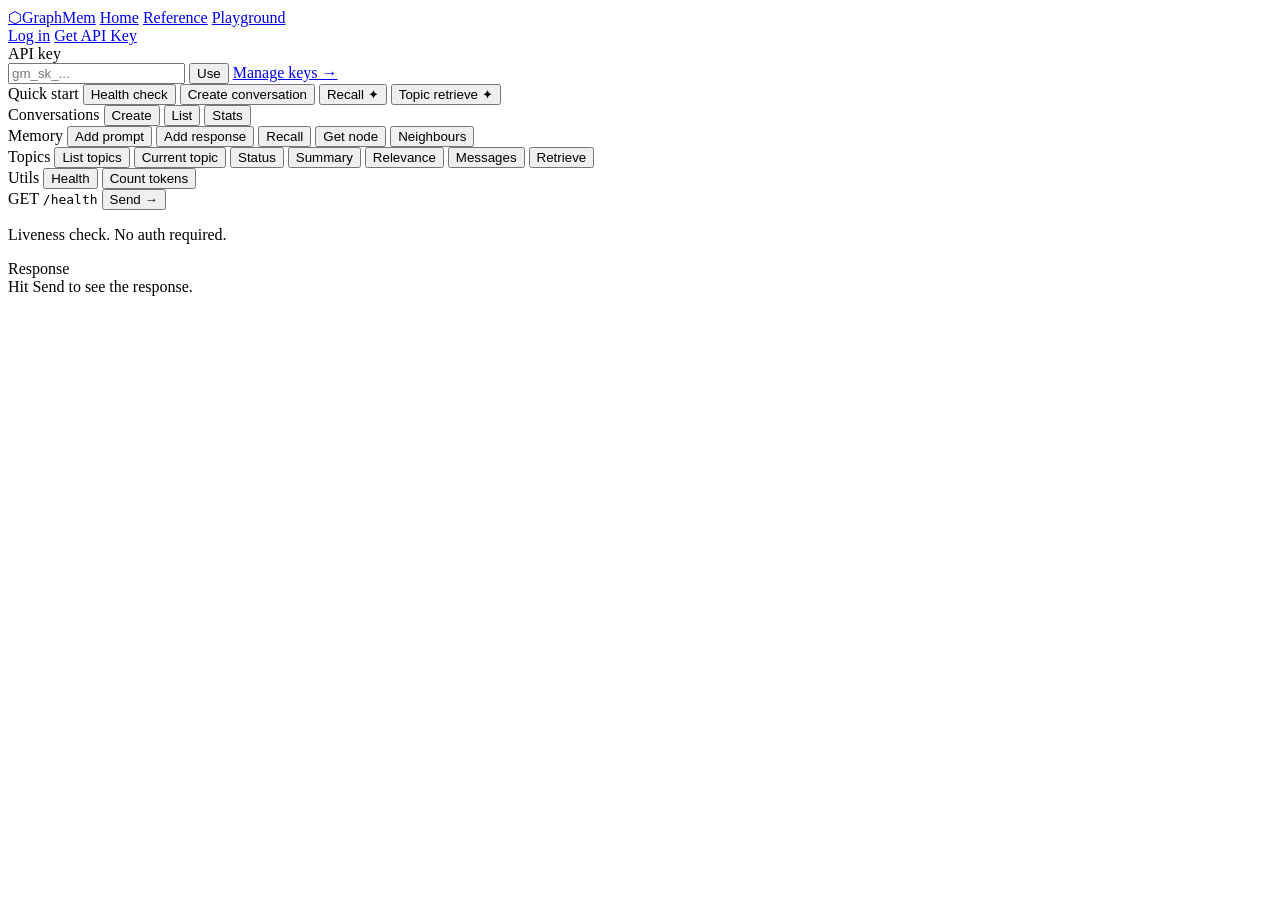
==== api/static/playground.html @ 137a40d6 "feat: product website — landing, reference, playground, auth pages, SDK" ====
<!DOCTYPE html>
<html lang="en">
<head>
  <meta charset="UTF-8" />
  <meta name="viewport" content="width=device-width, initial-scale=1.0" />
  <title>Playground — GraphMem</title>
  <link rel="stylesheet" href="/static/css/styles.css" />
</head>
<body>

<!-- ── Nav ──────────────────────────────────────────────────────── -->
<nav class="nav">
  <div class="nav-inner">
    <a href="/" class="nav-logo"><span class="logo-icon">⬡</span>GraphMem</a>
    <a href="/" class="nav-link">Home</a>
    <a href="/reference" class="nav-link">Reference</a>
    <a href="/playground" class="nav-link active">Playground</a>
    <div class="nav-right">
      <div class="nav-divider"></div>
      <a href="/login" class="nav-link" id="navSignIn">Log in</a>
      <a href="/signup" class="btn btn-ghost btn-sm" id="navSignUp">Get API Key</a>
    </div>
  </div>
</nav>

<!-- ── Auth banner ──────────────────────────────────────────────── -->
<div class="pg-auth-bar">
  <div class="pg-auth-inner">
    <div class="pg-auth-label">API key</div>
    <input
      type="password" id="pgApiKey"
      class="pg-auth-input" placeholder="gm_sk_..."
      autocomplete="off" spellcheck="false"
    />
    <button class="btn btn-primary btn-sm" onclick="saveKey()">Use</button>
    <a href="/dashboard" class="btn btn-ghost btn-sm" style="margin-left:auto;">Manage keys →</a>
    <span class="pg-key-status hidden" id="pgKeyStatus"></span>
  </div>
</div>

<!-- ── 3-panel playground ────────────────────────────────────────── -->
<div class="pg-wrap">

  <!-- Left: endpoint list ────────────────────────────────────────── -->
  <aside class="pg-sidebar">
    <div class="pg-sidebar-section">
      <span class="pg-sidebar-label">Quick start</span>
      <button class="pg-ep-btn active" onclick="selectEndpoint('health')">Health check</button>
      <button class="pg-ep-btn" onclick="selectEndpoint('create-conversation')">Create conversation</button>
      <button class="pg-ep-btn" onclick="selectEndpoint('recall')">Recall ✦</button>
      <button class="pg-ep-btn" onclick="selectEndpoint('topics-retrieve')">Topic retrieve ✦</button>
    </div>
    <div class="pg-sidebar-section">
      <span class="pg-sidebar-label">Conversations</span>
      <button class="pg-ep-btn" onclick="selectEndpoint('create-conversation')">Create</button>
      <button class="pg-ep-btn" onclick="selectEndpoint('list-conversations')">List</button>
      <button class="pg-ep-btn" onclick="selectEndpoint('conv-stats')">Stats</button>
    </div>
    <div class="pg-sidebar-section">
      <span class="pg-sidebar-label">Memory</span>
      <button class="pg-ep-btn" onclick="selectEndpoint('add-prompt')">Add prompt</button>
      <button class="pg-ep-btn" onclick="selectEndpoint('add-response')">Add response</button>
      <button class="pg-ep-btn" onclick="selectEndpoint('recall')">Recall</button>
      <button class="pg-ep-btn" onclick="selectEndpoint('get-node')">Get node</button>
      <button class="pg-ep-btn" onclick="selectEndpoint('neighbours')">Neighbours</button>
    </div>
    <div class="pg-sidebar-section">
      <span class="pg-sidebar-label">Topics</span>
      <button class="pg-ep-btn" onclick="selectEndpoint('topics-list')">List topics</button>
      <button class="pg-ep-btn" onclick="selectEndpoint('topics-current')">Current topic</button>
      <button class="pg-ep-btn" onclick="selectEndpoint('topics-status')">Status</button>
      <button class="pg-ep-btn" onclick="selectEndpoint('topics-summary')">Summary</button>
      <button class="pg-ep-btn" onclick="selectEndpoint('topics-relevance')">Relevance</button>
      <button class="pg-ep-btn" onclick="selectEndpoint('topics-messages')">Messages</button>
      <button class="pg-ep-btn" onclick="selectEndpoint('topics-retrieve')">Retrieve</button>
    </div>
    <div class="pg-sidebar-section">
      <span class="pg-sidebar-label">Utils</span>
      <button class="pg-ep-btn" onclick="selectEndpoint('health')">Health</button>
      <button class="pg-ep-btn" onclick="selectEndpoint('count-tokens')">Count tokens</button>
    </div>
  </aside>

  <!-- Center: request builder ────────────────────────────────────── -->
  <section class="pg-center">

    <div class="pg-endpoint-row">
      <span class="http" id="pgMethod">GET</span>
      <code class="pg-path" id="pgPath">/health</code>
      <button class="btn btn-primary" id="sendBtn" onclick="sendRequest()">Send →</button>
    </div>

    <p class="pg-desc" id="pgDesc">Liveness check. No auth required.</p>

    <div id="pgFields">
      <!-- dynamically rendered fields -->
    </div>

  </section>

  <!-- Right: response pane ───────────────────────────────────────── -->
  <section class="pg-response">
    <div class="pg-response-header">
      <span class="pg-response-label">Response</span>
      <span class="pg-status hidden" id="pgStatus"></span>
      <span class="pg-latency hidden" id="pgLatency"></span>
      <button class="btn btn-ghost btn-sm" id="copyRespBtn" onclick="copyResponse()" style="margin-left:auto;display:none;">Copy</button>
    </div>
    <div class="pg-response-body" id="pgResponseBody">
      <span class="pg-placeholder">Hit Send to see the response.</span>
    </div>
  </section>

</div>

<script src="/static/js/auth.js"></script>
<script>
// ── Init ────────────────────────────────────────────────────────────
const GM_BASE = window.location.origin;

document.addEventListener('DOMContentLoaded', () => {
  const stored = localStorage.getItem('gm_api_key');
  if (stored) {
    document.getElementById('pgApiKey').value = stored;
    document.getElementById('pgKeyStatus').textContent = 'Key loaded';
    document.getElementById('pgKeyStatus').classList.remove('hidden');
  }
  if (gmIsAuthenticated()) {
    document.getElementById('navSignIn').style.display  = 'none';
    document.getElementById('navSignUp').style.display  = 'none';
  }
  selectEndpoint('health');
});

function saveKey() {
  const key = document.getElementById('pgApiKey').value.trim();
  if (!key) return;
  localStorage.setItem('gm_api_key', key);
  const s = document.getElementById('pgKeyStatus');
  s.textContent = '✓ Saved';
  s.classList.remove('hidden');
  setTimeout(() => s.classList.add('hidden'), 2000);
}

// ── Endpoint definitions ─────────────────────────────────────────────
const ENDPOINTS = {
  'health': {
    method: 'GET', path: '/health',
    desc: 'Liveness check. No auth required.',
    fields: [],
  },
  'create-conversation': {
    method: 'POST', path: '/conversations',
    desc: 'Create a new conversation. Returns a conversation_id.',
    fields: [
      { id: 'meta', label: 'metadata (JSON, optional)', type: 'textarea', placeholder: '{"user_id": "u_123"}', optional: true },
    ],
  },
  'list-conversations': {
    method: 'GET', path: '/conversations',
    desc: 'List all conversations for your API key.',
    fields: [],
  },
  'conv-stats': {
    method: 'GET', path: '/conversations/{conversation_id}/stats',
    desc: 'Node count, edge count, topic count, graph density.',
    fields: [
      { id: 'conversation_id', label: 'conversation_id', type: 'text', placeholder: '3f7a1b2c-...' },
    ],
  },
  'add-prompt': {
    method: 'POST', path: '/memory/prompt',
    desc: 'Store a user prompt. Returns a memory_id — pass to add_response to complete the node.',
    fields: [
      { id: 'conversation_id', label: 'conversation_id', type: 'text', placeholder: '3f7a1b2c-...' },
      { id: 'content', label: 'content', type: 'textarea', placeholder: 'How does async/await work in Python?' },
    ],
  },
  'add-response': {
    method: 'POST', path: '/memory/{memory_id}/response',
    desc: 'Attach the assistant response to a pending node. Queues embedding + graph insertion.',
    fields: [
      { id: 'memory_id', label: 'memory_id (path param)', type: 'text', placeholder: '9e4c3d2a-...' },
      { id: 'conversation_id', label: 'conversation_id', type: 'text', placeholder: '3f7a1b2c-...' },
      { id: 'content', label: 'content (assistant response)', type: 'textarea', placeholder: 'async/await is built on Python coroutines...' },
    ],
  },
  'recall': {
    method: 'POST', path: '/memory/recall',
    desc: 'Core retrieval — embeds query, runs multi-set graph traversal, returns token-budgeted context ready for your LLM.',
    fields: [
      { id: 'conversation_id', label: 'conversation_id', type: 'text', placeholder: '3f7a1b2c-...' },
      { id: 'query', label: 'query', type: 'textarea', placeholder: 'How does async/await work?' },
      { id: 'k', label: 'k (top-K, default 5)', type: 'number', placeholder: '5', optional: true },
      { id: 'threshold', label: 'threshold (default 0.4)', type: 'number', placeholder: '0.4', optional: true, step: '0.1', min: '0', max: '1' },
      { id: 'strategy', label: 'strategy', type: 'select', options: ['semantic', 'semantic_recency'], optional: true },
      { id: 'always_include_recent', label: 'always_include_recent', type: 'number', placeholder: '2', optional: true },
      { id: 'max_tokens', label: 'max_tokens', type: 'number', placeholder: '2000', optional: true },
    ],
  },
  'get-node': {
    method: 'GET', path: '/memory/{memory_id}',
    desc: 'Fetch a single memory node by ID.',
    fields: [
      { id: 'memory_id', label: 'memory_id', type: 'text', placeholder: '9e4c3d2a-...' },
    ],
  },
  'neighbours': {
    method: 'GET', path: '/memory/{memory_id}/neighbours',
    desc: 'Graph neighbours connected by cosine-similarity edges above the threshold.',
    fields: [
      { id: 'memory_id', label: 'memory_id', type: 'text', placeholder: '9e4c3d2a-...' },
      { id: 'threshold', label: 'threshold (default 0.7)', type: 'number', placeholder: '0.7', optional: true, step: '0.1', min: '0', max: '1' },
      { id: 'limit', label: 'limit', type: 'number', placeholder: '10', optional: true },
    ],
  },
  'topics-list': {
    method: 'GET', path: '/topics',
    desc: 'List all topics for a conversation with label, message count, and status.',
    fields: [
      { id: 'conversation_id', label: 'conversation_id', type: 'text', placeholder: '3f7a1b2c-...' },
      { id: 'status', label: 'status filter (optional)', type: 'select', options: ['', 'active', 'dormant', 'resolved'], optional: true },
    ],
  },
  'topics-current': {
    method: 'GET', path: '/topics/current',
    desc: 'Returns the topic the conversation is currently in — based on the last complete message node.',
    fields: [
      { id: 'conversation_id', label: 'conversation_id', type: 'text', placeholder: '3f7a1b2c-...' },
      { id: 'mode', label: 'mode (default centroid)', type: 'select', options: ['centroid', 'hybrid', 'llm'], optional: true },
    ],
  },
  'topics-status': {
    method: 'GET', path: '/topics/{topic_id}/status',
    desc: 'Returns active, dormant, or resolved.',
    fields: [
      { id: 'topic_id', label: 'topic_id', type: 'text', placeholder: 'topic-uuid...' },
    ],
  },
  'topics-summary': {
    method: 'GET', path: '/topics/{topic_id}/summary',
    desc: 'LLM-generated summary for the entire topic.',
    fields: [
      { id: 'topic_id', label: 'topic_id', type: 'text', placeholder: 'topic-uuid...' },
    ],
  },
  'topics-relevance': {
    method: 'GET', path: '/topics/relevance',
    desc: 'Score all topics against a query. Returns top-N ranked by cosine to topic centroids.',
    fields: [
      { id: 'conversation_id', label: 'conversation_id', type: 'text', placeholder: '3f7a1b2c-...' },
      { id: 'query', label: 'query', type: 'text', placeholder: 'How does async/await work?' },
      { id: 'top_n', label: 'top_n (default 3)', type: 'number', placeholder: '3', optional: true },
    ],
  },
  'topics-messages': {
    method: 'GET', path: '/topics/{topic_id}/messages',
    desc: 'All memory nodes in a topic. Narrow with a query and apply a token budget.',
    fields: [
      { id: 'topic_id', label: 'topic_id', type: 'text', placeholder: 'topic-uuid...' },
      { id: 'conversation_id', label: 'conversation_id', type: 'text', placeholder: '3f7a1b2c-...' },
      { id: 'query', label: 'query (optional)', type: 'text', placeholder: 'async/await', optional: true },
      { id: 'max_tokens', label: 'max_tokens (optional)', type: 'number', placeholder: '2000', optional: true },
    ],
  },
  'topics-retrieve': {
    method: 'POST', path: '/topics/retrieve',
    desc: 'Full two-stage retrieval — relevance-ranks topics, then retrieves messages. Most token-efficient path.',
    fields: [
      { id: 'conversation_id', label: 'conversation_id', type: 'text', placeholder: '3f7a1b2c-...' },
      { id: 'query', label: 'query', type: 'textarea', placeholder: 'How does async/await work?' },
      { id: 'top_n', label: 'top_n (default 3)', type: 'number', placeholder: '3', optional: true },
      { id: 'max_tokens', label: 'max_tokens (optional)', type: 'number', placeholder: '2000', optional: true },
    ],
  },
  'count-tokens': {
    method: 'POST', path: '/utils/count_tokens',
    desc: 'Estimate token count using the same tokenizer GraphMem uses for token budgeting.',
    fields: [
      { id: 'text', label: 'text', type: 'textarea', placeholder: 'Paste text here to count tokens...' },
    ],
  },
};

let _current = 'health';

// ── Select endpoint ──────────────────────────────────────────────────
function selectEndpoint(id) {
  _current = id;
  const ep = ENDPOINTS[id];
  if (!ep) return;

  // Update active button
  document.querySelectorAll('.pg-ep-btn').forEach(b => {
    b.classList.toggle('active', b.getAttribute('onclick') === `selectEndpoint('${id}')`);
  });

  // Header
  const methodEl = document.getElementById('pgMethod');
  methodEl.textContent = ep.method;
  methodEl.className   = `http http-${ep.method.toLowerCase()}`;
  document.getElementById('pgPath').textContent = ep.path;
  document.getElementById('pgDesc').textContent = ep.desc;

  // Fields
  const wrap = document.getElementById('pgFields');
  wrap.innerHTML = '';
  ep.fields.forEach(f => {
    const g = document.createElement('div');
    g.className = 'pg-field-group';
    const label = document.createElement('label');
    label.className = 'pg-field-label';
    label.htmlFor = `pgf-${f.id}`;
    label.innerHTML = f.label + (f.optional ? ` <span class="optional">optional</span>` : ` <span class="required">required</span>`);
    g.appendChild(label);

    if (f.type === 'textarea') {
      const ta = document.createElement('textarea');
      ta.id = `pgf-${f.id}`;
      ta.className = 'pg-field-input pg-field-textarea';
      ta.placeholder = f.placeholder || '';
      ta.rows = 3;
      g.appendChild(ta);
    } else if (f.type === 'select') {
      const sel = document.createElement('select');
      sel.id = `pgf-${f.id}`;
      sel.className = 'pg-field-input pg-field-select';
      f.options.forEach(opt => {
        const o = document.createElement('option');
        o.value = o.textContent = opt;
        sel.appendChild(o);
      });
      g.appendChild(sel);
    } else {
      const inp = document.createElement('input');
      inp.type = f.type || 'text';
      inp.id = `pgf-${f.id}`;
      inp.className = 'pg-field-input';
      inp.placeholder = f.placeholder || '';
      if (f.step) inp.step = f.step;
      if (f.min  !== undefined) inp.min = f.min;
      if (f.max  !== undefined) inp.max = f.max;
      g.appendChild(inp);
    }
    wrap.appendChild(g);
  });

  // Reset response
  document.getElementById('pgResponseBody').innerHTML = '<span class="pg-placeholder">Hit Send to see the response.</span>';
  document.getElementById('pgStatus').classList.add('hidden');
  document.getElementById('pgLatency').classList.add('hidden');
  document.getElementById('copyRespBtn').style.display = 'none';
}

// ── Send request ─────────────────────────────────────────────────────
async function sendRequest() {
  const ep     = ENDPOINTS[_current];
  const apiKey = document.getElementById('pgApiKey').value.trim() || localStorage.getItem('gm_api_key') || '';
  const btn    = document.getElementById('sendBtn');
  const body_el = document.getElementById('pgResponseBody');

  btn.innerHTML = '<span class="spinner"></span>';
  btn.disabled  = true;
  body_el.innerHTML = '<span class="pg-placeholder">Sending…</span>';
  document.getElementById('pgStatus').classList.add('hidden');
  document.getElementById('pgLatency').classList.add('hidden');

  // Gather field values
  const vals = {};
  ep.fields.forEach(f => {
    const el = document.getElementById(`pgf-${f.id}`);
    if (el) vals[f.id] = el.value;
  });

  // Build URL + body
  let path = ep.path;
  let bodyObj = null;
  let queryParams = new URLSearchParams();

  // Handle path params
  ['memory_id','conversation_id','topic_id'].forEach(p => {
    if (vals[p] && path.includes(`{${p}}`)) {
      path = path.replace(`{${p}}`, encodeURIComponent(vals[p].trim()));
      delete vals[p];
    }
  });

  // Build body or query
  if (ep.method === 'POST') {
    bodyObj = {};
    ep.fields.forEach(f => {
      const v = vals[f.id];
      if (v === undefined || v === '') return;
      if (path.includes(`{${f.id}}`)) return; // already in path

      if (f.id === 'meta') {
        try { bodyObj['metadata'] = JSON.parse(v); } catch { bodyObj['metadata'] = {}; }
      } else if (f.type === 'number') {
        const n = parseFloat(v);
        if (!isNaN(n)) bodyObj[f.id] = n;
      } else {
        bodyObj[f.id] = v.trim();
      }
    });
  } else {
    // GET — leftover non-path fields → query params
    ep.fields.forEach(f => {
      if (path.includes(`{${f.id}}`)) return;
      const v = vals[f.id];
      if (v !== undefined && v !== '') queryParams.set(f.id, v.trim());
    });
  }

  const qs = queryParams.toString();
  const url = `${GM_BASE}${path}${qs ? '?' + qs : ''}`;

  const headers = { 'Content-Type': 'application/json' };
  if (apiKey) headers['X-API-Key'] = apiKey;

  const t0 = performance.now();
  let status = 0;

  try {
    const resp = await fetch(url, {
      method:  ep.method,
      headers,
      body:    bodyObj ? JSON.stringify(bodyObj) : undefined,
    });
    status = resp.status;
    const elapsed = Math.round(performance.now() - t0);

    let text;
    try {
      const json = await resp.json();
      text = JSON.stringify(json, null, 2);
    } catch {
      text = await resp.text();
    }

    renderResponse(text, status, elapsed);
  } catch (err) {
    const elapsed = Math.round(performance.now() - t0);
    renderResponse(`Network error: ${err.message}`, 0, elapsed);
  } finally {
    btn.textContent = 'Send →';
    btn.disabled    = false;
  }
}

function renderResponse(text, status, ms) {
  const statusEl  = document.getElementById('pgStatus');
  const latencyEl = document.getElementById('pgLatency');
  const bodyEl    = document.getElementById('pgResponseBody');
  const copyBtn   = document.getElementById('copyRespBtn');

  statusEl.textContent = status ? `${status}` : 'ERR';
  statusEl.className   = `pg-status ${status >= 200 && status < 300 ? 'ok' : 'err'}`;
  statusEl.classList.remove('hidden');

  latencyEl.textContent = `${ms}ms`;
  latencyEl.classList.remove('hidden');

  bodyEl.innerHTML = `<pre>${escHtml(text)}</pre>`;
  copyBtn.style.display = '';

  window._pgLastResp = text;
}

function copyResponse() {
  if (window._pgLastResp) {
    navigator.clipboard.writeText(window._pgLastResp);
    document.getElementById('copyRespBtn').textContent = 'Copied!';
    setTimeout(() => document.getElementById('copyRespBtn').textContent = 'Copy', 2000);
  }
}

function escHtml(s) {
  return s.replace(/&/g,'&amp;').replace(/</g,'&lt;').replace(/>/g,'&gt;');
}
</script>
</body>
</html>
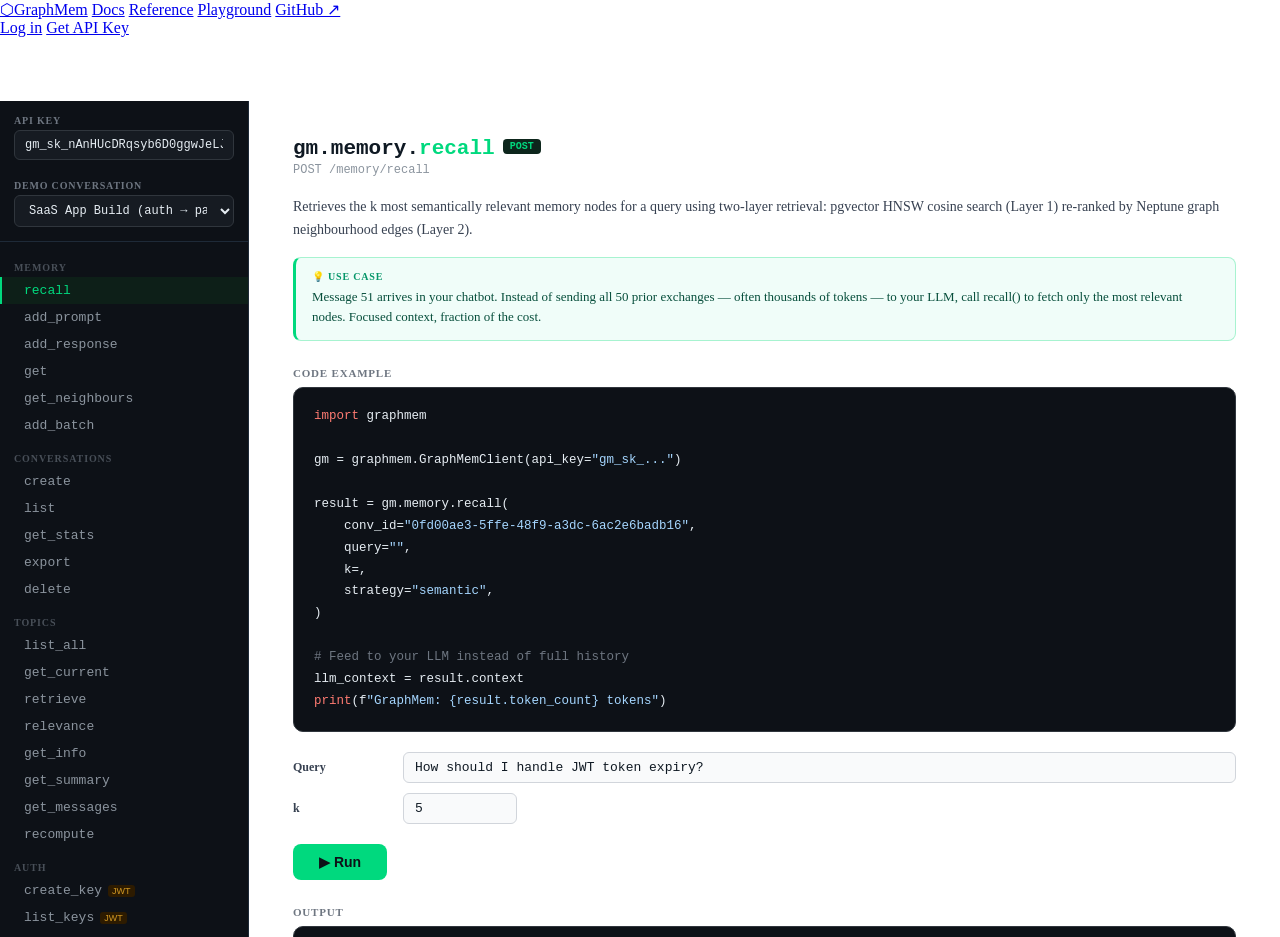
==== commit 58f80f6e: "feat: dev playground addition" ====
--- a/api/static/playground.html
+++ b/api/static/playground.html
@@ -1,482 +1,895 @@
 <!DOCTYPE html>
 <html lang="en">
 <head>
-  <meta charset="UTF-8" />
-  <meta name="viewport" content="width=device-width, initial-scale=1.0" />
+  <meta charset="UTF-8"/>
+  <meta name="viewport" content="width=device-width,initial-scale=1.0"/>
   <title>Playground — GraphMem</title>
-  <link rel="stylesheet" href="/static/css/styles.css" />
+  <link rel="stylesheet" href="/static/css/styles.css"/>
+  <style>
+    body { overflow: hidden; margin: 0; }
+    .pg-wrap { display: flex; height: 100vh; padding-top: 64px; box-sizing: border-box; }
+
+    /* ── Sidebar ───────────────────────────────────────────────── */
+    .pg-sidebar {
+      width: 248px; min-width: 248px; background: #0d1117;
+      border-right: 1px solid #1e2a38;
+      display: flex; flex-direction: column; overflow: hidden;
+    }
+    .pg-sidebar-top { padding: 14px; border-bottom: 1px solid #1e2a38; }
+    .pg-field-label {
+      font-size: 10px; font-weight: 700; color: #6e7681;
+      text-transform: uppercase; letter-spacing: .8px; margin-bottom: 4px;
+    }
+    .pg-api-key, .pg-conv-select {
+      width: 100%; box-sizing: border-box; background: #161b22;
+      border: 1px solid #30363d; border-radius: 6px; color: #e6edf3;
+      font-size: 12px; padding: 7px 10px; font-family: 'SF Mono', monospace;
+    }
+    .pg-api-key { margin-bottom: 10px; }
+    .pg-conv-select { cursor: pointer; }
+    .pg-method-list { flex: 1; overflow-y: auto; padding: 6px 0 24px; }
+    .pg-ns-head {
+      font-size: 10px; font-weight: 700; color: #484f58;
+      text-transform: uppercase; letter-spacing: .9px; padding: 14px 14px 4px;
+    }
+    .pg-item {
+      display: flex; align-items: center; gap: 6px;
+      padding: 6px 14px 6px 22px; font-size: 13px; color: #8b949e;
+      cursor: pointer; border-left: 2px solid transparent;
+      transition: all .12s; font-family: 'SF Mono', monospace;
+      user-select: none;
+    }
+    .pg-item:hover { color: #e6edf3; background: #161b22; }
+    .pg-item.active { color: #00d97e; border-left-color: #00d97e; background: #0d1f18; }
+    .jwt-tag {
+      font-size: 9px; background: #2d1b00; color: #d29922;
+      border-radius: 3px; padding: 1px 4px; font-family: sans-serif;
+    }
+
+    /* ── Main ──────────────────────────────────────────────────── */
+    .pg-main { flex: 1; overflow-y: auto; padding: 36px 44px 64px; background: #fff; }
+    .method-title {
+      font-size: 21px; font-weight: 700; color: #0f1923; margin: 0 0 3px;
+      font-family: 'SF Mono', Consolas, monospace;
+    }
+    .method-http { font-size: 12px; color: #8b949e; margin: 0 0 18px; font-family: monospace; }
+    .badge {
+      display: inline-block; font-size: 10px; font-weight: 700;
+      padding: 2px 7px; border-radius: 4px; margin-left: 8px;
+      vertical-align: middle; position: relative; top: -2px;
+    }
+    .b-POST   { background: #0d261c; color: #00d97e; }
+    .b-GET    { background: #0a1628; color: #388bfd; }
+    .b-DELETE { background: #2d0f0f; color: #f85149; }
+    .method-desc { font-size: 14px; color: #374151; line-height: 1.65; margin-bottom: 16px; }
+    .usecase-box {
+      background: #f0fdf9; border: 1px solid #a7f3d0;
+      border-left: 3px solid #00d97e; border-radius: 8px;
+      padding: 13px 16px; margin-bottom: 26px;
+    }
+    .uc-label {
+      font-size: 10px; font-weight: 700; text-transform: uppercase;
+      letter-spacing: .8px; color: #059669; margin-bottom: 5px;
+    }
+    .uc-text { font-size: 13px; color: #064e3b; margin: 0; line-height: 1.55; }
+    .sec-label {
+      font-size: 11px; font-weight: 700; color: #6e7681;
+      text-transform: uppercase; letter-spacing: .8px; margin: 0 0 8px;
+    }
+    pre.code-block {
+      background: #0d1117; border: 1px solid #30363d; border-radius: 10px;
+      padding: 18px 20px; font-family: 'SF Mono', Consolas, monospace;
+      font-size: 12.5px; line-height: 1.75; color: #e6edf3;
+      overflow-x: auto; margin: 0 0 20px; white-space: pre;
+    }
+    .ck { color: #ff7b72; } .cs { color: #a5d6ff; }
+    .cc { color: #6e7681; } .cn { color: #f2cc60; }
+    .params-wrap { margin-bottom: 20px; }
+    .param-row { display: flex; align-items: center; gap: 10px; margin-bottom: 10px; }
+    .param-label { font-size: 12px; font-weight: 600; color: #374151; min-width: 100px; }
+    .param-input {
+      flex: 1; border: 1px solid #d1d5db; border-radius: 6px;
+      padding: 7px 11px; font-size: 13px; font-family: 'SF Mono', monospace;
+      color: #0f1923; background: #f9fafb; transition: border-color .15s;
+    }
+    .param-input:focus { outline: none; border-color: #00d97e; background: #fff; }
+    .param-input[type=number] { max-width: 90px; }
+    .param-id {
+      flex: 1; font-size: 11px; font-family: 'SF Mono', monospace; color: #6e7681;
+      background: #f3f4f6; border: 1px solid #e5e7eb; border-radius: 6px;
+      padding: 7px 11px; word-break: break-all;
+    }
+    .run-btn {
+      display: inline-flex; align-items: center; gap: 8px; background: #00d97e;
+      color: #0d1117; border: none; border-radius: 8px; padding: 10px 26px;
+      font-size: 14px; font-weight: 700; cursor: pointer; transition: all .15s; margin-bottom: 26px;
+    }
+    .run-btn:hover { background: #00b868; transform: translateY(-1px); }
+    .run-btn:active { transform: none; }
+    .run-btn:disabled { background: #6b7280; cursor: not-allowed; transform: none; }
+    .spinner {
+      width: 14px; height: 14px; border: 2px solid #0d1117;
+      border-top-color: transparent; border-radius: 50%;
+      animation: spin .7s linear infinite; display: inline-block;
+    }
+    @keyframes spin { to { transform: rotate(360deg); } }
+    .jwt-notice {
+      background: #fffbeb; border: 1px solid #fcd34d; border-radius: 8px;
+      padding: 12px 16px; font-size: 13px; color: #92400e; margin-bottom: 18px;
+    }
+    .output-panel {
+      background: #0d1117; border: 1px solid #30363d; border-radius: 10px;
+      padding: 16px 20px; font-family: 'SF Mono', Consolas, monospace;
+      font-size: 12.5px; line-height: 1.6; color: #e6edf3;
+      max-height: 320px; overflow-y: auto; white-space: pre-wrap; word-break: break-word;
+    }
+    .output-panel.idle { color: #6e7681; font-style: italic; white-space: normal; }
+    .output-panel.err  { border-color: #f85149; color: #ff7b72; }
+    .context-label {
+      font-size: 11px; font-weight: 700; color: #6e7681;
+      text-transform: uppercase; letter-spacing: .8px; margin: 18px 0 6px;
+    }
+    .context-box {
+      background: #1c2128; border: 1px solid #30363d; border-radius: 8px;
+      padding: 14px 16px; font-size: 12px; line-height: 1.6; color: #c9d1d9;
+      max-height: 180px; overflow-y: auto; white-space: pre-wrap; font-family: 'SF Mono', monospace;
+    }
+    .token-savings {
+      margin-top: 18px; padding: 18px 20px; background: #f0fdf9;
+      border: 1px solid #a7f3d0; border-radius: 10px;
+    }
+    .ts-title { font-size: 13px; font-weight: 700; color: #065f46; margin: 0 0 14px; }
+    .ts-row { margin-bottom: 10px; }
+    .ts-row-label { display: flex; justify-content: space-between; font-size: 11px; color: #374151; margin-bottom: 4px; }
+    .ts-track { height: 22px; background: #d1fae5; border-radius: 5px; overflow: hidden; }
+    .ts-fill {
+      height: 100%; background: #00d97e; border-radius: 5px;
+      display: flex; align-items: center; justify-content: flex-end;
+      padding-right: 8px; font-size: 10px; font-weight: 700; color: #0d1117;
+      transition: width .7s ease;
+    }
+    .ts-savings { font-size: 13px; font-weight: 700; color: #065f46; margin-top: 10px; }
+  </style>
 </head>
 <body>
 
-<!-- ── Nav ──────────────────────────────────────────────────────── -->
 <nav class="nav">
   <div class="nav-inner">
     <a href="/" class="nav-logo"><span class="logo-icon">⬡</span>GraphMem</a>
-    <a href="/" class="nav-link">Home</a>
+    <a href="/reference" class="nav-link">Docs</a>
     <a href="/reference" class="nav-link">Reference</a>
     <a href="/playground" class="nav-link active">Playground</a>
+    <a href="https://github.com/avik22835/graphmem" class="nav-link" target="_blank" rel="noopener">GitHub ↗</a>
     <div class="nav-right">
       <div class="nav-divider"></div>
-      <a href="/login" class="nav-link" id="navSignIn">Log in</a>
-      <a href="/signup" class="btn btn-ghost btn-sm" id="navSignUp">Get API Key</a>
+      <a href="/login" class="nav-link">Log in</a>
+      <a href="/signup" class="btn btn-ghost btn-sm">Get API Key</a>
     </div>
   </div>
 </nav>
 
-<!-- ── Auth banner ──────────────────────────────────────────────── -->
-<div class="pg-auth-bar">
-  <div class="pg-auth-inner">
-    <div class="pg-auth-label">API key</div>
-    <input
-      type="password" id="pgApiKey"
-      class="pg-auth-input" placeholder="gm_sk_..."
-      autocomplete="off" spellcheck="false"
-    />
-    <button class="btn btn-primary btn-sm" onclick="saveKey()">Use</button>
-    <a href="/dashboard" class="btn btn-ghost btn-sm" style="margin-left:auto;">Manage keys →</a>
-    <span class="pg-key-status hidden" id="pgKeyStatus"></span>
-  </div>
+<div class="pg-wrap">
+  <aside class="pg-sidebar">
+    <div class="pg-sidebar-top">
+      <div class="pg-field-label">API Key</div>
+      <input class="pg-api-key" id="apiKeyInput" type="text" placeholder="gm_sk_…"/>
+      <div class="pg-field-label" style="margin-top:10px">Demo Conversation</div>
+      <select class="pg-conv-select" id="convSelect" onchange="switchConv(this.value)">
+        <option value="conv2">SaaS App Build (auth → payments → backend)</option>
+        <option value="conv1">Multi-topic Chat (cooking → travel → coding)</option>
+      </select>
+    </div>
+    <div class="pg-method-list" id="methodList"></div>
+  </aside>
+
+  <main class="pg-main" id="methodPanel">
+    <div style="color:#6e7681;padding-top:40px;font-size:14px">Loading demo data…</div>
+  </main>
 </div>
 
-<!-- ── 3-panel playground ────────────────────────────────────────── -->
-<div class="pg-wrap">
-
-  <!-- Left: endpoint list ────────────────────────────────────────── -->
-  <aside class="pg-sidebar">
-    <div class="pg-sidebar-section">
-      <span class="pg-sidebar-label">Quick start</span>
-      <button class="pg-ep-btn active" onclick="selectEndpoint('health')">Health check</button>
-      <button class="pg-ep-btn" onclick="selectEndpoint('create-conversation')">Create conversation</button>
-      <button class="pg-ep-btn" onclick="selectEndpoint('recall')">Recall ✦</button>
-      <button class="pg-ep-btn" onclick="selectEndpoint('topics-retrieve')">Topic retrieve ✦</button>
-    </div>
-    <div class="pg-sidebar-section">
-      <span class="pg-sidebar-label">Conversations</span>
-      <button class="pg-ep-btn" onclick="selectEndpoint('create-conversation')">Create</button>
-      <button class="pg-ep-btn" onclick="selectEndpoint('list-conversations')">List</button>
-      <button class="pg-ep-btn" onclick="selectEndpoint('conv-stats')">Stats</button>
-    </div>
-    <div class="pg-sidebar-section">
-      <span class="pg-sidebar-label">Memory</span>
-      <button class="pg-ep-btn" onclick="selectEndpoint('add-prompt')">Add prompt</button>
-      <button class="pg-ep-btn" onclick="selectEndpoint('add-response')">Add response</button>
-      <button class="pg-ep-btn" onclick="selectEndpoint('recall')">Recall</button>
-      <button class="pg-ep-btn" onclick="selectEndpoint('get-node')">Get node</button>
-      <button class="pg-ep-btn" onclick="selectEndpoint('neighbours')">Neighbours</button>
-    </div>
-    <div class="pg-sidebar-section">
-      <span class="pg-sidebar-label">Topics</span>
-      <button class="pg-ep-btn" onclick="selectEndpoint('topics-list')">List topics</button>
-      <button class="pg-ep-btn" onclick="selectEndpoint('topics-current')">Current topic</button>
-      <button class="pg-ep-btn" onclick="selectEndpoint('topics-status')">Status</button>
-      <button class="pg-ep-btn" onclick="selectEndpoint('topics-summary')">Summary</button>
-      <button class="pg-ep-btn" onclick="selectEndpoint('topics-relevance')">Relevance</button>
-      <button class="pg-ep-btn" onclick="selectEndpoint('topics-messages')">Messages</button>
-      <button class="pg-ep-btn" onclick="selectEndpoint('topics-retrieve')">Retrieve</button>
-    </div>
-    <div class="pg-sidebar-section">
-      <span class="pg-sidebar-label">Utils</span>
-      <button class="pg-ep-btn" onclick="selectEndpoint('health')">Health</button>
-      <button class="pg-ep-btn" onclick="selectEndpoint('count-tokens')">Count tokens</button>
-    </div>
-  </aside>
-
-  <!-- Center: request builder ────────────────────────────────────── -->
-  <section class="pg-center">
-
-    <div class="pg-endpoint-row">
-      <span class="http" id="pgMethod">GET</span>
-      <code class="pg-path" id="pgPath">/health</code>
-      <button class="btn btn-primary" id="sendBtn" onclick="sendRequest()">Send →</button>
-    </div>
-
-    <p class="pg-desc" id="pgDesc">Liveness check. No auth required.</p>
-
-    <div id="pgFields">
-      <!-- dynamically rendered fields -->
-    </div>
-
-  </section>
-
-  <!-- Right: response pane ───────────────────────────────────────── -->
-  <section class="pg-response">
-    <div class="pg-response-header">
-      <span class="pg-response-label">Response</span>
-      <span class="pg-status hidden" id="pgStatus"></span>
-      <span class="pg-latency hidden" id="pgLatency"></span>
-      <button class="btn btn-ghost btn-sm" id="copyRespBtn" onclick="copyResponse()" style="margin-left:auto;display:none;">Copy</button>
-    </div>
-    <div class="pg-response-body" id="pgResponseBody">
-      <span class="pg-placeholder">Hit Send to see the response.</span>
-    </div>
-  </section>
-
-</div>
-
-<script src="/static/js/auth.js"></script>
 <script>
-// ── Init ────────────────────────────────────────────────────────────
-const GM_BASE = window.location.origin;
-
-document.addEventListener('DOMContentLoaded', () => {
-  const stored = localStorage.getItem('gm_api_key');
-  if (stored) {
-    document.getElementById('pgApiKey').value = stored;
-    document.getElementById('pgKeyStatus').textContent = 'Key loaded';
-    document.getElementById('pgKeyStatus').classList.remove('hidden');
+/* ── Config ──────────────────────────────────────────────────────── */
+const CONF = {
+  conv1: { id: '0eaf5486-63c6-4f5c-a4d8-5c761f1fa91d', label: 'Multi-topic Chat' },
+  conv2: { id: '0fd00ae3-5ffe-48f9-a3dc-6ac2e6badb16', label: 'SaaS App Build'   },
+  demoKey: 'gm_sk_nAnHUcDRqsyb6D0ggwJeLJEUZhjuC91hK2mu4Q327MU'
+};
+
+const state = {
+  conv: 'conv2', method: 'memory.recall',
+  cache: {
+    conv1: { nodes:[], topics:[], nodeId:null, topicId:null },
+    conv2: { nodes:[], topics:[], nodeId:null, topicId:null }
   }
-  if (gmIsAuthenticated()) {
-    document.getElementById('navSignIn').style.display  = 'none';
-    document.getElementById('navSignUp').style.display  = 'none';
+};
+
+/* ── Helpers ─────────────────────────────────────────────────────── */
+const apiKey  = () => document.getElementById('apiKeyInput').value.trim() || CONF.demoKey;
+const convId  = () => CONF[state.conv].id;
+const cache   = () => state.cache[state.conv];
+
+async function apiFetch(path, opts={}) {
+  const h = { 'X-API-Key': apiKey(), 'Content-Type': 'application/json', ...(opts.headers||{}) };
+  const r = await fetch(path, { ...opts, headers: h });
+  if (!r.ok) { const t = await r.text(); throw new Error(`${r.status} — ${t}`); }
+  return r;
+}
+
+function hl(code) {
+  let s = code.replace(/&/g,'&amp;').replace(/</g,'&lt;').replace(/>/g,'&gt;');
+  s = s.replace(/"([^"\n]*)"/g,  '<span class="cs">"$1"</span>');
+  s = s.replace(/'([^'\n]*)'/g,  "<span class=\"cs\">'$1'</span>");
+  s = s.replace(/(#[^\n]*)/g,    '<span class="cc">$1</span>');
+  s = s.replace(/\b(import|from|await|async|def|return|for|in|if|else|True|False|None|print|len|not)\b/g,
+                '<span class="ck">$1</span>');
+  s = s.replace(/\b(\d+\.?\d*)\b/g, '<span class="cn">$1</span>');
+  return s;
+}
+
+function escHtml(s){ return String(s).replace(/&/g,'&amp;').replace(/</g,'&lt;').replace(/>/g,'&gt;'); }
+
+/* ── Method definitions ──────────────────────────────────────────── */
+const METHODS = [
+  /* ── MEMORY ──────────────────────────────────────────── */
+  {
+    id:'memory.recall', ns:'memory', label:'recall', badge:'POST', http:'POST /memory/recall',
+    desc:'Retrieves the k most semantically relevant memory nodes for a query using two-layer retrieval: pgvector HNSW cosine search (Layer 1) re-ranked by Neptune graph neighbourhood edges (Layer 2).',
+    usecase:'Message 51 arrives in your chatbot. Instead of sending all 50 prior exchanges — often thousands of tokens — to your LLM, call recall() to fetch only the most relevant nodes. Focused context, fraction of the cost.',
+    params:[
+      {id:'query',label:'Query',type:'text',
+       defConv1:'What cooking techniques did we discuss?',
+       defConv2:'How should I handle JWT token expiry?'},
+      {id:'k',label:'k',type:'number',def:5}
+    ],
+    code:(cid,p)=>
+`import graphmem
+
+gm = graphmem.GraphMemClient(api_key="gm_sk_...")
+
+result = gm.memory.recall(
+    conv_id="${cid}",
+    query="${p.query}",
+    k=${p.k},
+    strategy="semantic",
+)
+
+# Feed to your LLM instead of full history
+llm_context = result.context
+print(f"GraphMem: {result.token_count} tokens")`,
+    execute: async (cid,p) => {
+      const sR = await apiFetch(`/conversations/${cid}/stats`);
+      const stats = await sR.json();
+      const r = await apiFetch('/memory/recall',{
+        method:'POST',
+        body:JSON.stringify({conversation_id:cid,query:p.query,k:parseInt(p.k),strategy:'semantic'})
+      });
+      const d = await r.json();
+      d._fullEst = (stats.node_count||50)*150;
+      return d;
+    },
+    extra:'token_savings'
+  },
+  {
+    id:'memory.add_prompt', ns:'memory', label:'add_prompt', badge:'POST', http:'POST /memory/prompt',
+    desc:'Logs a user prompt as a new pending memory node. Returns a memory_id — store it and pass to add_response() after your LLM replies to complete the node.',
+    usecase:'Your agent receives a user message. Before forwarding it to your LLM, log it with add_prompt() so every turn is captured in the memory graph. Nothing is ever lost.',
+    params:[
+      {id:'content',label:'Content',type:'text',
+       defConv1:'How do I make crème brûlée at home?',
+       defConv2:'How do I rotate refresh tokens safely?'}
+    ],
+    code:(cid,p)=>
+`memory_id = gm.memory.add_prompt(
+    conv_id="${cid}",
+    content="${p.content}",
+)
+# Save memory_id — pass it to add_response()
+print(f"Node created: {memory_id}")`,
+    execute: async (cid,p) => {
+      const r = await apiFetch('/memory/prompt',{
+        method:'POST', body:JSON.stringify({conversation_id:cid,content:p.content})
+      });
+      return r.json();
+    }
+  },
+  {
+    id:'memory.add_response', ns:'memory', label:'add_response', badge:'POST', http:'POST /memory/{memory_id}/response',
+    desc:'Attaches your LLM\'s response to a pending node, marking it complete. Triggers the async pipeline: embedding computation → Neptune edge creation → topic recompute queue.',
+    usecase:'Your LLM has replied. Call add_response() to seal the node. The node worker queues embedding computation immediately — this turn becomes searchable via recall() within seconds.',
+    params:[
+      {id:'content',label:'Response',type:'text',
+       defConv1:'Crème brûlée requires a kitchen torch for the caramelized sugar top. Use heavy cream, not milk.',
+       defConv2:'On each use of the refresh token, issue a brand new one and invalidate the old one (rotation pattern).'}
+    ],
+    code:(cid,p)=>
+`# memory_id came from add_prompt()
+gm.memory.add_response(
+    memory_id=memory_id,
+    conv_id="${cid}",
+    content=llm_response,
+)
+# Node is now complete — embedding + graph edges queued`,
+    execute: async (cid,p) => {
+      const pR = await apiFetch('/memory/prompt',{
+        method:'POST', body:JSON.stringify({conversation_id:cid,content:'Demo prompt for add_response example'})
+      });
+      const {memory_id} = await pR.json();
+      const r = await apiFetch(`/memory/${memory_id}/response`,{
+        method:'POST', body:JSON.stringify({conversation_id:cid,content:p.content})
+      });
+      return {memory_id, ...(await r.json())};
+    }
+  },
+  {
+    id:'memory.get', ns:'memory', label:'get', badge:'GET', http:'GET /memory/{memory_id}',
+    desc:'Fetches a single memory node by ID — prompt, response, status, timestamps, and metadata.',
+    usecase:'You stored a memory_id alongside a session. Retrieve it later to inspect what was logged, verify embedding status (status: complete means it\'s in the graph), or display the original exchange to the user.',
+    params:[{id:'memory_id',label:'memory_id',type:'cache_node'}],
+    code:(cid,p,c)=>
+`node = gm.memory.get(memory_id="${c.nodeId||'<memory_id>'}")
+
+print(node["prompt"])
+print(node["response"])
+print(node["status"])   # "complete" once embedded and in graph`,
+    execute: async (cid,p,c) => {
+      if (!c.nodeId) throw new Error('No nodes cached. Wait for embedding to complete and refresh.');
+      const r = await apiFetch(`/memory/${c.nodeId}`);
+      return r.json();
+    }
+  },
+  {
+    id:'memory.get_neighbours', ns:'memory', label:'get_neighbours', badge:'GET', http:'GET /memory/{memory_id}/neighbours',
+    desc:'Returns memory nodes semantically adjacent to a given node in the Neptune cosine similarity graph, ranked by edge weight.',
+    usecase:'"Show me more context around this message." get_neighbours() follows Neptune graph edges — surfaces all semantically related exchanges regardless of when they occurred in the conversation.',
+    params:[
+      {id:'memory_id',label:'memory_id',type:'cache_node'},
+      {id:'threshold',label:'Threshold',type:'number',def:0.7}
+    ],
+    code:(cid,p,c)=>
+`neighbours = gm.memory.get_neighbours(
+    memory_id="${c.nodeId||'<memory_id>'}",
+    threshold=${p.threshold},
+    limit=10,
+    order="relevance",
+)
+for n in neighbours:
+    print(f"[{n['edge_weight']:.2f}] {n['prompt'][:80]}")`,
+    execute: async (cid,p,c) => {
+      if (!c.nodeId) throw new Error('No nodes cached. Wait for embedding to complete and refresh.');
+      const r = await apiFetch(`/memory/${c.nodeId}/neighbours?threshold=${p.threshold}&limit=10&order=relevance`);
+      return r.json();
+    }
+  },
+  {
+    id:'memory.add_batch', ns:'memory', label:'add_batch', badge:'POST', http:'POST /memory/batch',
+    desc:'Bulk-inserts up to 100 complete prompt+response pairs in one request. All items are marked complete immediately and queued for embedding.',
+    usecase:'Onboarding a user who already has chat history in your existing system. Instead of 200 individual API calls, batch-import their entire history and let GraphMem build the semantic graph asynchronously.',
+    params:[],
+    code:(cid)=>
+`memory_ids = gm.memory.add_batch(items=[
+    {
+        "conversation_id": "${cid}",
+        "prompt": "What's the difference between stateless and stateful auth?",
+        "response": "Stateless auth (JWT) stores session in the token — no server-side state.",
+    },
+    {
+        "conversation_id": "${cid}",
+        "prompt": "Which is better for microservices?",
+        "response": "Stateless JWT scales horizontally without a shared session store.",
+    },
+    {
+        "conversation_id": "${cid}",
+        "prompt": "What are the key security trade-offs?",
+        "response": "JWT can't be revoked before expiry without a token denylist.",
+    },
+])
+print(f"Imported {len(memory_ids)} nodes")`,
+    execute: async (cid) => {
+      const r = await apiFetch('/memory/batch',{
+        method:'POST',
+        body:JSON.stringify({items:[
+          {conversation_id:cid,prompt:"What's the difference between stateless and stateful auth?",response:"Stateless auth (JWT) stores session in the token — no server-side state needed."},
+          {conversation_id:cid,prompt:"Which is better for microservices?",response:"Stateless JWT scales horizontally without a shared session store."},
+          {conversation_id:cid,prompt:"What are the key security trade-offs?",response:"JWT can't be revoked before expiry without a token denylist or short TTLs."}
+        ]})
+      });
+      return r.json();
+    }
+  },
+
+  /* ── CONVERSATIONS ────────────────────────────────────── */
+  {
+    id:'conversations.create', ns:'conversations', label:'create', badge:'POST', http:'POST /conversations',
+    desc:'Creates a new empty conversation context and returns a conversation_id. Store this ID tied to your user or session.',
+    usecase:'A new user signs up or starts a fresh chat. Call create() to provision an isolated memory context for them — all future add_prompt / recall calls reference this ID.',
+    params:[],
+    code:()=>
+`conv_id = gm.conversations.create()
+
+# Persist tied to your user session
+db.save(user_id=current_user.id, conv_id=conv_id)
+print(f"Ready: {conv_id}")`,
+    execute: async () => {
+      const r = await apiFetch('/conversations',{method:'POST',body:JSON.stringify({})});
+      return r.json();
+    }
+  },
+  {
+    id:'conversations.list', ns:'conversations', label:'list', badge:'GET', http:'GET /conversations',
+    desc:'Lists all conversations for your API key, ordered newest first, with node count and last topic recompute timestamp.',
+    usecase:'Admin dashboard or observability view — see all active agent sessions, how many memory nodes each has accumulated, and when topics were last clustered.',
+    params:[],
+    code:()=>
+`convs = gm.conversations.list()
+
+for c in convs:
+    print(f"{c['conversation_id'][:8]}…  nodes={c['node_count']}")`,
+    execute: async () => {
+      const r = await apiFetch('/conversations');
+      return r.json();
+    }
+  },
+  {
+    id:'conversations.get_stats', ns:'conversations', label:'get_stats', badge:'GET', http:'GET /conversations/{conv_id}/stats',
+    desc:'Returns conversation health: node count, topic count, dirty topics pending recompute, first/last activity timestamps, and embedding coverage.',
+    usecase:'Before choosing a retrieval strategy, check conversation size. If node_count > 20, use recall(). For a fresh 3-message conversation, send the full history directly — recall adds latency for tiny contexts.',
+    params:[],
+    code:(cid)=>
+`stats = gm.conversations.get_stats(conv_id="${cid}")
+
+print(f"Nodes:  {stats['node_count']}")
+print(f"Topics: {stats['topic_count']}")
+
+# Adaptive retrieval strategy
+if stats["node_count"] > 20:
+    context = gm.memory.recall(conv_id, query=user_query, k=5)
+else:
+    context = gm.conversations.export(conv_id)`,
+    execute: async (cid) => {
+      const r = await apiFetch(`/conversations/${cid}/stats`);
+      return r.json();
+    }
+  },
+  {
+    id:'conversations.export', ns:'conversations', label:'export', badge:'GET', http:'GET /conversations/{conv_id}/export',
+    desc:'Exports all memory nodes ordered by index — full prompt, response, timestamps, and metadata for every turn.',
+    usecase:'Build a fine-tuning dataset from your agent sessions, generate a readable transcript for the user, or run offline analytics on topic distribution across the conversation.',
+    params:[],
+    code:(cid)=>
+`nodes = gm.conversations.export(conv_id="${cid}")
+print(f"Exported {len(nodes)} nodes")
+
+# Build fine-tuning pairs
+dataset = [
+    {"prompt": n["prompt"], "completion": n["response"]}
+    for n in nodes
+]`,
+    execute: async (cid) => {
+      const r = await apiFetch(`/conversations/${cid}/export`);
+      return r.json();
+    }
+  },
+  {
+    id:'conversations.delete', ns:'conversations', label:'delete', badge:'DELETE', http:'DELETE /conversations/{conv_id}',
+    desc:'Permanently deletes a conversation and all its memory nodes, topics, and Neptune graph edges. Irreversible. This demo creates a temp conversation then deletes it.',
+    usecase:'A user deletes their account or a session expires. Clean up all associated memory — GDPR compliance, storage hygiene, or retiring expired agent sessions.',
+    params:[],
+    code:()=>
+`# Hard-delete a conversation and all its graph data
+gm.conversations.delete(conv_id=expired_session_conv_id)`,
+    execute: async () => {
+      const cr = await apiFetch('/conversations',{method:'POST',body:JSON.stringify({})});
+      const {conversation_id} = await cr.json();
+      await apiFetch(`/conversations/${conversation_id}`,{method:'DELETE'});
+      return {deleted:conversation_id, status:'ok'};
+    }
+  },
+
+  /* ── TOPICS ───────────────────────────────────────────── */
+  {
+    id:'topics.list_all', ns:'topics', label:'list_all', badge:'GET', http:'GET /topics?conversation_id=',
+    desc:'Returns all topic clusters discovered via Louvain community detection — labels, descriptions, coherence scores, member message IDs, and status (active / dormant / resolved).',
+    usecase:'Build a "conversation map" feature. Show users exactly what their AI assistant has covered, with message counts per cluster. Multi-topic conversations become instantly navigable.',
+    params:[],
+    code:(cid)=>
+`topics = gm.topics.list_all(conv_id="${cid}")
+
+for t in topics:
+    print(f"[{t['status']}] {t['label']}")
+    print(f"  {len(t['message_ids'])} messages, coherence={t['coherence']:.2f}")`,
+    execute: async (cid) => {
+      const r = await apiFetch(`/topics?conversation_id=${cid}`);
+      return r.json();
+    }
+  },
+  {
+    id:'topics.get_current', ns:'topics', label:'get_current', badge:'GET', http:'GET /topics/current?conversation_id=',
+    desc:'Identifies the currently active topic based on recent messages\' embedding centroid proximity. Supports centroid, hybrid, and LLM detection modes.',
+    usecase:'Your agent receives a message. Before calling your LLM, check the current topic to pick the right system prompt or route to a specialist sub-agent — a coding assistant needs very different context than a travel planner.',
+    params:[
+      {id:'mode',label:'Mode',type:'select',options:['centroid','hybrid'],def:'centroid'}
+    ],
+    code:(cid,p)=>
+`current = gm.topics.get_current(
+    conv_id="${cid}",
+    mode="${p.mode}",
+)
+
+# Route to specialist agent based on current topic
+if current["label"] == "payments":
+    agent = StripeExpertAgent()
+elif current["label"] == "authentication":
+    agent = AuthExpertAgent()`,
+    execute: async (cid,p) => {
+      const r = await apiFetch(`/topics/current?conversation_id=${cid}&mode=${p.mode}`);
+      return r.json();
+    }
+  },
+  {
+    id:'topics.retrieve', ns:'topics', label:'retrieve', badge:'POST', http:'POST /topics/retrieve',
+    desc:'Two-stage retrieval: first identifies the most relevant topic cluster for the query, then retrieves the best nodes from within that cluster. Higher precision than flat recall().',
+    usecase:'The user asks about Stripe. retrieve() first finds the "payments" topic cluster, then pulls the most relevant nodes from within it — topic-scoped context means zero noise from unrelated topics.',
+    params:[
+      {id:'query',label:'Query',type:'text',
+       defConv1:'What travel tips did we cover?',
+       defConv2:'Stripe webhook signature verification'},
+      {id:'top_n',label:'top_n',type:'number',def:3}
+    ],
+    code:(cid,p)=>
+`result = gm.topics.retrieve(
+    conv_id="${cid}",
+    query="${p.query}",
+    top_n=${p.top_n},
+)
+
+print(f"Topic matched: {result['matched_topic']['label']}")
+print(f"Nodes returned: {len(result['nodes'])}")
+print(f"Token count: {result['token_count']}")`,
+    execute: async (cid,p) => {
+      const r = await apiFetch('/topics/retrieve',{
+        method:'POST',
+        body:JSON.stringify({conversation_id:cid,query:p.query,top_n:parseInt(p.top_n)})
+      });
+      return r.json();
+    }
+  },
+  {
+    id:'topics.relevance', ns:'topics', label:'relevance', badge:'GET', http:'GET /topics/relevance?conversation_id=&query=',
+    desc:'Scores every topic cluster against a query and returns them ranked by cosine similarity to their centroids.',
+    usecase:'Before choosing a retrieval path, score all topics. Route to a specialized path for high-scoring topics (>0.8) or fall back to broad recall() for low-confidence queries.',
+    params:[
+      {id:'query',label:'Query',type:'text',
+       defConv1:'cooking and French cuisine',
+       defConv2:'React and frontend state management'}
+    ],
+    code:(cid,p)=>
+`scores = gm.topics.relevance(
+    conv_id="${cid}",
+    query="${p.query}",
+    top_n=5,
+)
+for s in scores:
+    print(f"{s['label']}: {s['score']:.3f}")`,
+    execute: async (cid,p) => {
+      const r = await apiFetch(`/topics/relevance?conversation_id=${cid}&query=${encodeURIComponent(p.query)}&top_n=5`);
+      return r.json();
+    }
+  },
+  {
+    id:'topics.get_info', ns:'topics', label:'get_info', badge:'GET', http:'GET /topics/{topic_id}',
+    desc:'Returns full metadata for a topic cluster: label, description, coherence, sub-themes, message IDs, centroid vector norm, and status.',
+    usecase:'Inspect a specific cluster after list_all() returns its ID. Use the description and sub-themes to decide whether to surface this topic\'s summary to the user or inject it as context.',
+    params:[{id:'topic_id',label:'topic_id',type:'cache_topic'}],
+    code:(cid,p,c)=>
+`topic = gm.topics.get_info(topic_id="${c.topicId||'<topic_id>'}")
+
+print(f"Label:       {topic['label']}")
+print(f"Description: {topic['description']}")
+print(f"Sub-themes:  {topic['sub_themes']}")
+print(f"Coherence:   {topic['coherence']:.2f}")`,
+    execute: async (cid,p,c) => {
+      if (!c.topicId) throw new Error('No topics yet — wait ~30s for topic worker to process, then refresh the page.');
+      const r = await apiFetch(`/topics/${c.topicId}`);
+      return r.json();
+    }
+  },
+  {
+    id:'topics.get_summary', ns:'topics', label:'get_summary', badge:'GET', http:'GET /topics/{topic_id}/summary',
+    desc:'Returns an LLM-generated natural-language summary of everything discussed within a topic cluster. Condensed long-term memory in paragraph form.',
+    usecase:'A returning user picks up from last week. Instead of replaying 30 messages about authentication, inject the auth topic\'s summary as "past context" in your system prompt — 30 exchanges in one paragraph.',
+    params:[{id:'topic_id',label:'topic_id',type:'cache_topic'}],
+    code:(cid,p,c)=>
+`summary = gm.topics.get_summary(topic_id="${c.topicId||'<topic_id>'}")
+
+# Inject as past context in your LLM system prompt
+system_prompt = f"""You are a helpful assistant.
+Past context: {summary['summary']}
+"""`,
+    execute: async (cid,p,c) => {
+      if (!c.topicId) throw new Error('No topics yet — wait ~30s for topic worker to process, then refresh the page.');
+      const r = await apiFetch(`/topics/${c.topicId}/summary`);
+      return r.json();
+    }
+  },
+  {
+    id:'topics.get_messages', ns:'topics', label:'get_messages', badge:'GET', http:'GET /topics/{topic_id}/messages',
+    desc:'Retrieves all memory nodes belonging to a specific topic cluster, optionally ranked by query relevance within the cluster.',
+    usecase:'"Go back to what we discussed about payments." Use list_all() to find the payments topic_id, then get_messages() to pull every node from that cluster — full topic replay with optional query ranking.',
+    params:[
+      {id:'topic_id',label:'topic_id',type:'cache_topic'},
+      {id:'query',label:'Query (opt)',type:'text',
+       defConv1:'',defConv2:'webhook signature'}
+    ],
+    code:(cid,p,c)=>
+`result = gm.topics.get_messages(
+    topic_id="${c.topicId||'<topic_id>'}",
+    conv_id="${cid}",
+    query="${p.query||''}",
+)
+print(f"{len(result['nodes'])} messages in this topic")`,
+    execute: async (cid,p,c) => {
+      if (!c.topicId) throw new Error('No topics yet — wait ~30s for topic worker to process, then refresh the page.');
+      let url = `/topics/${c.topicId}/messages?conversation_id=${cid}`;
+      if (p.query) url += `&query=${encodeURIComponent(p.query)}`;
+      const r = await apiFetch(url);
+      return r.json();
+    }
+  },
+  {
+    id:'topics.recompute', ns:'topics', label:'recompute', badge:'POST', http:'POST /topics/recompute?conversation_id=',
+    desc:'Forces a full Louvain re-clustering for the conversation. Accepts 202 immediately; clustering runs async.',
+    usecase:'You just bulk-imported 50 historical messages. The existing topic clusters are stale. Call recompute() to re-run clustering and refresh all topic labels, centroids, and edge weights.',
+    params:[],
+    code:(cid)=>
+`# After bulk import or major conversation shift
+gm.topics.recompute(conv_id="${cid}")
+print("Topic recompute queued — updated in ~10s")`,
+    execute: async (cid) => {
+      const r = await apiFetch(`/topics/recompute?conversation_id=${cid}`,{method:'POST'});
+      return r.json();
+    }
+  },
+
+  /* ── AUTH ─────────────────────────────────────────────── */
+  {
+    id:'auth.create_key', ns:'auth', label:'create_key', badge:'POST', jwt:true, http:'POST /auth/keys',
+    desc:'Creates a new API key tied to your Cognito account. Requires a Cognito IdToken (JWT Bearer), not an existing API key. The full key is returned once only — store it immediately.',
+    usecase:'A user completes sign-up. After Cognito authentication, call create_key() to provision their gm_sk_… API key — what they\'ll paste into their application code.',
+    params:[],
+    code:()=>
+`# Requires Cognito IdToken — obtained from the login flow
+key = gm.auth.create_key(
+    jwt_token=cognito_id_token,
+    project_name="my-agent",
+)
+# Save this immediately — shown only once!
+print(f"Key: {key['key']}")`,
+    execute:null
+  },
+  {
+    id:'auth.list_keys', ns:'auth', label:'list_keys', badge:'GET', jwt:true, http:'GET /auth/keys',
+    desc:'Lists all API keys for the authenticated Cognito user. Returns prefixes, project names, permissions, and last-used timestamps. Full keys are never returned.',
+    usecase:'Show your signed-in user a key management dashboard — list their keys, see which project each belongs to, and when it was last used.',
+    params:[],
+    code:()=>
+`keys = gm.auth.list_keys(jwt_token=cognito_id_token)
+
+for k in keys:
+    print(f"{k['key_prefix']}…  project={k['project_name']}  last_used={k['last_used_at']}")`,
+    execute:null
+  },
+  {
+    id:'auth.revoke_key', ns:'auth', label:'revoke_key', badge:'DELETE', jwt:true, http:'DELETE /auth/keys/{key_id}',
+    desc:'Deactivates an API key immediately. All subsequent requests using the revoked key receive 401. Requires the key_id from list_keys().',
+    usecase:'A key is compromised or a team member leaves. Call revoke_key() to instantly cut off access without deleting any conversation data.',
+    params:[],
+    code:()=>
+`gm.auth.revoke_key(
+    jwt_token=cognito_id_token,
+    key_id="e23fb4be-7db3-482c-...",
+)
+print("Key revoked — access terminated immediately")`,
+    execute:null
+  },
+
+  /* ── UTILS ────────────────────────────────────────────── */
+  {
+    id:'utils.count_tokens', ns:'utils', label:'count_tokens', badge:'POST', http:'POST /utils/count_tokens',
+    desc:'Counts tokens in any text using the same cl100k_base tokenizer GraphMem uses for token budgeting. Use it to measure exactly how much context you\'re saving.',
+    usecase:'After recall() returns context, count its tokens and compare to your full history estimate. Quantify the savings before you pass context to your LLM.',
+    params:[
+      {id:'text',label:'Text',type:'textarea',
+       defConv1:'Caramelizing onions requires patience — medium-low heat for 45 minutes, stirring occasionally. Add a pinch of baking soda to accelerate the Maillard reaction without burning.',
+       defConv2:'JWT access tokens should be short-lived (15 minutes). Use httpOnly cookies for refresh tokens to prevent XSS. Rotate refresh tokens on every use to detect theft via reuse detection.'}
+    ],
+    code:(cid,p)=>
+`result = gm.utils.count_tokens(text=context_text)
+print(f"Token count: {result['token_count']}")
+
+# Compare to full history estimate
+stats    = gm.conversations.get_stats(conv_id)
+full_est = stats["node_count"] * 150
+savings  = (1 - result["token_count"] / full_est) * 100
+print(f"Saved ~{savings:.0f}% vs sending full history")`,
+    execute: async (cid,p) => {
+      const r = await apiFetch('/utils/count_tokens',{
+        method:'POST', body:JSON.stringify({text:p.text})
+      });
+      return r.json();
+    }
+  },
+  {
+    id:'utils.health', ns:'utils', label:'health', badge:'GET', http:'GET /health',
+    desc:'API liveness check. No authentication required. Returns {status: "ok"} when the service is up.',
+    usecase:'Add to your uptime monitor. If this returns non-200, alert on-call — GraphMem is down and your agents are losing memory context.',
+    params:[],
+    code:()=>
+`status = gm.utils.health()
+print(status)  # {"status": "ok"}`,
+    execute: async () => {
+      const r = await fetch('/health');
+      return r.json();
+    }
   }
-  selectEndpoint('health');
-});
-
-function saveKey() {
-  const key = document.getElementById('pgApiKey').value.trim();
-  if (!key) return;
-  localStorage.setItem('gm_api_key', key);
-  const s = document.getElementById('pgKeyStatus');
-  s.textContent = '✓ Saved';
-  s.classList.remove('hidden');
-  setTimeout(() => s.classList.add('hidden'), 2000);
-}
-
-// ── Endpoint definitions ─────────────────────────────────────────────
-const ENDPOINTS = {
-  'health': {
-    method: 'GET', path: '/health',
-    desc: 'Liveness check. No auth required.',
-    fields: [],
-  },
-  'create-conversation': {
-    method: 'POST', path: '/conversations',
-    desc: 'Create a new conversation. Returns a conversation_id.',
-    fields: [
-      { id: 'meta', label: 'metadata (JSON, optional)', type: 'textarea', placeholder: '{"user_id": "u_123"}', optional: true },
-    ],
-  },
-  'list-conversations': {
-    method: 'GET', path: '/conversations',
-    desc: 'List all conversations for your API key.',
-    fields: [],
-  },
-  'conv-stats': {
-    method: 'GET', path: '/conversations/{conversation_id}/stats',
-    desc: 'Node count, edge count, topic count, graph density.',
-    fields: [
-      { id: 'conversation_id', label: 'conversation_id', type: 'text', placeholder: '3f7a1b2c-...' },
-    ],
-  },
-  'add-prompt': {
-    method: 'POST', path: '/memory/prompt',
-    desc: 'Store a user prompt. Returns a memory_id — pass to add_response to complete the node.',
-    fields: [
-      { id: 'conversation_id', label: 'conversation_id', type: 'text', placeholder: '3f7a1b2c-...' },
-      { id: 'content', label: 'content', type: 'textarea', placeholder: 'How does async/await work in Python?' },
-    ],
-  },
-  'add-response': {
-    method: 'POST', path: '/memory/{memory_id}/response',
-    desc: 'Attach the assistant response to a pending node. Queues embedding + graph insertion.',
-    fields: [
-      { id: 'memory_id', label: 'memory_id (path param)', type: 'text', placeholder: '9e4c3d2a-...' },
-      { id: 'conversation_id', label: 'conversation_id', type: 'text', placeholder: '3f7a1b2c-...' },
-      { id: 'content', label: 'content (assistant response)', type: 'textarea', placeholder: 'async/await is built on Python coroutines...' },
-    ],
-  },
-  'recall': {
-    method: 'POST', path: '/memory/recall',
-    desc: 'Core retrieval — embeds query, runs multi-set graph traversal, returns token-budgeted context ready for your LLM.',
-    fields: [
-      { id: 'conversation_id', label: 'conversation_id', type: 'text', placeholder: '3f7a1b2c-...' },
-      { id: 'query', label: 'query', type: 'textarea', placeholder: 'How does async/await work?' },
-      { id: 'k', label: 'k (top-K, default 5)', type: 'number', placeholder: '5', optional: true },
-      { id: 'threshold', label: 'threshold (default 0.4)', type: 'number', placeholder: '0.4', optional: true, step: '0.1', min: '0', max: '1' },
-      { id: 'strategy', label: 'strategy', type: 'select', options: ['semantic', 'semantic_recency'], optional: true },
-      { id: 'always_include_recent', label: 'always_include_recent', type: 'number', placeholder: '2', optional: true },
-      { id: 'max_tokens', label: 'max_tokens', type: 'number', placeholder: '2000', optional: true },
-    ],
-  },
-  'get-node': {
-    method: 'GET', path: '/memory/{memory_id}',
-    desc: 'Fetch a single memory node by ID.',
-    fields: [
-      { id: 'memory_id', label: 'memory_id', type: 'text', placeholder: '9e4c3d2a-...' },
-    ],
-  },
-  'neighbours': {
-    method: 'GET', path: '/memory/{memory_id}/neighbours',
-    desc: 'Graph neighbours connected by cosine-similarity edges above the threshold.',
-    fields: [
-      { id: 'memory_id', label: 'memory_id', type: 'text', placeholder: '9e4c3d2a-...' },
-      { id: 'threshold', label: 'threshold (default 0.7)', type: 'number', placeholder: '0.7', optional: true, step: '0.1', min: '0', max: '1' },
-      { id: 'limit', label: 'limit', type: 'number', placeholder: '10', optional: true },
-    ],
-  },
-  'topics-list': {
-    method: 'GET', path: '/topics',
-    desc: 'List all topics for a conversation with label, message count, and status.',
-    fields: [
-      { id: 'conversation_id', label: 'conversation_id', type: 'text', placeholder: '3f7a1b2c-...' },
-      { id: 'status', label: 'status filter (optional)', type: 'select', options: ['', 'active', 'dormant', 'resolved'], optional: true },
-    ],
-  },
-  'topics-current': {
-    method: 'GET', path: '/topics/current',
-    desc: 'Returns the topic the conversation is currently in — based on the last complete message node.',
-    fields: [
-      { id: 'conversation_id', label: 'conversation_id', type: 'text', placeholder: '3f7a1b2c-...' },
-      { id: 'mode', label: 'mode (default centroid)', type: 'select', options: ['centroid', 'hybrid', 'llm'], optional: true },
-    ],
-  },
-  'topics-status': {
-    method: 'GET', path: '/topics/{topic_id}/status',
-    desc: 'Returns active, dormant, or resolved.',
-    fields: [
-      { id: 'topic_id', label: 'topic_id', type: 'text', placeholder: 'topic-uuid...' },
-    ],
-  },
-  'topics-summary': {
-    method: 'GET', path: '/topics/{topic_id}/summary',
-    desc: 'LLM-generated summary for the entire topic.',
-    fields: [
-      { id: 'topic_id', label: 'topic_id', type: 'text', placeholder: 'topic-uuid...' },
-    ],
-  },
-  'topics-relevance': {
-    method: 'GET', path: '/topics/relevance',
-    desc: 'Score all topics against a query. Returns top-N ranked by cosine to topic centroids.',
-    fields: [
-      { id: 'conversation_id', label: 'conversation_id', type: 'text', placeholder: '3f7a1b2c-...' },
-      { id: 'query', label: 'query', type: 'text', placeholder: 'How does async/await work?' },
-      { id: 'top_n', label: 'top_n (default 3)', type: 'number', placeholder: '3', optional: true },
-    ],
-  },
-  'topics-messages': {
-    method: 'GET', path: '/topics/{topic_id}/messages',
-    desc: 'All memory nodes in a topic. Narrow with a query and apply a token budget.',
-    fields: [
-      { id: 'topic_id', label: 'topic_id', type: 'text', placeholder: 'topic-uuid...' },
-      { id: 'conversation_id', label: 'conversation_id', type: 'text', placeholder: '3f7a1b2c-...' },
-      { id: 'query', label: 'query (optional)', type: 'text', placeholder: 'async/await', optional: true },
-      { id: 'max_tokens', label: 'max_tokens (optional)', type: 'number', placeholder: '2000', optional: true },
-    ],
-  },
-  'topics-retrieve': {
-    method: 'POST', path: '/topics/retrieve',
-    desc: 'Full two-stage retrieval — relevance-ranks topics, then retrieves messages. Most token-efficient path.',
-    fields: [
-      { id: 'conversation_id', label: 'conversation_id', type: 'text', placeholder: '3f7a1b2c-...' },
-      { id: 'query', label: 'query', type: 'textarea', placeholder: 'How does async/await work?' },
-      { id: 'top_n', label: 'top_n (default 3)', type: 'number', placeholder: '3', optional: true },
-      { id: 'max_tokens', label: 'max_tokens (optional)', type: 'number', placeholder: '2000', optional: true },
-    ],
-  },
-  'count-tokens': {
-    method: 'POST', path: '/utils/count_tokens',
-    desc: 'Estimate token count using the same tokenizer GraphMem uses for token budgeting.',
-    fields: [
-      { id: 'text', label: 'text', type: 'textarea', placeholder: 'Paste text here to count tokens...' },
-    ],
-  },
-};
-
-let _current = 'health';
-
-// ── Select endpoint ──────────────────────────────────────────────────
-function selectEndpoint(id) {
-  _current = id;
-  const ep = ENDPOINTS[id];
-  if (!ep) return;
-
-  // Update active button
-  document.querySelectorAll('.pg-ep-btn').forEach(b => {
-    b.classList.toggle('active', b.getAttribute('onclick') === `selectEndpoint('${id}')`);
-  });
-
-  // Header
-  const methodEl = document.getElementById('pgMethod');
-  methodEl.textContent = ep.method;
-  methodEl.className   = `http http-${ep.method.toLowerCase()}`;
-  document.getElementById('pgPath').textContent = ep.path;
-  document.getElementById('pgDesc').textContent = ep.desc;
-
-  // Fields
-  const wrap = document.getElementById('pgFields');
-  wrap.innerHTML = '';
-  ep.fields.forEach(f => {
-    const g = document.createElement('div');
-    g.className = 'pg-field-group';
-    const label = document.createElement('label');
-    label.className = 'pg-field-label';
-    label.htmlFor = `pgf-${f.id}`;
-    label.innerHTML = f.label + (f.optional ? ` <span class="optional">optional</span>` : ` <span class="required">required</span>`);
-    g.appendChild(label);
-
-    if (f.type === 'textarea') {
-      const ta = document.createElement('textarea');
-      ta.id = `pgf-${f.id}`;
-      ta.className = 'pg-field-input pg-field-textarea';
-      ta.placeholder = f.placeholder || '';
-      ta.rows = 3;
-      g.appendChild(ta);
-    } else if (f.type === 'select') {
-      const sel = document.createElement('select');
-      sel.id = `pgf-${f.id}`;
-      sel.className = 'pg-field-input pg-field-select';
-      f.options.forEach(opt => {
-        const o = document.createElement('option');
-        o.value = o.textContent = opt;
-        sel.appendChild(o);
-      });
-      g.appendChild(sel);
-    } else {
-      const inp = document.createElement('input');
-      inp.type = f.type || 'text';
-      inp.id = `pgf-${f.id}`;
-      inp.className = 'pg-field-input';
-      inp.placeholder = f.placeholder || '';
-      if (f.step) inp.step = f.step;
-      if (f.min  !== undefined) inp.min = f.min;
-      if (f.max  !== undefined) inp.max = f.max;
-      g.appendChild(inp);
-    }
-    wrap.appendChild(g);
-  });
-
-  // Reset response
-  document.getElementById('pgResponseBody').innerHTML = '<span class="pg-placeholder">Hit Send to see the response.</span>';
-  document.getElementById('pgStatus').classList.add('hidden');
-  document.getElementById('pgLatency').classList.add('hidden');
-  document.getElementById('copyRespBtn').style.display = 'none';
-}
-
-// ── Send request ─────────────────────────────────────────────────────
-async function sendRequest() {
-  const ep     = ENDPOINTS[_current];
-  const apiKey = document.getElementById('pgApiKey').value.trim() || localStorage.getItem('gm_api_key') || '';
-  const btn    = document.getElementById('sendBtn');
-  const body_el = document.getElementById('pgResponseBody');
-
-  btn.innerHTML = '<span class="spinner"></span>';
-  btn.disabled  = true;
-  body_el.innerHTML = '<span class="pg-placeholder">Sending…</span>';
-  document.getElementById('pgStatus').classList.add('hidden');
-  document.getElementById('pgLatency').classList.add('hidden');
-
-  // Gather field values
-  const vals = {};
-  ep.fields.forEach(f => {
-    const el = document.getElementById(`pgf-${f.id}`);
-    if (el) vals[f.id] = el.value;
-  });
-
-  // Build URL + body
-  let path = ep.path;
-  let bodyObj = null;
-  let queryParams = new URLSearchParams();
-
-  // Handle path params
-  ['memory_id','conversation_id','topic_id'].forEach(p => {
-    if (vals[p] && path.includes(`{${p}}`)) {
-      path = path.replace(`{${p}}`, encodeURIComponent(vals[p].trim()));
-      delete vals[p];
-    }
-  });
-
-  // Build body or query
-  if (ep.method === 'POST') {
-    bodyObj = {};
-    ep.fields.forEach(f => {
-      const v = vals[f.id];
-      if (v === undefined || v === '') return;
-      if (path.includes(`{${f.id}}`)) return; // already in path
-
-      if (f.id === 'meta') {
-        try { bodyObj['metadata'] = JSON.parse(v); } catch { bodyObj['metadata'] = {}; }
-      } else if (f.type === 'number') {
-        const n = parseFloat(v);
-        if (!isNaN(n)) bodyObj[f.id] = n;
-      } else {
-        bodyObj[f.id] = v.trim();
-      }
-    });
-  } else {
-    // GET — leftover non-path fields → query params
-    ep.fields.forEach(f => {
-      if (path.includes(`{${f.id}}`)) return;
-      const v = vals[f.id];
-      if (v !== undefined && v !== '') queryParams.set(f.id, v.trim());
+];
+
+/* ── Sidebar ──────────────────────────────────────────────────────── */
+function renderSidebar() {
+  const order  = ['memory','conversations','topics','auth','utils'];
+  const labels = {memory:'Memory',conversations:'Conversations',topics:'Topics',auth:'Auth',utils:'Utils'};
+  let html = '';
+  for (const ns of order) {
+    html += `<div class="pg-ns-head">${labels[ns]}</div>`;
+    METHODS.filter(m=>m.ns===ns).forEach(m=>{
+      const jt = m.jwt ? ' <span class="jwt-tag">JWT</span>' : '';
+      html += `<div class="pg-item${m.id===state.method?' active':''}" onclick="selectMethod('${m.id}')">${m.label}${jt}</div>`;
     });
   }
-
-  const qs = queryParams.toString();
-  const url = `${GM_BASE}${path}${qs ? '?' + qs : ''}`;
-
-  const headers = { 'Content-Type': 'application/json' };
-  if (apiKey) headers['X-API-Key'] = apiKey;
-
-  const t0 = performance.now();
-  let status = 0;
-
+  document.getElementById('methodList').innerHTML = html;
+}
+
+/* ── Panel rendering ──────────────────────────────────────────────── */
+function renderParamInput(pr) {
+  const c = cache();
+  if (pr.type === 'cache_node') {
+    const v = c.nodeId || '(loading…)';
+    return `<div class="param-row"><span class="param-label">${pr.label}</span><span class="param-id">${v}</span></div>`;
+  }
+  if (pr.type === 'cache_topic') {
+    const v = c.topicId || '(no topics yet — wait ~30s)';
+    return `<div class="param-row"><span class="param-label">${pr.label}</span><span class="param-id">${v}</span></div>`;
+  }
+  if (pr.type === 'select') {
+    const opts = pr.options.map(o=>`<option${o===(pr.def||pr.options[0])?' selected':''}>${o}</option>`).join('');
+    return `<div class="param-row"><span class="param-label">${pr.label}</span><select class="param-input" id="p_${pr.id}" onchange="refreshCode()">${opts}</select></div>`;
+  }
+  if (pr.type === 'textarea') {
+    const v = escHtml(state.conv==='conv1' ? (pr.defConv1||'') : (pr.defConv2||''));
+    return `<div class="param-row" style="align-items:flex-start"><span class="param-label" style="padding-top:8px">${pr.label}</span><textarea class="param-input" id="p_${pr.id}" rows="3" style="resize:vertical" oninput="refreshCode()">${v}</textarea></div>`;
+  }
+  const v = state.conv==='conv1'
+    ? (pr.defConv1!==undefined ? pr.defConv1 : (pr.def!==undefined?pr.def:''))
+    : (pr.defConv2!==undefined ? pr.defConv2 : (pr.def!==undefined?pr.def:''));
+  return `<div class="param-row"><span class="param-label">${pr.label}</span><input class="param-input" id="p_${pr.id}" type="${pr.type||'text'}" value="${escHtml(String(v))}" oninput="refreshCode()"/></div>`;
+}
+
+function collectParams(m) {
+  const p={}, c=cache();
+  (m.params||[]).forEach(pr=>{
+    if (pr.type==='cache_node')  { p[pr.id]=c.nodeId;  return; }
+    if (pr.type==='cache_topic') { p[pr.id]=c.topicId; return; }
+    const el=document.getElementById(`p_${pr.id}`);
+    p[pr.id]=el?el.value:'';
+  });
+  return p;
+}
+
+function refreshCode() {
+  const m=METHODS.find(x=>x.id===state.method);
+  if (!m) return;
+  const el=document.getElementById('codeDisplay');
+  if (el) el.innerHTML=hl(m.code(convId(),collectParams(m),cache()));
+}
+
+function renderPanel(m) {
+  const jwtBlock = m.jwt ? `<div class="jwt-notice">⚠️ <strong>Requires Cognito JWT</strong> — use <code>Authorization: Bearer &lt;IdToken&gt;</code>, not an API key. Obtain via Cognito login. Run is disabled here.</div>` : '';
+  const paramsHtml = (m.params||[]).length ? `<div class="params-wrap">${m.params.map(renderParamInput).join('')}</div>` : '';
+  const btnOff = (m.jwt||!m.execute) ? ' disabled' : '';
+
+  document.getElementById('methodPanel').innerHTML = `
+    <h1 class="method-title">gm.${m.ns}.<span style="color:#00d97e">${m.label}</span><span class="badge b-${m.badge}">${m.badge}</span></h1>
+    <p class="method-http">${m.http}</p>
+    <p class="method-desc">${m.desc}</p>
+    <div class="usecase-box"><div class="uc-label">💡 Use Case</div><p class="uc-text">${m.usecase}</p></div>
+    <div class="sec-label">Code Example</div>
+    <pre class="code-block" id="codeDisplay">${hl(m.code(convId(),collectParams(m),cache()))}</pre>
+    ${paramsHtml}
+    ${jwtBlock}
+    <button class="run-btn" id="runBtn" onclick="runMethod()"${btnOff}><span>▶ Run</span></button>
+    <div class="sec-label">Output</div>
+    <div class="output-panel idle" id="outputPanel">Click ▶ Run to execute</div>
+    <div id="extraOut"></div>`;
+}
+
+function selectMethod(id) {
+  state.method=id;
+  renderSidebar();
+  const m=METHODS.find(x=>x.id===id);
+  if (m) renderPanel(m);
+}
+
+function switchConv(key) {
+  state.conv=key;
+  selectMethod(state.method);
+}
+
+/* ── Run ──────────────────────────────────────────────────────────── */
+async function runMethod() {
+  const m=METHODS.find(x=>x.id===state.method);
+  if (!m||!m.execute) return;
+  const btn=document.getElementById('runBtn');
+  const out=document.getElementById('outputPanel');
+  const extra=document.getElementById('extraOut');
+  btn.disabled=true;
+  btn.innerHTML='<span class="spinner"></span> Running…';
+  out.className='output-panel idle'; out.textContent='Running…'; extra.innerHTML='';
   try {
-    const resp = await fetch(url, {
-      method:  ep.method,
-      headers,
-      body:    bodyObj ? JSON.stringify(bodyObj) : undefined,
-    });
-    status = resp.status;
-    const elapsed = Math.round(performance.now() - t0);
-
-    let text;
+    const data=await m.execute(convId(),collectParams(m),cache());
+    out.className='output-panel';
+    out.textContent=JSON.stringify(data,null,2);
+    if (m.extra==='token_savings' && data.token_count!==undefined) renderTokenSavings(data,extra);
+  } catch(e) {
+    out.className='output-panel err'; out.textContent=e.message;
+  } finally {
+    btn.disabled=false; btn.innerHTML='<span>▶ Run</span>';
+  }
+}
+
+function renderTokenSavings(data,container) {
+  const gm=data.token_count||0;
+  const full=data._fullEst||7500;
+  const pct=Math.max(0,Math.min(100,Math.round((1-gm/full)*100)));
+  const gmPct=Math.round((gm/full)*100);
+  container.innerHTML=`
+    ${data.context?`<div class="context-label">Context passed to your LLM</div><div class="context-box">${escHtml(data.context)}</div>`:''}
+    <div class="token-savings">
+      <div class="ts-title">Token Savings vs Full History</div>
+      <div class="ts-row">
+        <div class="ts-row-label"><span>Full history (estimated)</span><span>${full.toLocaleString()} tokens</span></div>
+        <div class="ts-track"><div class="ts-fill" style="width:100%;background:#d1fae5;color:#065f46"> </div></div>
+      </div>
+      <div class="ts-row">
+        <div class="ts-row-label"><span>GraphMem recall output</span><span>${gm.toLocaleString()} tokens</span></div>
+        <div class="ts-track"><div class="ts-fill" style="width:${gmPct}%">${gmPct>15?gmPct+'%':''}</div></div>
+      </div>
+      <div class="ts-savings">🎯 ${pct}% token reduction — same relevant context, far lower cost</div>
+    </div>`;
+}
+
+/* ── Init ─────────────────────────────────────────────────────────── */
+async function init() {
+  document.getElementById('apiKeyInput').value=CONF.demoKey;
+  for (const [key,conv] of [['conv1',CONF.conv1],['conv2',CONF.conv2]]) {
     try {
-      const json = await resp.json();
-      text = JSON.stringify(json, null, 2);
-    } catch {
-      text = await resp.text();
-    }
-
-    renderResponse(text, status, elapsed);
-  } catch (err) {
-    const elapsed = Math.round(performance.now() - t0);
-    renderResponse(`Network error: ${err.message}`, 0, elapsed);
-  } finally {
-    btn.textContent = 'Send →';
-    btn.disabled    = false;
+      const [nR,tR]=await Promise.all([
+        apiFetch(`/conversations/${conv.id}/export`),
+        apiFetch(`/topics?conversation_id=${conv.id}`)
+      ]);
+      const nodes=await nR.json(), topics=await tR.json();
+      const nArr=Array.isArray(nodes)?nodes:[];
+      const tArr=Array.isArray(topics)?topics:[];
+      state.cache[key]={
+        nodes:nArr, topics:tArr,
+        nodeId: nArr.find(n=>n.status==='complete')?.memory_id||nArr[0]?.memory_id||null,
+        topicId: tArr[0]?.topic_id||null
+      };
+    } catch(e){ console.warn('cache fail',key,e.message); }
   }
-}
-
-function renderResponse(text, status, ms) {
-  const statusEl  = document.getElementById('pgStatus');
-  const latencyEl = document.getElementById('pgLatency');
-  const bodyEl    = document.getElementById('pgResponseBody');
-  const copyBtn   = document.getElementById('copyRespBtn');
-
-  statusEl.textContent = status ? `${status}` : 'ERR';
-  statusEl.className   = `pg-status ${status >= 200 && status < 300 ? 'ok' : 'err'}`;
-  statusEl.classList.remove('hidden');
-
-  latencyEl.textContent = `${ms}ms`;
-  latencyEl.classList.remove('hidden');
-
-  bodyEl.innerHTML = `<pre>${escHtml(text)}</pre>`;
-  copyBtn.style.display = '';
-
-  window._pgLastResp = text;
-}
-
-function copyResponse() {
-  if (window._pgLastResp) {
-    navigator.clipboard.writeText(window._pgLastResp);
-    document.getElementById('copyRespBtn').textContent = 'Copied!';
-    setTimeout(() => document.getElementById('copyRespBtn').textContent = 'Copy', 2000);
-  }
-}
-
-function escHtml(s) {
-  return s.replace(/&/g,'&amp;').replace(/</g,'&lt;').replace(/>/g,'&gt;');
-}
+  renderSidebar();
+  selectMethod('memory.recall');
+}
+
+init();
 </script>
 </body>
 </html>
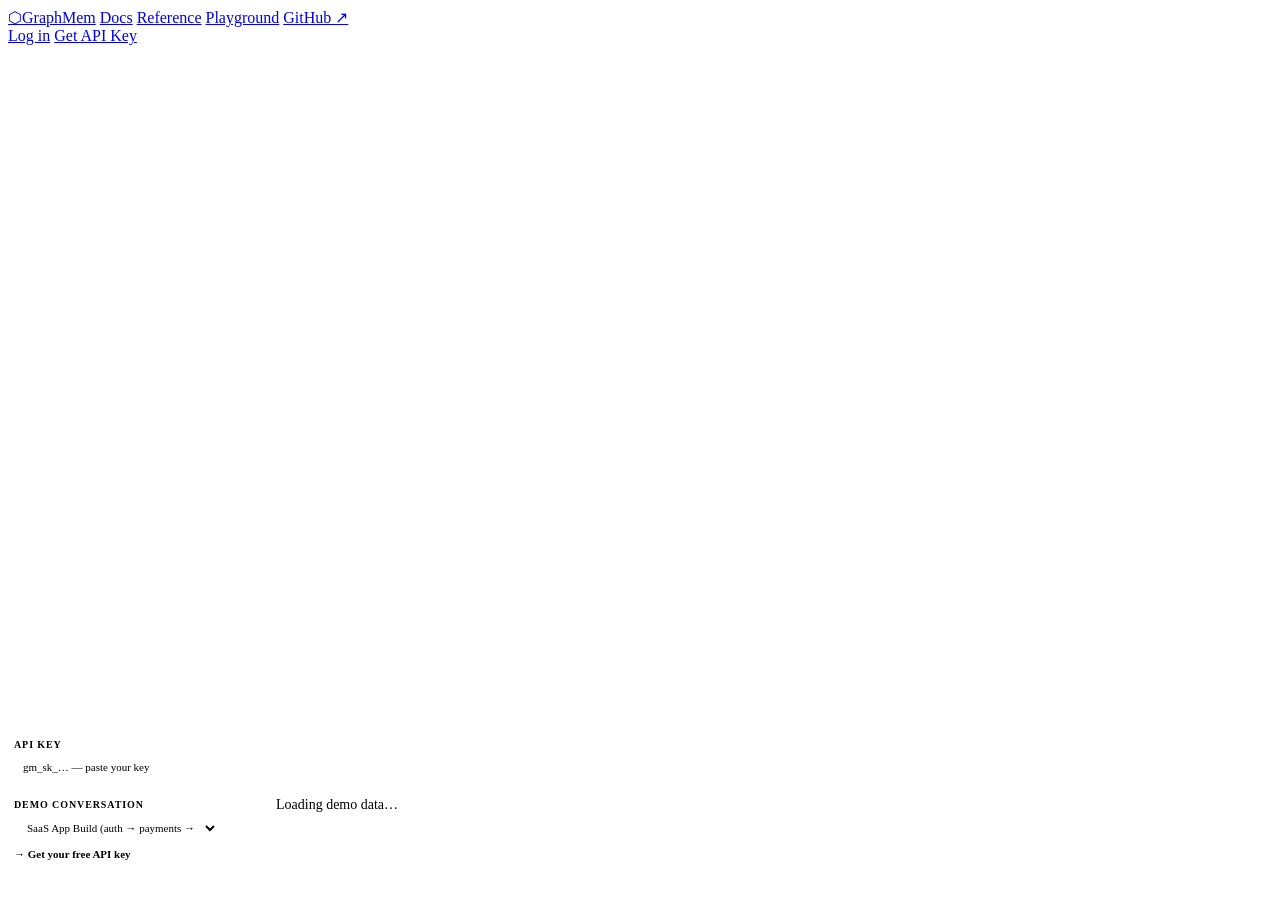
==== commit 7c396b94: "fix: proxy Cognito auth" ====
--- a/api/static/playground.html
+++ b/api/static/playground.html
@@ -6,149 +6,222 @@
   <title>Playground — GraphMem</title>
   <link rel="stylesheet" href="/static/css/styles.css"/>
   <style>
-    body { overflow: hidden; margin: 0; }
-    .pg-wrap { display: flex; height: 100vh; padding-top: 64px; box-sizing: border-box; }
-
-    /* ── Sidebar ───────────────────────────────────────────────── */
+    /* ── Layout override ─────────────────────────────────────────── */
+    body { overflow: hidden; }
+    .pg-wrap {
+      position: fixed !important;
+      top: var(--nav-h) !important;
+      left: 0; right: 0; bottom: 0;
+      display: flex !important;
+      padding: 0 !important;
+      margin: 0;
+    }
+
+    /* ── Sidebar ─────────────────────────────────────────────────── */
     .pg-sidebar {
-      width: 248px; min-width: 248px; background: #0d1117;
-      border-right: 1px solid #1e2a38;
+      width: 232px; min-width: 232px;
+      background: var(--surface);
+      border-right: 1px solid var(--border);
       display: flex; flex-direction: column; overflow: hidden;
     }
-    .pg-sidebar-top { padding: 14px; border-bottom: 1px solid #1e2a38; }
+    .pg-sidebar-top {
+      padding: 14px 14px 12px;
+      border-bottom: 1px solid var(--border);
+    }
     .pg-field-label {
-      font-size: 10px; font-weight: 700; color: #6e7681;
-      text-transform: uppercase; letter-spacing: .8px; margin-bottom: 4px;
+      font-size: 10px; font-weight: 700; color: var(--text-3);
+      text-transform: uppercase; letter-spacing: .9px; margin-bottom: 5px;
     }
     .pg-api-key, .pg-conv-select {
-      width: 100%; box-sizing: border-box; background: #161b22;
-      border: 1px solid #30363d; border-radius: 6px; color: #e6edf3;
-      font-size: 12px; padding: 7px 10px; font-family: 'SF Mono', monospace;
+      width: 100%; box-sizing: border-box;
+      background: var(--bg); border: 1px solid var(--border-2);
+      border-radius: 5px; color: var(--text);
+      font-size: 11px; padding: 6px 9px;
+      font-family: var(--mono);
     }
     .pg-api-key { margin-bottom: 10px; }
+    .pg-api-key::placeholder { color: var(--text-3); }
     .pg-conv-select { cursor: pointer; }
-    .pg-method-list { flex: 1; overflow-y: auto; padding: 6px 0 24px; }
+    .pg-get-key {
+      display: block; margin-top: 7px;
+      font-size: 11px; color: var(--accent);
+      text-decoration: none; font-weight: 600;
+    }
+    .pg-get-key:hover { opacity: .8; }
+    .pg-method-list { flex: 1; overflow-y: auto; padding: 4px 0 24px; }
     .pg-ns-head {
-      font-size: 10px; font-weight: 700; color: #484f58;
-      text-transform: uppercase; letter-spacing: .9px; padding: 14px 14px 4px;
+      font-size: 10px; font-weight: 700; color: var(--text-3);
+      text-transform: uppercase; letter-spacing: .9px;
+      padding: 14px 14px 4px;
     }
     .pg-item {
       display: flex; align-items: center; gap: 6px;
-      padding: 6px 14px 6px 22px; font-size: 13px; color: #8b949e;
+      padding: 5px 14px 5px 20px;
+      font-size: 12.5px; color: var(--text-2);
       cursor: pointer; border-left: 2px solid transparent;
-      transition: all .12s; font-family: 'SF Mono', monospace;
+      transition: all .1s; font-family: var(--mono);
       user-select: none;
     }
-    .pg-item:hover { color: #e6edf3; background: #161b22; }
-    .pg-item.active { color: #00d97e; border-left-color: #00d97e; background: #0d1f18; }
+    .pg-item:hover { color: var(--text); background: var(--surface-2); }
+    .pg-item.active { color: var(--accent); border-left-color: var(--accent); background: rgba(0,255,136,.04); }
     .jwt-tag {
-      font-size: 9px; background: #2d1b00; color: #d29922;
-      border-radius: 3px; padding: 1px 4px; font-family: sans-serif;
-    }
-
-    /* ── Main ──────────────────────────────────────────────────── */
-    .pg-main { flex: 1; overflow-y: auto; padding: 36px 44px 64px; background: #fff; }
+      font-size: 9px; background: rgba(255,204,68,.12); color: var(--yellow);
+      border-radius: 3px; padding: 1px 4px; font-family: var(--font);
+    }
+
+    /* ── Main panel ──────────────────────────────────────────────── */
+    .pg-main {
+      flex: 1; overflow-y: auto;
+      padding: 32px 44px 72px;
+      background: var(--bg);
+    }
     .method-title {
-      font-size: 21px; font-weight: 700; color: #0f1923; margin: 0 0 3px;
-      font-family: 'SF Mono', Consolas, monospace;
-    }
-    .method-http { font-size: 12px; color: #8b949e; margin: 0 0 18px; font-family: monospace; }
+      font-size: 20px; font-weight: 700; color: var(--text);
+      margin: 0 0 3px; font-family: var(--mono); letter-spacing: -.02em;
+    }
+    .method-http { font-size: 12px; color: var(--text-3); margin: 0 0 20px; font-family: var(--mono); }
     .badge {
       display: inline-block; font-size: 10px; font-weight: 700;
-      padding: 2px 7px; border-radius: 4px; margin-left: 8px;
+      padding: 2px 7px; border-radius: 3px; margin-left: 8px;
       vertical-align: middle; position: relative; top: -2px;
     }
-    .b-POST   { background: #0d261c; color: #00d97e; }
-    .b-GET    { background: #0a1628; color: #388bfd; }
-    .b-DELETE { background: #2d0f0f; color: #f85149; }
-    .method-desc { font-size: 14px; color: #374151; line-height: 1.65; margin-bottom: 16px; }
+    .b-POST   { background: rgba(0,255,136,.12); color: var(--accent); }
+    .b-GET    { background: rgba(91,154,245,.12); color: var(--blue); }
+    .b-DELETE { background: rgba(255,85,85,.12); color: var(--red); }
+    .method-desc { font-size: 14px; color: var(--text-2); line-height: 1.65; margin-bottom: 16px; }
     .usecase-box {
-      background: #f0fdf9; border: 1px solid #a7f3d0;
-      border-left: 3px solid #00d97e; border-radius: 8px;
-      padding: 13px 16px; margin-bottom: 26px;
+      background: rgba(0,255,136,.04);
+      border: 1px solid rgba(0,255,136,.15);
+      border-left: 3px solid var(--accent);
+      border-radius: 8px; padding: 12px 16px; margin-bottom: 26px;
     }
     .uc-label {
       font-size: 10px; font-weight: 700; text-transform: uppercase;
-      letter-spacing: .8px; color: #059669; margin-bottom: 5px;
-    }
-    .uc-text { font-size: 13px; color: #064e3b; margin: 0; line-height: 1.55; }
+      letter-spacing: .8px; color: var(--accent); margin-bottom: 5px;
+    }
+    .uc-text { font-size: 13px; color: rgba(0,255,136,.7); margin: 0; line-height: 1.55; }
     .sec-label {
-      font-size: 11px; font-weight: 700; color: #6e7681;
-      text-transform: uppercase; letter-spacing: .8px; margin: 0 0 8px;
+      font-size: 10px; font-weight: 700; color: var(--text-3);
+      text-transform: uppercase; letter-spacing: .9px; margin: 0 0 8px;
     }
     pre.code-block {
-      background: #0d1117; border: 1px solid #30363d; border-radius: 10px;
-      padding: 18px 20px; font-family: 'SF Mono', Consolas, monospace;
-      font-size: 12.5px; line-height: 1.75; color: #e6edf3;
+      background: var(--surface); border: 1px solid var(--border);
+      border-radius: 8px; padding: 16px 18px;
+      font-family: var(--mono); font-size: 12.5px;
+      line-height: 1.75; color: var(--text);
       overflow-x: auto; margin: 0 0 20px; white-space: pre;
     }
-    .ck { color: #ff7b72; } .cs { color: #a5d6ff; }
-    .cc { color: #6e7681; } .cn { color: #f2cc60; }
+    .ck { color: #ff7b72; } .cs { color: #79c0ff; }
+    .cc { color: var(--text-3); } .cn { color: #f2cc60; }
     .params-wrap { margin-bottom: 20px; }
-    .param-row { display: flex; align-items: center; gap: 10px; margin-bottom: 10px; }
-    .param-label { font-size: 12px; font-weight: 600; color: #374151; min-width: 100px; }
+    .param-row { display: flex; align-items: center; gap: 10px; margin-bottom: 9px; }
+    .param-label { font-size: 12px; font-weight: 600; color: var(--text-2); min-width: 100px; }
     .param-input {
-      flex: 1; border: 1px solid #d1d5db; border-radius: 6px;
-      padding: 7px 11px; font-size: 13px; font-family: 'SF Mono', monospace;
-      color: #0f1923; background: #f9fafb; transition: border-color .15s;
-    }
-    .param-input:focus { outline: none; border-color: #00d97e; background: #fff; }
+      flex: 1; border: 1px solid var(--border-2); border-radius: 5px;
+      padding: 6px 10px; font-size: 13px; font-family: var(--mono);
+      color: var(--text); background: var(--surface);
+      transition: border-color .12s;
+    }
+    .param-input:focus { outline: none; border-color: var(--accent); }
     .param-input[type=number] { max-width: 90px; }
     .param-id {
-      flex: 1; font-size: 11px; font-family: 'SF Mono', monospace; color: #6e7681;
-      background: #f3f4f6; border: 1px solid #e5e7eb; border-radius: 6px;
-      padding: 7px 11px; word-break: break-all;
+      flex: 1; font-size: 11px; font-family: var(--mono); color: var(--text-3);
+      background: var(--surface); border: 1px solid var(--border);
+      border-radius: 5px; padding: 6px 10px; word-break: break-all;
     }
     .run-btn {
-      display: inline-flex; align-items: center; gap: 8px; background: #00d97e;
-      color: #0d1117; border: none; border-radius: 8px; padding: 10px 26px;
-      font-size: 14px; font-weight: 700; cursor: pointer; transition: all .15s; margin-bottom: 26px;
-    }
-    .run-btn:hover { background: #00b868; transform: translateY(-1px); }
+      display: inline-flex; align-items: center; gap: 8px;
+      background: var(--accent); color: #0c0c0c;
+      border: none; border-radius: 6px; padding: 9px 22px;
+      font-size: 13px; font-weight: 700; cursor: pointer;
+      transition: all .12s; margin-bottom: 24px;
+    }
+    .run-btn:hover { opacity: .88; transform: translateY(-1px); }
     .run-btn:active { transform: none; }
-    .run-btn:disabled { background: #6b7280; cursor: not-allowed; transform: none; }
+    .run-btn:disabled { background: var(--text-3); color: var(--surface); cursor: not-allowed; transform: none; }
     .spinner {
-      width: 14px; height: 14px; border: 2px solid #0d1117;
+      width: 13px; height: 13px; border: 2px solid #0c0c0c;
       border-top-color: transparent; border-radius: 50%;
-      animation: spin .7s linear infinite; display: inline-block;
+      animation: spin .65s linear infinite; display: inline-block;
     }
     @keyframes spin { to { transform: rotate(360deg); } }
     .jwt-notice {
-      background: #fffbeb; border: 1px solid #fcd34d; border-radius: 8px;
-      padding: 12px 16px; font-size: 13px; color: #92400e; margin-bottom: 18px;
-    }
+      background: rgba(255,204,68,.06); border: 1px solid rgba(255,204,68,.2);
+      border-radius: 7px; padding: 11px 14px;
+      font-size: 13px; color: var(--yellow); margin-bottom: 18px;
+    }
+    .nokey-notice {
+      display: none; background: rgba(91,154,245,.06);
+      border: 1px solid rgba(91,154,245,.2); border-radius: 7px;
+      padding: 11px 14px; font-size: 13px; color: var(--blue); margin-bottom: 18px;
+    }
+    .nokey-notice a { color: var(--accent); font-weight: 600; }
+
+    /* ── Output ──────────────────────────────────────────────────── */
+    .output-tabs {
+      display: flex; gap: 0; margin-bottom: 0;
+      border-bottom: 1px solid var(--border);
+    }
+    .output-tab {
+      padding: 6px 14px; font-size: 12px; font-weight: 600;
+      color: var(--text-3); cursor: pointer; border-bottom: 2px solid transparent;
+      margin-bottom: -1px; transition: all .1s; user-select: none;
+    }
+    .output-tab.active { color: var(--accent); border-bottom-color: var(--accent); }
     .output-panel {
-      background: #0d1117; border: 1px solid #30363d; border-radius: 10px;
-      padding: 16px 20px; font-family: 'SF Mono', Consolas, monospace;
-      font-size: 12.5px; line-height: 1.6; color: #e6edf3;
-      max-height: 320px; overflow-y: auto; white-space: pre-wrap; word-break: break-word;
-    }
-    .output-panel.idle { color: #6e7681; font-style: italic; white-space: normal; }
-    .output-panel.err  { border-color: #f85149; color: #ff7b72; }
-    .context-label {
-      font-size: 11px; font-weight: 700; color: #6e7681;
-      text-transform: uppercase; letter-spacing: .8px; margin: 18px 0 6px;
-    }
-    .context-box {
-      background: #1c2128; border: 1px solid #30363d; border-radius: 8px;
-      padding: 14px 16px; font-size: 12px; line-height: 1.6; color: #c9d1d9;
-      max-height: 180px; overflow-y: auto; white-space: pre-wrap; font-family: 'SF Mono', monospace;
-    }
+      background: var(--surface); border: 1px solid var(--border);
+      border-top: none; border-radius: 0 0 8px 8px;
+      padding: 14px 18px; font-family: var(--mono);
+      font-size: 12.5px; line-height: 1.6; color: var(--text);
+      max-height: 380px; overflow-y: auto;
+      white-space: pre-wrap; word-break: break-word;
+    }
+    .output-wrap { border: 1px solid var(--border); border-radius: 8px; margin-bottom: 24px; }
+    .output-wrap .output-tabs { border-radius: 8px 8px 0 0; border-bottom: 1px solid var(--border); }
+    .output-panel.idle { color: var(--text-3); font-style: italic; white-space: normal; }
+    .output-panel.err  { border-top: 1px solid rgba(255,85,85,.3); color: var(--red); }
+
+    /* Message cards */
+    .msg-cards { padding: 14px; }
+    .msg-card {
+      border: 1px solid var(--border); border-radius: 8px;
+      margin-bottom: 10px; overflow: hidden;
+    }
+    .msg-card:last-child { margin-bottom: 0; }
+    .msg-card-header {
+      display: flex; align-items: center; justify-content: space-between;
+      padding: 7px 12px; background: var(--surface-2);
+      border-bottom: 1px solid var(--border);
+      font-size: 10px; font-weight: 700; text-transform: uppercase; letter-spacing: .7px;
+    }
+    .msg-card-header .tag-user { color: var(--blue); }
+    .msg-card-header .tag-resp { color: var(--accent); }
+    .msg-card-score { color: var(--text-3); font-weight: 400; font-family: var(--mono); }
+    .msg-prompt, .msg-response {
+      padding: 9px 12px; font-size: 13px; line-height: 1.55; color: var(--text-2);
+    }
+    .msg-prompt { color: var(--text); background: transparent; }
+    .msg-divider { height: 1px; background: var(--border); margin: 0; }
+
+    /* Token savings */
     .token-savings {
-      margin-top: 18px; padding: 18px 20px; background: #f0fdf9;
-      border: 1px solid #a7f3d0; border-radius: 10px;
-    }
-    .ts-title { font-size: 13px; font-weight: 700; color: #065f46; margin: 0 0 14px; }
+      margin-top: 16px; padding: 16px 18px;
+      background: rgba(0,255,136,.04);
+      border: 1px solid rgba(0,255,136,.12);
+      border-radius: 8px;
+    }
+    .ts-title { font-size: 12px; font-weight: 700; color: var(--accent); margin: 0 0 14px; }
     .ts-row { margin-bottom: 10px; }
-    .ts-row-label { display: flex; justify-content: space-between; font-size: 11px; color: #374151; margin-bottom: 4px; }
-    .ts-track { height: 22px; background: #d1fae5; border-radius: 5px; overflow: hidden; }
+    .ts-row-label { display: flex; justify-content: space-between; font-size: 11px; color: var(--text-3); margin-bottom: 4px; }
+    .ts-track { height: 20px; background: var(--surface-2); border-radius: 4px; overflow: hidden; }
     .ts-fill {
-      height: 100%; background: #00d97e; border-radius: 5px;
+      height: 100%; background: var(--accent); border-radius: 4px;
       display: flex; align-items: center; justify-content: flex-end;
-      padding-right: 8px; font-size: 10px; font-weight: 700; color: #0d1117;
-      transition: width .7s ease;
-    }
-    .ts-savings { font-size: 13px; font-weight: 700; color: #065f46; margin-top: 10px; }
+      padding-right: 7px; font-size: 10px; font-weight: 700; color: #0c0c0c;
+      transition: width .6s ease;
+    }
+    .ts-full-bar { height: 100%; background: var(--border-2); border-radius: 4px; }
+    .ts-savings { font-size: 13px; font-weight: 700; color: var(--accent); margin-top: 10px; }
   </style>
 </head>
 <body>
@@ -162,7 +235,7 @@
     <a href="https://github.com/avik22835/graphmem" class="nav-link" target="_blank" rel="noopener">GitHub ↗</a>
     <div class="nav-right">
       <div class="nav-divider"></div>
-      <a href="/login" class="nav-link">Log in</a>
+      <a href="/login" class="nav-link" id="navLogin">Log in</a>
       <a href="/signup" class="btn btn-ghost btn-sm">Get API Key</a>
     </div>
   </div>
@@ -172,31 +245,33 @@
   <aside class="pg-sidebar">
     <div class="pg-sidebar-top">
       <div class="pg-field-label">API Key</div>
-      <input class="pg-api-key" id="apiKeyInput" type="text" placeholder="gm_sk_…"/>
+      <input class="pg-api-key" id="apiKeyInput" type="password"
+             placeholder="gm_sk_… — paste your key" autocomplete="off"/>
       <div class="pg-field-label" style="margin-top:10px">Demo Conversation</div>
       <select class="pg-conv-select" id="convSelect" onchange="switchConv(this.value)">
         <option value="conv2">SaaS App Build (auth → payments → backend)</option>
         <option value="conv1">Multi-topic Chat (cooking → travel → coding)</option>
       </select>
+      <a href="/signup" class="pg-get-key">→ Get your free API key</a>
     </div>
     <div class="pg-method-list" id="methodList"></div>
   </aside>
 
   <main class="pg-main" id="methodPanel">
-    <div style="color:#6e7681;padding-top:40px;font-size:14px">Loading demo data…</div>
+    <div style="color:var(--text-3);padding-top:40px;font-size:14px">Loading demo data…</div>
   </main>
 </div>
 
+<script src="/static/js/auth.js"></script>
 <script>
 /* ── Config ──────────────────────────────────────────────────────── */
 const CONF = {
   conv1: { id: '0eaf5486-63c6-4f5c-a4d8-5c761f1fa91d', label: 'Multi-topic Chat' },
   conv2: { id: '0fd00ae3-5ffe-48f9-a3dc-6ac2e6badb16', label: 'SaaS App Build'   },
-  demoKey: 'gm_sk_nAnHUcDRqsyb6D0ggwJeLJEUZhjuC91hK2mu4Q327MU'
 };
 
 const state = {
-  conv: 'conv2', method: 'memory.recall',
+  conv: 'conv2', method: 'memory.recall', outputTab: 'cards',
   cache: {
     conv1: { nodes:[], topics:[], nodeId:null, topicId:null },
     conv2: { nodes:[], topics:[], nodeId:null, topicId:null }
@@ -204,13 +279,17 @@
 };
 
 /* ── Helpers ─────────────────────────────────────────────────────── */
-const apiKey  = () => document.getElementById('apiKeyInput').value.trim() || CONF.demoKey;
+const apiKey  = () => document.getElementById('apiKeyInput').value.trim();
 const convId  = () => CONF[state.conv].id;
 const cache   = () => state.cache[state.conv];
+const hasKey  = () => !!apiKey();
 
 async function apiFetch(path, opts={}) {
-  const h = { 'X-API-Key': apiKey(), 'Content-Type': 'application/json', ...(opts.headers||{}) };
-  const r = await fetch(path, { ...opts, headers: h });
+  const key = apiKey();
+  if (!key && path !== '/health') throw new Error('No API key — paste your key in the sidebar or get one free at /signup');
+  const h = { 'Content-Type': 'application/json' };
+  if (key) h['X-API-Key'] = key;
+  const r = await fetch(path, { ...opts, headers: { ...h, ...(opts.headers||{}) } });
   if (!r.ok) { const t = await r.text(); throw new Error(`${r.status} — ${t}`); }
   return r;
 }
@@ -225,10 +304,9 @@
   s = s.replace(/\b(\d+\.?\d*)\b/g, '<span class="cn">$1</span>');
   return s;
 }
-
-function escHtml(s){ return String(s).replace(/&/g,'&amp;').replace(/</g,'&lt;').replace(/>/g,'&gt;'); }
-
-/* ── Method definitions ──────────────────────────────────────────── */
+function escHtml(s){ return String(s||'').replace(/&/g,'&amp;').replace(/</g,'&lt;').replace(/>/g,'&gt;'); }
+
+/* ── Methods ─────────────────────────────────────────────────────── */
 const METHODS = [
   /* ── MEMORY ──────────────────────────────────────────── */
   {
@@ -267,7 +345,7 @@
       d._fullEst = (stats.node_count||50)*150;
       return d;
     },
-    extra:'token_savings'
+    extra:'recall_view'
   },
   {
     id:'memory.add_prompt', ns:'memory', label:'add_prompt', badge:'POST', http:'POST /memory/prompt',
@@ -294,7 +372,7 @@
   },
   {
     id:'memory.add_response', ns:'memory', label:'add_response', badge:'POST', http:'POST /memory/{memory_id}/response',
-    desc:'Attaches your LLM\'s response to a pending node, marking it complete. Triggers the async pipeline: embedding computation → Neptune edge creation → topic recompute queue.',
+    desc:"Attaches your LLM's response to a pending node, marking it complete. Triggers the async pipeline: embedding computation → Neptune edge creation → topic recompute queue.",
     usecase:'Your LLM has replied. Call add_response() to seal the node. The node worker queues embedding computation immediately — this turn becomes searchable via recall() within seconds.',
     params:[
       {id:'content',label:'Response',type:'text',
@@ -323,7 +401,7 @@
   {
     id:'memory.get', ns:'memory', label:'get', badge:'GET', http:'GET /memory/{memory_id}',
     desc:'Fetches a single memory node by ID — prompt, response, status, timestamps, and metadata.',
-    usecase:'You stored a memory_id alongside a session. Retrieve it later to inspect what was logged, verify embedding status (status: complete means it\'s in the graph), or display the original exchange to the user.',
+    usecase:"You stored a memory_id alongside a session. Retrieve it later to inspect what was logged, verify embedding status (status: complete means it's in the graph), or display the original exchange to the user.",
     params:[{id:'memory_id',label:'memory_id',type:'cache_node'}],
     code:(cid,p,c)=>
 `node = gm.memory.get(memory_id="${c.nodeId||'<memory_id>'}")
@@ -332,7 +410,7 @@
 print(node["response"])
 print(node["status"])   # "complete" once embedded and in graph`,
     execute: async (cid,p,c) => {
-      if (!c.nodeId) throw new Error('No nodes cached. Wait for embedding to complete and refresh.');
+      if (!c.nodeId) throw new Error('No nodes cached. Wait for embedding to complete.');
       const r = await apiFetch(`/memory/${c.nodeId}`);
       return r.json();
     }
@@ -340,7 +418,7 @@
   {
     id:'memory.get_neighbours', ns:'memory', label:'get_neighbours', badge:'GET', http:'GET /memory/{memory_id}/neighbours',
     desc:'Returns memory nodes semantically adjacent to a given node in the Neptune cosine similarity graph, ranked by edge weight.',
-    usecase:'"Show me more context around this message." get_neighbours() follows Neptune graph edges — surfaces all semantically related exchanges regardless of when they occurred in the conversation.',
+    usecase:'"Show me more context around this message." get_neighbours() follows Neptune graph edges — surfaces all semantically related exchanges regardless of when they occurred.',
     params:[
       {id:'memory_id',label:'memory_id',type:'cache_node'},
       {id:'threshold',label:'Threshold',type:'number',def:0.7}
@@ -355,7 +433,7 @@
 for n in neighbours:
     print(f"[{n['edge_weight']:.2f}] {n['prompt'][:80]}")`,
     execute: async (cid,p,c) => {
-      if (!c.nodeId) throw new Error('No nodes cached. Wait for embedding to complete and refresh.');
+      if (!c.nodeId) throw new Error('No nodes cached. Wait for embedding to complete.');
       const r = await apiFetch(`/memory/${c.nodeId}/neighbours?threshold=${p.threshold}&limit=10&order=relevance`);
       return r.json();
     }
@@ -363,7 +441,7 @@
   {
     id:'memory.add_batch', ns:'memory', label:'add_batch', badge:'POST', http:'POST /memory/batch',
     desc:'Bulk-inserts up to 100 complete prompt+response pairs in one request. All items are marked complete immediately and queued for embedding.',
-    usecase:'Onboarding a user who already has chat history in your existing system. Instead of 200 individual API calls, batch-import their entire history and let GraphMem build the semantic graph asynchronously.',
+    usecase:"Onboarding a user who already has chat history in your existing system. Instead of 200 individual API calls, batch-import their entire history and let GraphMem build the semantic graph asynchronously.",
     params:[],
     code:(cid)=>
 `memory_ids = gm.memory.add_batch(items=[
@@ -377,11 +455,6 @@
         "prompt": "Which is better for microservices?",
         "response": "Stateless JWT scales horizontally without a shared session store.",
     },
-    {
-        "conversation_id": "${cid}",
-        "prompt": "What are the key security trade-offs?",
-        "response": "JWT can't be revoked before expiry without a token denylist.",
-    },
 ])
 print(f"Imported {len(memory_ids)} nodes")`,
     execute: async (cid) => {
@@ -390,7 +463,6 @@
         body:JSON.stringify({items:[
           {conversation_id:cid,prompt:"What's the difference between stateless and stateful auth?",response:"Stateless auth (JWT) stores session in the token — no server-side state needed."},
           {conversation_id:cid,prompt:"Which is better for microservices?",response:"Stateless JWT scales horizontally without a shared session store."},
-          {conversation_id:cid,prompt:"What are the key security trade-offs?",response:"JWT can't be revoked before expiry without a token denylist or short TTLs."}
         ]})
       });
       return r.json();
@@ -440,7 +512,6 @@
 print(f"Nodes:  {stats['node_count']}")
 print(f"Topics: {stats['topic_count']}")
 
-# Adaptive retrieval strategy
 if stats["node_count"] > 20:
     context = gm.memory.recall(conv_id, query=user_query, k=5)
 else:
@@ -453,13 +524,12 @@
   {
     id:'conversations.export', ns:'conversations', label:'export', badge:'GET', http:'GET /conversations/{conv_id}/export',
     desc:'Exports all memory nodes ordered by index — full prompt, response, timestamps, and metadata for every turn.',
-    usecase:'Build a fine-tuning dataset from your agent sessions, generate a readable transcript for the user, or run offline analytics on topic distribution across the conversation.',
+    usecase:'Build a fine-tuning dataset from your agent sessions, generate a readable transcript for the user, or run offline analytics on topic distribution.',
     params:[],
     code:(cid)=>
 `nodes = gm.conversations.export(conv_id="${cid}")
 print(f"Exported {len(nodes)} nodes")
 
-# Build fine-tuning pairs
 dataset = [
     {"prompt": n["prompt"], "completion": n["response"]}
     for n in nodes
@@ -471,7 +541,7 @@
   },
   {
     id:'conversations.delete', ns:'conversations', label:'delete', badge:'DELETE', http:'DELETE /conversations/{conv_id}',
-    desc:'Permanently deletes a conversation and all its memory nodes, topics, and Neptune graph edges. Irreversible. This demo creates a temp conversation then deletes it.',
+    desc:"Permanently deletes a conversation and all its memory nodes, topics, and Neptune graph edges. Irreversible. This demo creates a temp conversation then deletes it.",
     usecase:'A user deletes their account or a session expires. Clean up all associated memory — GDPR compliance, storage hygiene, or retiring expired agent sessions.',
     params:[],
     code:()=>
@@ -488,7 +558,7 @@
   /* ── TOPICS ───────────────────────────────────────────── */
   {
     id:'topics.list_all', ns:'topics', label:'list_all', badge:'GET', http:'GET /topics?conversation_id=',
-    desc:'Returns all topic clusters discovered via Louvain community detection — labels, descriptions, coherence scores, member message IDs, and status (active / dormant / resolved).',
+    desc:"Returns all topic clusters discovered via Louvain community detection — labels, descriptions, coherence scores, member message IDs, and status (active / dormant / resolved).",
     usecase:'Build a "conversation map" feature. Show users exactly what their AI assistant has covered, with message counts per cluster. Multi-topic conversations become instantly navigable.',
     params:[],
     code:(cid)=>
@@ -504,8 +574,8 @@
   },
   {
     id:'topics.get_current', ns:'topics', label:'get_current', badge:'GET', http:'GET /topics/current?conversation_id=',
-    desc:'Identifies the currently active topic based on recent messages\' embedding centroid proximity. Supports centroid, hybrid, and LLM detection modes.',
-    usecase:'Your agent receives a message. Before calling your LLM, check the current topic to pick the right system prompt or route to a specialist sub-agent — a coding assistant needs very different context than a travel planner.',
+    desc:"Identifies the currently active topic based on recent messages' embedding centroid proximity. Supports centroid, hybrid, and LLM detection modes.",
+    usecase:'Your agent receives a message. Before calling your LLM, check the current topic to pick the right system prompt or route to a specialist sub-agent.',
     params:[
       {id:'mode',label:'Mode',type:'select',options:['centroid','hybrid'],def:'centroid'}
     ],
@@ -515,7 +585,6 @@
     mode="${p.mode}",
 )
 
-# Route to specialist agent based on current topic
 if current["label"] == "payments":
     agent = StripeExpertAgent()
 elif current["label"] == "authentication":
@@ -528,7 +597,7 @@
   {
     id:'topics.retrieve', ns:'topics', label:'retrieve', badge:'POST', http:'POST /topics/retrieve',
     desc:'Two-stage retrieval: first identifies the most relevant topic cluster for the query, then retrieves the best nodes from within that cluster. Higher precision than flat recall().',
-    usecase:'The user asks about Stripe. retrieve() first finds the "payments" topic cluster, then pulls the most relevant nodes from within it — topic-scoped context means zero noise from unrelated topics.',
+    usecase:'The user asks about Stripe. retrieve() first finds the "payments" topic cluster, then pulls the most relevant nodes from within it — zero noise from unrelated topics.',
     params:[
       {id:'query',label:'Query',type:'text',
        defConv1:'What travel tips did we cover?',
@@ -543,8 +612,7 @@
 )
 
 print(f"Topic matched: {result['matched_topic']['label']}")
-print(f"Nodes returned: {len(result['nodes'])}")
-print(f"Token count: {result['token_count']}")`,
+print(f"Nodes returned: {len(result['nodes'])}")`,
     execute: async (cid,p) => {
       const r = await apiFetch('/topics/retrieve',{
         method:'POST',
@@ -577,18 +645,17 @@
   },
   {
     id:'topics.get_info', ns:'topics', label:'get_info', badge:'GET', http:'GET /topics/{topic_id}',
-    desc:'Returns full metadata for a topic cluster: label, description, coherence, sub-themes, message IDs, centroid vector norm, and status.',
-    usecase:'Inspect a specific cluster after list_all() returns its ID. Use the description and sub-themes to decide whether to surface this topic\'s summary to the user or inject it as context.',
+    desc:"Returns full metadata for a topic cluster: label, description, coherence, sub-themes, message IDs, centroid vector norm, and status.",
+    usecase:"Inspect a specific cluster after list_all() returns its ID. Use the description and sub-themes to decide whether to surface this topic's summary to the user.",
     params:[{id:'topic_id',label:'topic_id',type:'cache_topic'}],
     code:(cid,p,c)=>
 `topic = gm.topics.get_info(topic_id="${c.topicId||'<topic_id>'}")
 
 print(f"Label:       {topic['label']}")
 print(f"Description: {topic['description']}")
-print(f"Sub-themes:  {topic['sub_themes']}")
 print(f"Coherence:   {topic['coherence']:.2f}")`,
     execute: async (cid,p,c) => {
-      if (!c.topicId) throw new Error('No topics yet — wait ~30s for topic worker to process, then refresh the page.');
+      if (!c.topicId) throw new Error('No topics yet — wait ~30s for topic worker to process.');
       const r = await apiFetch(`/topics/${c.topicId}`);
       return r.json();
     }
@@ -596,17 +663,16 @@
   {
     id:'topics.get_summary', ns:'topics', label:'get_summary', badge:'GET', http:'GET /topics/{topic_id}/summary',
     desc:'Returns an LLM-generated natural-language summary of everything discussed within a topic cluster. Condensed long-term memory in paragraph form.',
-    usecase:'A returning user picks up from last week. Instead of replaying 30 messages about authentication, inject the auth topic\'s summary as "past context" in your system prompt — 30 exchanges in one paragraph.',
+    usecase:"A returning user picks up from last week. Instead of replaying 30 messages about authentication, inject the auth topic's summary as \"past context\" in your system prompt.",
     params:[{id:'topic_id',label:'topic_id',type:'cache_topic'}],
     code:(cid,p,c)=>
 `summary = gm.topics.get_summary(topic_id="${c.topicId||'<topic_id>'}")
 
-# Inject as past context in your LLM system prompt
 system_prompt = f"""You are a helpful assistant.
 Past context: {summary['summary']}
 """`,
     execute: async (cid,p,c) => {
-      if (!c.topicId) throw new Error('No topics yet — wait ~30s for topic worker to process, then refresh the page.');
+      if (!c.topicId) throw new Error('No topics yet — wait ~30s for topic worker to process.');
       const r = await apiFetch(`/topics/${c.topicId}/summary`);
       return r.json();
     }
@@ -614,11 +680,10 @@
   {
     id:'topics.get_messages', ns:'topics', label:'get_messages', badge:'GET', http:'GET /topics/{topic_id}/messages',
     desc:'Retrieves all memory nodes belonging to a specific topic cluster, optionally ranked by query relevance within the cluster.',
-    usecase:'"Go back to what we discussed about payments." Use list_all() to find the payments topic_id, then get_messages() to pull every node from that cluster — full topic replay with optional query ranking.',
+    usecase:'"Go back to what we discussed about payments." Use list_all() to find the payments topic_id, then get_messages() to pull every node from that cluster.',
     params:[
       {id:'topic_id',label:'topic_id',type:'cache_topic'},
-      {id:'query',label:'Query (opt)',type:'text',
-       defConv1:'',defConv2:'webhook signature'}
+      {id:'query',label:'Query (opt)',type:'text',defConv1:'',defConv2:'webhook signature'}
     ],
     code:(cid,p,c)=>
 `result = gm.topics.get_messages(
@@ -628,7 +693,7 @@
 )
 print(f"{len(result['nodes'])} messages in this topic")`,
     execute: async (cid,p,c) => {
-      if (!c.topicId) throw new Error('No topics yet — wait ~30s for topic worker to process, then refresh the page.');
+      if (!c.topicId) throw new Error('No topics yet — wait ~30s for topic worker to process.');
       let url = `/topics/${c.topicId}/messages?conversation_id=${cid}`;
       if (p.query) url += `&query=${encodeURIComponent(p.query)}`;
       const r = await apiFetch(url);
@@ -638,11 +703,10 @@
   {
     id:'topics.recompute', ns:'topics', label:'recompute', badge:'POST', http:'POST /topics/recompute?conversation_id=',
     desc:'Forces a full Louvain re-clustering for the conversation. Accepts 202 immediately; clustering runs async.',
-    usecase:'You just bulk-imported 50 historical messages. The existing topic clusters are stale. Call recompute() to re-run clustering and refresh all topic labels, centroids, and edge weights.',
+    usecase:'You just bulk-imported 50 historical messages. The existing topic clusters are stale. Call recompute() to re-run clustering and refresh all topic labels and edge weights.',
     params:[],
     code:(cid)=>
-`# After bulk import or major conversation shift
-gm.topics.recompute(conv_id="${cid}")
+`gm.topics.recompute(conv_id="${cid}")
 print("Topic recompute queued — updated in ~10s")`,
     execute: async (cid) => {
       const r = await apiFetch(`/topics/recompute?conversation_id=${cid}`,{method:'POST'});
@@ -653,49 +717,46 @@
   /* ── AUTH ─────────────────────────────────────────────── */
   {
     id:'auth.create_key', ns:'auth', label:'create_key', badge:'POST', jwt:true, http:'POST /auth/keys',
-    desc:'Creates a new API key tied to your Cognito account. Requires a Cognito IdToken (JWT Bearer), not an existing API key. The full key is returned once only — store it immediately.',
+    desc:'Creates a new API key tied to your Cognito account. Requires a Cognito IdToken (JWT Bearer). The full key is returned once only — store it immediately.',
     usecase:'A user completes sign-up. After Cognito authentication, call create_key() to provision their gm_sk_… API key — what they\'ll paste into their application code.',
     params:[],
     code:()=>
-`# Requires Cognito IdToken — obtained from the login flow
-key = gm.auth.create_key(
+`key = gm.auth.create_key(
     jwt_token=cognito_id_token,
     project_name="my-agent",
 )
-# Save this immediately — shown only once!
 print(f"Key: {key['key']}")`,
     execute:null
   },
   {
     id:'auth.list_keys', ns:'auth', label:'list_keys', badge:'GET', jwt:true, http:'GET /auth/keys',
-    desc:'Lists all API keys for the authenticated Cognito user. Returns prefixes, project names, permissions, and last-used timestamps. Full keys are never returned.',
-    usecase:'Show your signed-in user a key management dashboard — list their keys, see which project each belongs to, and when it was last used.',
+    desc:'Lists all API keys for the authenticated Cognito user. Returns prefixes, project names, permissions, and last-used timestamps.',
+    usecase:'Show your signed-in user a key management dashboard — list their keys, see which project each belongs to, when last used.',
     params:[],
     code:()=>
 `keys = gm.auth.list_keys(jwt_token=cognito_id_token)
-
 for k in keys:
-    print(f"{k['key_prefix']}…  project={k['project_name']}  last_used={k['last_used_at']}")`,
+    print(f"{k['key_prefix']}…  project={k['project_name']}")`,
     execute:null
   },
   {
     id:'auth.revoke_key', ns:'auth', label:'revoke_key', badge:'DELETE', jwt:true, http:'DELETE /auth/keys/{key_id}',
-    desc:'Deactivates an API key immediately. All subsequent requests using the revoked key receive 401. Requires the key_id from list_keys().',
-    usecase:'A key is compromised or a team member leaves. Call revoke_key() to instantly cut off access without deleting any conversation data.',
+    desc:'Deactivates an API key immediately. All subsequent requests using the revoked key receive 401.',
+    usecase:"A key is compromised or a team member leaves. Call revoke_key() to instantly cut off access without deleting any conversation data.",
     params:[],
     code:()=>
 `gm.auth.revoke_key(
     jwt_token=cognito_id_token,
-    key_id="e23fb4be-7db3-482c-...",
+    key_id="e23fb4be-...",
 )
-print("Key revoked — access terminated immediately")`,
+print("Key revoked")`,
     execute:null
   },
 
   /* ── UTILS ────────────────────────────────────────────── */
   {
     id:'utils.count_tokens', ns:'utils', label:'count_tokens', badge:'POST', http:'POST /utils/count_tokens',
-    desc:'Counts tokens in any text using the same cl100k_base tokenizer GraphMem uses for token budgeting. Use it to measure exactly how much context you\'re saving.',
+    desc:"Counts tokens in any text using the same cl100k_base tokenizer GraphMem uses for token budgeting. Use it to measure exactly how much context you're saving.",
     usecase:'After recall() returns context, count its tokens and compare to your full history estimate. Quantify the savings before you pass context to your LLM.',
     params:[
       {id:'text',label:'Text',type:'textarea',
@@ -704,13 +765,7 @@
     ],
     code:(cid,p)=>
 `result = gm.utils.count_tokens(text=context_text)
-print(f"Token count: {result['token_count']}")
-
-# Compare to full history estimate
-stats    = gm.conversations.get_stats(conv_id)
-full_est = stats["node_count"] * 150
-savings  = (1 - result["token_count"] / full_est) * 100
-print(f"Saved ~{savings:.0f}% vs sending full history")`,
+print(f"Token count: {result['token_count']}")`,
     execute: async (cid,p) => {
       const r = await apiFetch('/utils/count_tokens',{
         method:'POST', body:JSON.stringify({text:p.text})
@@ -748,16 +803,16 @@
   document.getElementById('methodList').innerHTML = html;
 }
 
-/* ── Panel rendering ──────────────────────────────────────────────── */
+/* ── Panel ────────────────────────────────────────────────────────── */
 function renderParamInput(pr) {
   const c = cache();
   if (pr.type === 'cache_node') {
     const v = c.nodeId || '(loading…)';
-    return `<div class="param-row"><span class="param-label">${pr.label}</span><span class="param-id">${v}</span></div>`;
+    return `<div class="param-row"><span class="param-label">${pr.label}</span><span class="param-id">${escHtml(v)}</span></div>`;
   }
   if (pr.type === 'cache_topic') {
     const v = c.topicId || '(no topics yet — wait ~30s)';
-    return `<div class="param-row"><span class="param-label">${pr.label}</span><span class="param-id">${v}</span></div>`;
+    return `<div class="param-row"><span class="param-label">${pr.label}</span><span class="param-id">${escHtml(v)}</span></div>`;
   }
   if (pr.type === 'select') {
     const opts = pr.options.map(o=>`<option${o===(pr.def||pr.options[0])?' selected':''}>${o}</option>`).join('');
@@ -792,27 +847,61 @@
 }
 
 function renderPanel(m) {
-  const jwtBlock = m.jwt ? `<div class="jwt-notice">⚠️ <strong>Requires Cognito JWT</strong> — use <code>Authorization: Bearer &lt;IdToken&gt;</code>, not an API key. Obtain via Cognito login. Run is disabled here.</div>` : '';
+  const jwtBlock = m.jwt ? `<div class="jwt-notice">⚠ <strong>Requires Cognito JWT</strong> — use <code>Authorization: Bearer &lt;IdToken&gt;</code>. Obtain by logging in at <a href="/login" style="color:var(--yellow);">/login</a>. Run is disabled here.</div>` : '';
+  const noKeyBlock = (!m.jwt && m.execute) ? `<div class="nokey-notice" id="noKeyNotice">Enter your API key above to run this method — <a href="/signup">get a free key →</a></div>` : '';
   const paramsHtml = (m.params||[]).length ? `<div class="params-wrap">${m.params.map(renderParamInput).join('')}</div>` : '';
   const btnOff = (m.jwt||!m.execute) ? ' disabled' : '';
 
+  const tabsHtml = m.extra === 'recall_view' ? `
+    <div class="output-wrap">
+      <div class="output-tabs">
+        <div class="output-tab active" id="tabCards" onclick="switchOutputTab('cards')">Messages</div>
+        <div class="output-tab" id="tabJson"  onclick="switchOutputTab('json')">JSON</div>
+      </div>
+      <div class="output-panel idle" id="outputPanel">Click ▶ Run to execute</div>
+    </div>` : `
+    <div class="output-wrap">
+      <div class="output-tabs"><div class="output-tab active">Output</div></div>
+      <div class="output-panel idle" id="outputPanel">Click ▶ Run to execute</div>
+    </div>`;
+
   document.getElementById('methodPanel').innerHTML = `
-    <h1 class="method-title">gm.${m.ns}.<span style="color:#00d97e">${m.label}</span><span class="badge b-${m.badge}">${m.badge}</span></h1>
+    <h1 class="method-title">gm.${m.ns}.<span style="color:var(--accent)">${m.label}</span><span class="badge b-${m.badge}">${m.badge}</span></h1>
     <p class="method-http">${m.http}</p>
     <p class="method-desc">${m.desc}</p>
     <div class="usecase-box"><div class="uc-label">💡 Use Case</div><p class="uc-text">${m.usecase}</p></div>
     <div class="sec-label">Code Example</div>
     <pre class="code-block" id="codeDisplay">${hl(m.code(convId(),collectParams(m),cache()))}</pre>
     ${paramsHtml}
-    ${jwtBlock}
+    ${jwtBlock}${noKeyBlock}
     <button class="run-btn" id="runBtn" onclick="runMethod()"${btnOff}><span>▶ Run</span></button>
     <div class="sec-label">Output</div>
-    <div class="output-panel idle" id="outputPanel">Click ▶ Run to execute</div>
+    ${tabsHtml}
     <div id="extraOut"></div>`;
+
+  updateNoKeyNotice();
+}
+
+function updateNoKeyNotice() {
+  const el = document.getElementById('noKeyNotice');
+  const btn = document.getElementById('runBtn');
+  if (!el) return;
+  const k = hasKey();
+  el.style.display = k ? 'none' : 'block';
+  if (btn) btn.disabled = !k;
+}
+
+function switchOutputTab(tab) {
+  state.outputTab = tab;
+  document.getElementById('tabCards')?.classList.toggle('active', tab==='cards');
+  document.getElementById('tabJson')?.classList.toggle('active', tab==='json');
+  const out = document.getElementById('outputPanel');
+  if (out && out._data) renderOutput(out._data, out);
 }
 
 function selectMethod(id) {
   state.method=id;
+  state.outputTab='cards';
   renderSidebar();
   const m=METHODS.find(x=>x.id===id);
   if (m) renderPanel(m);
@@ -821,6 +910,38 @@
 function switchConv(key) {
   state.conv=key;
   selectMethod(state.method);
+}
+
+/* ── Output rendering ─────────────────────────────────────────────── */
+function renderOutput(data, panel) {
+  const m = METHODS.find(x=>x.id===state.method);
+  panel._data = data;
+
+  if (m?.extra === 'recall_view' && state.outputTab === 'cards') {
+    const nodes = data.nodes || data.messages || data.items || [];
+    if (!nodes.length) {
+      panel.className = 'output-panel idle';
+      panel.innerHTML = 'No nodes returned.';
+      return;
+    }
+    panel.className = 'output-panel';
+    panel.style.whiteSpace = 'normal';
+    panel.innerHTML = '<div class="msg-cards">' + nodes.map((n,i) => {
+      const score = n.score !== undefined ? `<span class="msg-card-score">score: ${Number(n.score).toFixed(3)}</span>` : '';
+      return `<div class="msg-card">
+        <div class="msg-card-header">
+          <span class="tag-user">Turn ${(n.index||i+1)}</span>${score}
+        </div>
+        <div class="msg-prompt">${escHtml(n.prompt||'')}</div>
+        <div class="msg-divider"></div>
+        <div class="msg-response">${escHtml(n.response||'')}</div>
+      </div>`;
+    }).join('') + '</div>';
+  } else {
+    panel.className = 'output-panel';
+    panel.style.whiteSpace = 'pre-wrap';
+    panel.textContent = JSON.stringify(data, null, 2);
+  }
 }
 
 /* ── Run ──────────────────────────────────────────────────────────── */
@@ -832,14 +953,19 @@
   const extra=document.getElementById('extraOut');
   btn.disabled=true;
   btn.innerHTML='<span class="spinner"></span> Running…';
-  out.className='output-panel idle'; out.textContent='Running…'; extra.innerHTML='';
+  out.className='output-panel idle';
+  out.textContent='Running…';
+  out.style.whiteSpace='normal';
+  extra.innerHTML='';
   try {
     const data=await m.execute(convId(),collectParams(m),cache());
     out.className='output-panel';
-    out.textContent=JSON.stringify(data,null,2);
-    if (m.extra==='token_savings' && data.token_count!==undefined) renderTokenSavings(data,extra);
+    renderOutput(data, out);
+    if (m.extra==='recall_view' && data.token_count!==undefined) renderTokenSavings(data,extra);
   } catch(e) {
-    out.className='output-panel err'; out.textContent=e.message;
+    out.className='output-panel err';
+    out.style.whiteSpace='pre-wrap';
+    out.textContent=e.message;
   } finally {
     btn.disabled=false; btn.innerHTML='<span>▶ Run</span>';
   }
@@ -851,26 +977,50 @@
   const pct=Math.max(0,Math.min(100,Math.round((1-gm/full)*100)));
   const gmPct=Math.round((gm/full)*100);
   container.innerHTML=`
-    ${data.context?`<div class="context-label">Context passed to your LLM</div><div class="context-box">${escHtml(data.context)}</div>`:''}
     <div class="token-savings">
-      <div class="ts-title">Token Savings vs Full History</div>
+      <div class="ts-title">Token savings vs full history</div>
       <div class="ts-row">
-        <div class="ts-row-label"><span>Full history (estimated)</span><span>${full.toLocaleString()} tokens</span></div>
-        <div class="ts-track"><div class="ts-fill" style="width:100%;background:#d1fae5;color:#065f46"> </div></div>
+        <div class="ts-row-label"><span>Full history (est.)</span><span>${full.toLocaleString()} tokens</span></div>
+        <div class="ts-track"><div class="ts-full-bar"></div></div>
       </div>
       <div class="ts-row">
         <div class="ts-row-label"><span>GraphMem recall output</span><span>${gm.toLocaleString()} tokens</span></div>
-        <div class="ts-track"><div class="ts-fill" style="width:${gmPct}%">${gmPct>15?gmPct+'%':''}</div></div>
+        <div class="ts-track"><div class="ts-fill" style="width:${gmPct}%">${gmPct>12?gmPct+'%':''}</div></div>
       </div>
-      <div class="ts-savings">🎯 ${pct}% token reduction — same relevant context, far lower cost</div>
+      <div class="ts-savings">↓ ${pct}% token reduction — same relevant context, far lower cost</div>
     </div>`;
 }
 
 /* ── Init ─────────────────────────────────────────────────────────── */
 async function init() {
-  document.getElementById('apiKeyInput').value=CONF.demoKey;
+  // Read API key from localStorage (set after login/dashboard)
+  const storedKey = gmGetApiKey ? gmGetApiKey() : localStorage.getItem('gm_api_key');
+  if (storedKey) document.getElementById('apiKeyInput').value = storedKey;
+
+  // Update nav: show email if logged in
+  if (typeof gmIsAuthenticated === 'function' && gmIsAuthenticated()) {
+    const navLogin = document.getElementById('navLogin');
+    if (navLogin) navLogin.textContent = gmGetEmail ? gmGetEmail() : 'Account';
+  }
+
+  // Save key on change
+  document.getElementById('apiKeyInput').addEventListener('input', () => {
+    const k = document.getElementById('apiKeyInput').value.trim();
+    if (k) localStorage.setItem('gm_api_key', k);
+    updateNoKeyNotice();
+  });
+
+  // Prefetch demo conversation data
   for (const [key,conv] of [['conv1',CONF.conv1],['conv2',CONF.conv2]]) {
     try {
+      const sKey = 'gm_demo_' + key;
+      const cached = sessionStorage.getItem(sKey);
+      if (cached) {
+        Object.assign(state.cache[key], JSON.parse(cached));
+        continue;
+      }
+      // Only prefetch if a key is available
+      if (!apiKey()) continue;
       const [nR,tR]=await Promise.all([
         apiFetch(`/conversations/${conv.id}/export`),
         apiFetch(`/topics?conversation_id=${conv.id}`)
@@ -878,13 +1028,16 @@
       const nodes=await nR.json(), topics=await tR.json();
       const nArr=Array.isArray(nodes)?nodes:[];
       const tArr=Array.isArray(topics)?topics:[];
-      state.cache[key]={
+      const cacheObj = {
         nodes:nArr, topics:tArr,
         nodeId: nArr.find(n=>n.status==='complete')?.memory_id||nArr[0]?.memory_id||null,
         topicId: tArr[0]?.topic_id||null
       };
+      Object.assign(state.cache[key], cacheObj);
+      sessionStorage.setItem(sKey, JSON.stringify(cacheObj));
     } catch(e){ console.warn('cache fail',key,e.message); }
   }
+
   renderSidebar();
   selectMethod('memory.recall');
 }
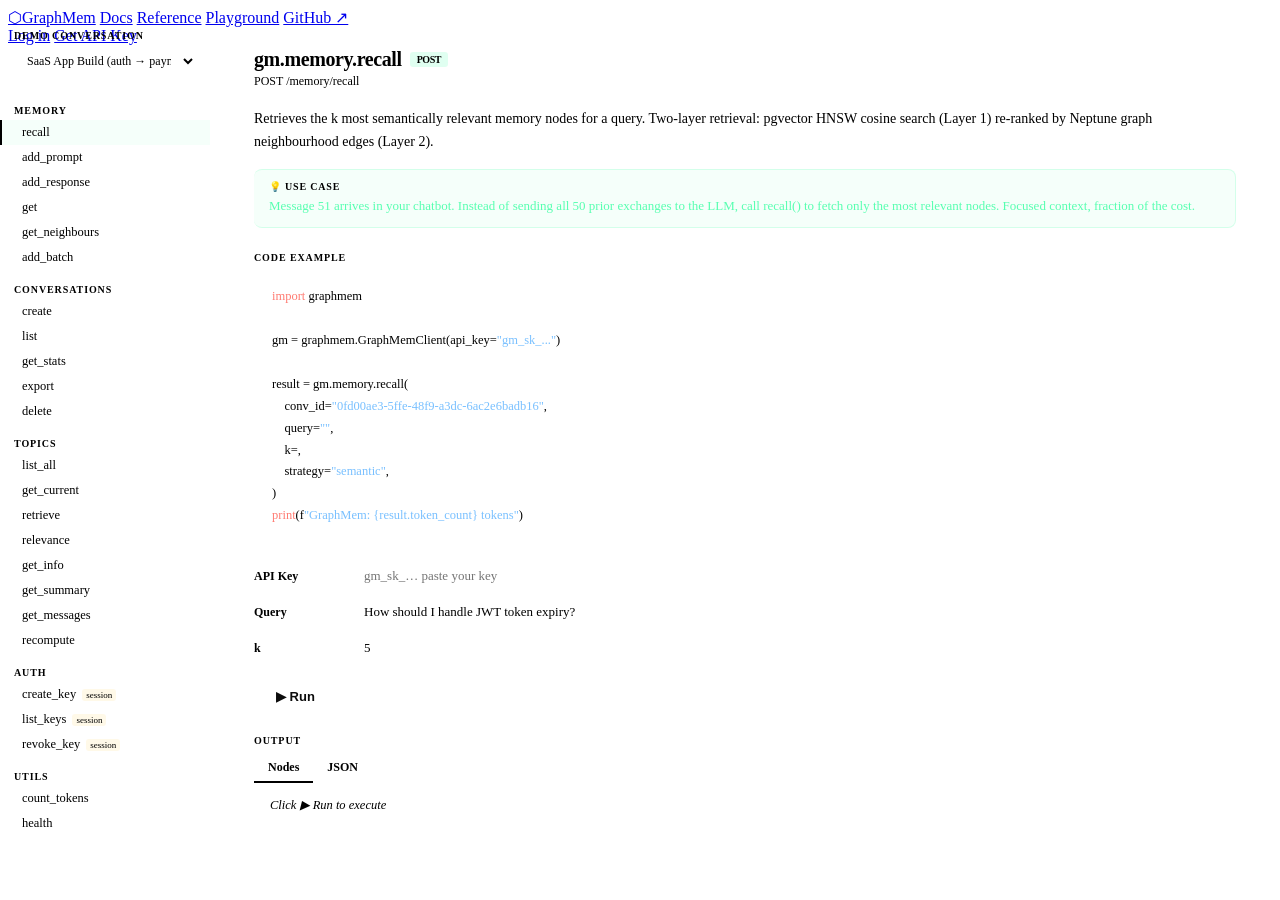
==== commit 4f7a7c09: "fix: playground output" ====
--- a/api/static/playground.html
+++ b/api/static/playground.html
@@ -6,7 +6,6 @@
   <title>Playground — GraphMem</title>
   <link rel="stylesheet" href="/static/css/styles.css"/>
   <style>
-    /* ── Layout override ─────────────────────────────────────────── */
     body { overflow: hidden; }
     .pg-wrap {
       position: fixed !important;
@@ -14,53 +13,35 @@
       left: 0; right: 0; bottom: 0;
       display: flex !important;
       padding: 0 !important;
-      margin: 0;
-    }
-
-    /* ── Sidebar ─────────────────────────────────────────────────── */
+    }
+
+    /* Sidebar */
     .pg-sidebar {
-      width: 232px; min-width: 232px;
+      width: 210px; min-width: 210px;
       background: var(--surface);
       border-right: 1px solid var(--border);
       display: flex; flex-direction: column; overflow: hidden;
     }
-    .pg-sidebar-top {
-      padding: 14px 14px 12px;
-      border-bottom: 1px solid var(--border);
-    }
+    .pg-sidebar-top { padding: 12px 14px; border-bottom: 1px solid var(--border); }
     .pg-field-label {
       font-size: 10px; font-weight: 700; color: var(--text-3);
-      text-transform: uppercase; letter-spacing: .9px; margin-bottom: 5px;
-    }
-    .pg-api-key, .pg-conv-select {
-      width: 100%; box-sizing: border-box;
-      background: var(--bg); border: 1px solid var(--border-2);
-      border-radius: 5px; color: var(--text);
-      font-size: 11px; padding: 6px 9px;
-      font-family: var(--mono);
-    }
-    .pg-api-key { margin-bottom: 10px; }
-    .pg-api-key::placeholder { color: var(--text-3); }
-    .pg-conv-select { cursor: pointer; }
-    .pg-get-key {
-      display: block; margin-top: 7px;
-      font-size: 11px; color: var(--accent);
-      text-decoration: none; font-weight: 600;
-    }
-    .pg-get-key:hover { opacity: .8; }
+      text-transform: uppercase; letter-spacing: .9px; margin-bottom: 6px;
+    }
+    .pg-conv-select {
+      width: 100%; background: var(--bg); border: 1px solid var(--border-2);
+      border-radius: 5px; color: var(--text); font-size: 12px;
+      padding: 6px 9px; cursor: pointer; font-family: var(--font);
+    }
     .pg-method-list { flex: 1; overflow-y: auto; padding: 4px 0 24px; }
     .pg-ns-head {
       font-size: 10px; font-weight: 700; color: var(--text-3);
-      text-transform: uppercase; letter-spacing: .9px;
-      padding: 14px 14px 4px;
+      text-transform: uppercase; letter-spacing: .9px; padding: 14px 14px 4px;
     }
     .pg-item {
+      padding: 5px 14px 5px 20px; font-size: 12.5px; color: var(--text-2);
+      cursor: pointer; border-left: 2px solid transparent;
+      transition: all .1s; font-family: var(--mono); user-select: none;
       display: flex; align-items: center; gap: 6px;
-      padding: 5px 14px 5px 20px;
-      font-size: 12.5px; color: var(--text-2);
-      cursor: pointer; border-left: 2px solid transparent;
-      transition: all .1s; font-family: var(--mono);
-      user-select: none;
     }
     .pg-item:hover { color: var(--text); background: var(--surface-2); }
     .pg-item.active { color: var(--accent); border-left-color: var(--accent); background: rgba(0,255,136,.04); }
@@ -69,17 +50,13 @@
       border-radius: 3px; padding: 1px 4px; font-family: var(--font);
     }
 
-    /* ── Main panel ──────────────────────────────────────────────── */
-    .pg-main {
-      flex: 1; overflow-y: auto;
-      padding: 32px 44px 72px;
-      background: var(--bg);
-    }
+    /* Main */
+    .pg-main { flex: 1; overflow-y: auto; padding: 30px 44px 72px; background: var(--bg); }
     .method-title {
       font-size: 20px; font-weight: 700; color: var(--text);
       margin: 0 0 3px; font-family: var(--mono); letter-spacing: -.02em;
     }
-    .method-http { font-size: 12px; color: var(--text-3); margin: 0 0 20px; font-family: var(--mono); }
+    .method-http { font-size: 12px; color: var(--text-3); margin: 0 0 18px; font-family: var(--mono); }
     .badge {
       display: inline-block; font-size: 10px; font-weight: 700;
       padding: 2px 7px; border-radius: 3px; margin-left: 8px;
@@ -87,40 +64,35 @@
     }
     .b-POST   { background: rgba(0,255,136,.12); color: var(--accent); }
     .b-GET    { background: rgba(91,154,245,.12); color: var(--blue); }
-    .b-DELETE { background: rgba(255,85,85,.12); color: var(--red); }
+    .b-DELETE { background: rgba(255,85,85,.12);  color: var(--red); }
     .method-desc { font-size: 14px; color: var(--text-2); line-height: 1.65; margin-bottom: 16px; }
     .usecase-box {
-      background: rgba(0,255,136,.04);
-      border: 1px solid rgba(0,255,136,.15);
-      border-left: 3px solid var(--accent);
-      border-radius: 8px; padding: 12px 16px; margin-bottom: 26px;
-    }
-    .uc-label {
-      font-size: 10px; font-weight: 700; text-transform: uppercase;
-      letter-spacing: .8px; color: var(--accent); margin-bottom: 5px;
-    }
-    .uc-text { font-size: 13px; color: rgba(0,255,136,.7); margin: 0; line-height: 1.55; }
+      background: rgba(0,255,136,.04); border: 1px solid rgba(0,255,136,.14);
+      border-left: 3px solid var(--accent); border-radius: 8px;
+      padding: 11px 15px; margin-bottom: 24px;
+    }
+    .uc-label { font-size: 10px; font-weight: 700; text-transform: uppercase; letter-spacing: .8px; color: var(--accent); margin-bottom: 4px; }
+    .uc-text  { font-size: 13px; color: rgba(0,255,136,.65); margin: 0; line-height: 1.55; }
     .sec-label {
       font-size: 10px; font-weight: 700; color: var(--text-3);
       text-transform: uppercase; letter-spacing: .9px; margin: 0 0 8px;
     }
     pre.code-block {
-      background: var(--surface); border: 1px solid var(--border);
-      border-radius: 8px; padding: 16px 18px;
-      font-family: var(--mono); font-size: 12.5px;
-      line-height: 1.75; color: var(--text);
-      overflow-x: auto; margin: 0 0 20px; white-space: pre;
+      background: var(--surface); border: 1px solid var(--border); border-radius: 8px;
+      padding: 15px 18px; font-family: var(--mono); font-size: 12.5px;
+      line-height: 1.75; color: var(--text); overflow-x: auto; margin: 0 0 20px; white-space: pre;
     }
     .ck { color: #ff7b72; } .cs { color: #79c0ff; }
     .cc { color: var(--text-3); } .cn { color: #f2cc60; }
-    .params-wrap { margin-bottom: 20px; }
-    .param-row { display: flex; align-items: center; gap: 10px; margin-bottom: 9px; }
-    .param-label { font-size: 12px; font-weight: 600; color: var(--text-2); min-width: 100px; }
+
+    /* Params */
+    .params-wrap { margin-bottom: 18px; }
+    .param-row { display: flex; align-items: center; gap: 10px; margin-bottom: 8px; }
+    .param-label { font-size: 12px; font-weight: 600; color: var(--text-2); min-width: 90px; }
     .param-input {
       flex: 1; border: 1px solid var(--border-2); border-radius: 5px;
       padding: 6px 10px; font-size: 13px; font-family: var(--mono);
-      color: var(--text); background: var(--surface);
-      transition: border-color .12s;
+      color: var(--text); background: var(--surface); transition: border-color .12s;
     }
     .param-input:focus { outline: none; border-color: var(--accent); }
     .param-input[type=number] { max-width: 90px; }
@@ -129,12 +101,23 @@
       background: var(--surface); border: 1px solid var(--border);
       border-radius: 5px; padding: 6px 10px; word-break: break-all;
     }
+    .param-api-key { border-color: rgba(0,255,136,.25) !important; }
+    .param-api-key:focus { border-color: var(--accent) !important; }
+    .param-jwt-row {
+      display: flex; align-items: center; gap: 8px;
+      padding: 7px 10px; border-radius: 5px;
+      border: 1px solid; font-size: 12px; flex: 1;
+    }
+    .param-jwt-ok  { border-color: rgba(0,255,136,.25); color: var(--accent); background: rgba(0,255,136,.05); }
+    .param-jwt-bad { border-color: rgba(255,85,85,.25);  color: var(--red);    background: rgba(255,85,85,.05); }
+
+    /* Buttons */
     .run-btn {
       display: inline-flex; align-items: center; gap: 8px;
       background: var(--accent); color: #0c0c0c;
       border: none; border-radius: 6px; padding: 9px 22px;
       font-size: 13px; font-weight: 700; cursor: pointer;
-      transition: all .12s; margin-bottom: 24px;
+      transition: all .12s; margin-bottom: 22px;
     }
     .run-btn:hover { opacity: .88; transform: translateY(-1px); }
     .run-btn:active { transform: none; }
@@ -145,83 +128,75 @@
       animation: spin .65s linear infinite; display: inline-block;
     }
     @keyframes spin { to { transform: rotate(360deg); } }
-    .jwt-notice {
-      background: rgba(255,204,68,.06); border: 1px solid rgba(255,204,68,.2);
-      border-radius: 7px; padding: 11px 14px;
-      font-size: 13px; color: var(--yellow); margin-bottom: 18px;
-    }
-    .nokey-notice {
-      display: none; background: rgba(91,154,245,.06);
-      border: 1px solid rgba(91,154,245,.2); border-radius: 7px;
-      padding: 11px 14px; font-size: 13px; color: var(--blue); margin-bottom: 18px;
-    }
-    .nokey-notice a { color: var(--accent); font-weight: 600; }
-
-    /* ── Output ──────────────────────────────────────────────────── */
-    .output-tabs {
-      display: flex; gap: 0; margin-bottom: 0;
-      border-bottom: 1px solid var(--border);
-    }
+
+    /* Output */
+    .output-wrap { border: 1px solid var(--border); border-radius: 8px; }
+    .output-tabs { display: flex; border-bottom: 1px solid var(--border); }
     .output-tab {
-      padding: 6px 14px; font-size: 12px; font-weight: 600;
-      color: var(--text-3); cursor: pointer; border-bottom: 2px solid transparent;
-      margin-bottom: -1px; transition: all .1s; user-select: none;
+      padding: 6px 14px; font-size: 12px; font-weight: 600; color: var(--text-3);
+      cursor: pointer; border-bottom: 2px solid transparent; margin-bottom: -1px;
+      transition: all .1s; user-select: none;
     }
     .output-tab.active { color: var(--accent); border-bottom-color: var(--accent); }
     .output-panel {
-      background: var(--surface); border: 1px solid var(--border);
-      border-top: none; border-radius: 0 0 8px 8px;
-      padding: 14px 18px; font-family: var(--mono);
+      background: var(--surface); padding: 13px 16px; font-family: var(--mono);
       font-size: 12.5px; line-height: 1.6; color: var(--text);
-      max-height: 380px; overflow-y: auto;
+      max-height: 360px; overflow-y: auto; border-radius: 0 0 8px 8px;
       white-space: pre-wrap; word-break: break-word;
     }
-    .output-wrap { border: 1px solid var(--border); border-radius: 8px; margin-bottom: 24px; }
-    .output-wrap .output-tabs { border-radius: 8px 8px 0 0; border-bottom: 1px solid var(--border); }
     .output-panel.idle { color: var(--text-3); font-style: italic; white-space: normal; }
-    .output-panel.err  { border-top: 1px solid rgba(255,85,85,.3); color: var(--red); }
-
-    /* Message cards */
-    .msg-cards { padding: 14px; }
-    .msg-card {
-      border: 1px solid var(--border); border-radius: 8px;
-      margin-bottom: 10px; overflow: hidden;
-    }
+    .output-panel.err  { color: var(--red); }
+    .msg-cards { padding: 10px; }
+    .msg-card { border: 1px solid var(--border); border-radius: 7px; margin-bottom: 8px; overflow: hidden; }
     .msg-card:last-child { margin-bottom: 0; }
-    .msg-card-header {
-      display: flex; align-items: center; justify-content: space-between;
-      padding: 7px 12px; background: var(--surface-2);
-      border-bottom: 1px solid var(--border);
-      font-size: 10px; font-weight: 700; text-transform: uppercase; letter-spacing: .7px;
-    }
-    .msg-card-header .tag-user { color: var(--blue); }
-    .msg-card-header .tag-resp { color: var(--accent); }
-    .msg-card-score { color: var(--text-3); font-weight: 400; font-family: var(--mono); }
-    .msg-prompt, .msg-response {
-      padding: 9px 12px; font-size: 13px; line-height: 1.55; color: var(--text-2);
-    }
-    .msg-prompt { color: var(--text); background: transparent; }
-    .msg-divider { height: 1px; background: var(--border); margin: 0; }
-
-    /* Token savings */
+    .msg-card-hdr {
+      display: flex; justify-content: space-between; align-items: center;
+      padding: 5px 11px; background: var(--surface-2); border-bottom: 1px solid var(--border);
+      font-size: 10px; font-weight: 700; text-transform: uppercase; letter-spacing: .6px;
+    }
+    .msg-card-hdr .turn { color: var(--blue); }
+    .msg-card-hdr .score { color: var(--text-3); font-weight: 400; font-family: var(--mono); }
+    .msg-prompt  { padding: 8px 11px; font-size: 13px; color: var(--text); line-height: 1.5; font-family: var(--font); }
+    .msg-divider { height: 1px; background: var(--border); }
+    .msg-resp    { padding: 8px 11px; font-size: 13px; color: var(--text-2); line-height: 1.5; font-family: var(--font); }
     .token-savings {
-      margin-top: 16px; padding: 16px 18px;
-      background: rgba(0,255,136,.04);
-      border: 1px solid rgba(0,255,136,.12);
-      border-radius: 8px;
-    }
-    .ts-title { font-size: 12px; font-weight: 700; color: var(--accent); margin: 0 0 14px; }
-    .ts-row { margin-bottom: 10px; }
-    .ts-row-label { display: flex; justify-content: space-between; font-size: 11px; color: var(--text-3); margin-bottom: 4px; }
-    .ts-track { height: 20px; background: var(--surface-2); border-radius: 4px; overflow: hidden; }
+      margin-top: 14px; padding: 14px 16px;
+      background: rgba(0,255,136,.04); border: 1px solid rgba(0,255,136,.12); border-radius: 8px;
+    }
+    .ts-title { font-size: 12px; font-weight: 700; color: var(--accent); margin: 0 0 12px; }
+    .ts-row { margin-bottom: 8px; }
+    .ts-lbl { display: flex; justify-content: space-between; font-size: 11px; color: var(--text-3); margin-bottom: 3px; }
+    .ts-track { height: 18px; background: var(--surface-2); border-radius: 4px; overflow: hidden; }
     .ts-fill {
       height: 100%; background: var(--accent); border-radius: 4px;
       display: flex; align-items: center; justify-content: flex-end;
-      padding-right: 7px; font-size: 10px; font-weight: 700; color: #0c0c0c;
+      padding-right: 6px; font-size: 10px; font-weight: 700; color: #0c0c0c;
       transition: width .6s ease;
     }
-    .ts-full-bar { height: 100%; background: var(--border-2); border-radius: 4px; }
-    .ts-savings { font-size: 13px; font-weight: 700; color: var(--accent); margin-top: 10px; }
+    .ts-savings { font-size: 13px; font-weight: 700; color: var(--accent); margin-top: 8px; }
+
+    /* Recall stats panel */
+    .cold-banner {
+      display: flex; align-items: flex-start; gap: 9px; margin-bottom: 12px;
+      background: rgba(255,204,68,.08); border: 1px solid rgba(255,204,68,.25);
+      border-left: 3px solid var(--yellow); border-radius: 7px; padding: 10px 13px;
+      font-size: 12.5px; color: rgba(255,204,68,.85); line-height: 1.5;
+    }
+    .cold-banner .cold-icon { font-size: 14px; margin-top: 1px; flex-shrink: 0; }
+    .recall-stats-grid {
+      display: grid; grid-template-columns: repeat(4, 1fr); gap: 8px; margin-bottom: 12px;
+    }
+    .rs-card {
+      background: var(--surface); border: 1px solid var(--border);
+      border-radius: 7px; padding: 10px 12px; text-align: center;
+    }
+    .rs-val {
+      font-size: 22px; font-weight: 800; color: var(--text); font-family: var(--mono);
+      line-height: 1.2; margin-bottom: 3px;
+    }
+    .rs-strategy { font-size: 13px !important; text-transform: uppercase; letter-spacing: .04em; }
+    .rs-key { font-size: 10px; font-weight: 600; color: var(--text-3); text-transform: uppercase; letter-spacing: .7px; }
+    .msg-resp-pending { font-style: italic; color: var(--text-3) !important; }
   </style>
 </head>
 <body>
@@ -235,7 +210,8 @@
     <a href="https://github.com/avik22835/graphmem" class="nav-link" target="_blank" rel="noopener">GitHub ↗</a>
     <div class="nav-right">
       <div class="nav-divider"></div>
-      <a href="/login" class="nav-link" id="navLogin">Log in</a>
+      <span id="navUser" style="font-size:13px;color:var(--text-2)"></span>
+      <a href="/login" id="navLogin" class="nav-link">Log in</a>
       <a href="/signup" class="btn btn-ghost btn-sm">Get API Key</a>
     </div>
   </div>
@@ -244,32 +220,26 @@
 <div class="pg-wrap">
   <aside class="pg-sidebar">
     <div class="pg-sidebar-top">
-      <div class="pg-field-label">API Key</div>
-      <input class="pg-api-key" id="apiKeyInput" type="password"
-             placeholder="gm_sk_… — paste your key" autocomplete="off"/>
-      <div class="pg-field-label" style="margin-top:10px">Demo Conversation</div>
+      <div class="pg-field-label">Demo Conversation</div>
       <select class="pg-conv-select" id="convSelect" onchange="switchConv(this.value)">
         <option value="conv2">SaaS App Build (auth → payments → backend)</option>
         <option value="conv1">Multi-topic Chat (cooking → travel → coding)</option>
       </select>
-      <a href="/signup" class="pg-get-key">→ Get your free API key</a>
     </div>
     <div class="pg-method-list" id="methodList"></div>
   </aside>
 
   <main class="pg-main" id="methodPanel">
-    <div style="color:var(--text-3);padding-top:40px;font-size:14px">Loading demo data…</div>
+    <div style="color:var(--text-3);padding-top:40px;font-size:14px">Select a method from the sidebar →</div>
   </main>
 </div>
 
 <script src="/static/js/auth.js"></script>
 <script>
-/* ── Config ──────────────────────────────────────────────────────── */
 const CONF = {
-  conv1: { id: '0eaf5486-63c6-4f5c-a4d8-5c761f1fa91d', label: 'Multi-topic Chat' },
-  conv2: { id: '0fd00ae3-5ffe-48f9-a3dc-6ac2e6badb16', label: 'SaaS App Build'   },
+  conv1: { id: '0eaf5486-63c6-4f5c-a4d8-5c761f1fa91d' },
+  conv2: { id: '0fd00ae3-5ffe-48f9-a3dc-6ac2e6badb16' },
 };
-
 const state = {
   conv: 'conv2', method: 'memory.recall', outputTab: 'cards',
   cache: {
@@ -278,41 +248,55 @@
   }
 };
 
-/* ── Helpers ─────────────────────────────────────────────────────── */
-const apiKey  = () => document.getElementById('apiKeyInput').value.trim();
-const convId  = () => CONF[state.conv].id;
-const cache   = () => state.cache[state.conv];
-const hasKey  = () => !!apiKey();
+const convId = () => CONF[state.conv].id;
+const cache  = () => state.cache[state.conv];
+
+function getApiKey() {
+  return document.getElementById('p_api_key')?.value?.trim()
+      || localStorage.getItem('gm_api_key') || '';
+}
+function saveApiKey(v) { if (v) localStorage.setItem('gm_api_key', v); }
 
 async function apiFetch(path, opts={}) {
-  const key = apiKey();
-  if (!key && path !== '/health') throw new Error('No API key — paste your key in the sidebar or get one free at /signup');
-  const h = { 'Content-Type': 'application/json' };
-  if (key) h['X-API-Key'] = key;
-  const r = await fetch(path, { ...opts, headers: { ...h, ...(opts.headers||{}) } });
+  const key = getApiKey();
+  if (!key) throw new Error('Paste your API key in the field above');
+  const r = await fetch(path, {
+    ...opts,
+    headers: { 'X-API-Key': key, 'Content-Type': 'application/json', ...(opts.headers||{}) }
+  });
   if (!r.ok) { const t = await r.text(); throw new Error(`${r.status} — ${t}`); }
   return r;
 }
 
+async function jwtFetch(path, opts={}) {
+  const jwt = localStorage.getItem('gm_id_token');
+  if (!jwt) throw new Error('Not logged in — log in at /login first, then come back here');
+  const r = await fetch(path, {
+    ...opts,
+    headers: { 'Authorization': `Bearer ${jwt}`, 'Content-Type': 'application/json', ...(opts.headers||{}) }
+  });
+  if (!r.ok) { const t = await r.text(); throw new Error(`${r.status} — ${t}`); }
+  return r;
+}
+
 function hl(code) {
   let s = code.replace(/&/g,'&amp;').replace(/</g,'&lt;').replace(/>/g,'&gt;');
-  s = s.replace(/"([^"\n]*)"/g,  '<span class="cs">"$1"</span>');
-  s = s.replace(/'([^'\n]*)'/g,  "<span class=\"cs\">'$1'</span>");
-  s = s.replace(/(#[^\n]*)/g,    '<span class="cc">$1</span>');
-  s = s.replace(/\b(import|from|await|async|def|return|for|in|if|else|True|False|None|print|len|not)\b/g,
-                '<span class="ck">$1</span>');
+  s = s.replace(/"([^"\n]*)"/g, '<span class="cs">"$1"</span>');
+  s = s.replace(/'([^'\n]*)'/g, "<span class=\"cs\">'$1'</span>");
+  s = s.replace(/(#[^\n]*)/g,   '<span class="cc">$1</span>');
+  s = s.replace(/\b(import|from|await|async|def|return|for|in|if|else|True|False|None|print|len|not)\b/g, '<span class="ck">$1</span>');
   s = s.replace(/\b(\d+\.?\d*)\b/g, '<span class="cn">$1</span>');
   return s;
 }
-function escHtml(s){ return String(s||'').replace(/&/g,'&amp;').replace(/</g,'&lt;').replace(/>/g,'&gt;'); }
+function esc(s){ return String(s||'').replace(/&/g,'&amp;').replace(/</g,'&lt;').replace(/>/g,'&gt;'); }
 
 /* ── Methods ─────────────────────────────────────────────────────── */
 const METHODS = [
-  /* ── MEMORY ──────────────────────────────────────────── */
+  // ── MEMORY ────────────────────────────────────────────────────────
   {
     id:'memory.recall', ns:'memory', label:'recall', badge:'POST', http:'POST /memory/recall',
-    desc:'Retrieves the k most semantically relevant memory nodes for a query using two-layer retrieval: pgvector HNSW cosine search (Layer 1) re-ranked by Neptune graph neighbourhood edges (Layer 2).',
-    usecase:'Message 51 arrives in your chatbot. Instead of sending all 50 prior exchanges — often thousands of tokens — to your LLM, call recall() to fetch only the most relevant nodes. Focused context, fraction of the cost.',
+    desc:'Retrieves the k most semantically relevant memory nodes for a query. Two-layer retrieval: pgvector HNSW cosine search (Layer 1) re-ranked by Neptune graph neighbourhood edges (Layer 2).',
+    usecase:'Message 51 arrives in your chatbot. Instead of sending all 50 prior exchanges to the LLM, call recall() to fetch only the most relevant nodes. Focused context, fraction of the cost.',
     params:[
       {id:'query',label:'Query',type:'text',
        defConv1:'What cooking techniques did we discuss?',
@@ -330,95 +314,74 @@
     k=${p.k},
     strategy="semantic",
 )
-
-# Feed to your LLM instead of full history
-llm_context = result.context
 print(f"GraphMem: {result.token_count} tokens")`,
     execute: async (cid,p) => {
       const sR = await apiFetch(`/conversations/${cid}/stats`);
       const stats = await sR.json();
-      const r = await apiFetch('/memory/recall',{
-        method:'POST',
-        body:JSON.stringify({conversation_id:cid,query:p.query,k:parseInt(p.k),strategy:'semantic'})
-      });
-      const d = await r.json();
-      d._fullEst = (stats.node_count||50)*150;
-      return d;
-    },
-    extra:'recall_view'
+      const r = await apiFetch('/memory/recall',{method:'POST',
+        body:JSON.stringify({conversation_id:cid,query:p.query,k:parseInt(p.k),strategy:'semantic'})});
+      const d = await r.json(); d._nodeCount=stats.node_count||0; d._fullEst=(stats.node_count||50)*150; return d;
+    }, extra:'recall_view'
   },
   {
     id:'memory.add_prompt', ns:'memory', label:'add_prompt', badge:'POST', http:'POST /memory/prompt',
-    desc:'Logs a user prompt as a new pending memory node. Returns a memory_id — store it and pass to add_response() after your LLM replies to complete the node.',
-    usecase:'Your agent receives a user message. Before forwarding it to your LLM, log it with add_prompt() so every turn is captured in the memory graph. Nothing is ever lost.',
-    params:[
-      {id:'content',label:'Content',type:'text',
-       defConv1:'How do I make crème brûlée at home?',
-       defConv2:'How do I rotate refresh tokens safely?'}
-    ],
+    desc:'Logs a user prompt as a new pending memory node. Returns a memory_id — pass it to add_response() after your LLM replies.',
+    usecase:'Your agent receives a user message. Log it with add_prompt() before forwarding to the LLM so every turn is captured. Nothing is ever lost.',
+    params:[{id:'content',label:'Content',type:'text',
+      defConv1:'How do I make crème brûlée at home?',
+      defConv2:'How do I rotate refresh tokens safely?'}],
     code:(cid,p)=>
 `memory_id = gm.memory.add_prompt(
     conv_id="${cid}",
     content="${p.content}",
 )
-# Save memory_id — pass it to add_response()
 print(f"Node created: {memory_id}")`,
     execute: async (cid,p) => {
-      const r = await apiFetch('/memory/prompt',{
-        method:'POST', body:JSON.stringify({conversation_id:cid,content:p.content})
-      });
+      const r = await apiFetch('/memory/prompt',{method:'POST',
+        body:JSON.stringify({conversation_id:cid,content:p.content})});
       return r.json();
     }
   },
   {
     id:'memory.add_response', ns:'memory', label:'add_response', badge:'POST', http:'POST /memory/{memory_id}/response',
-    desc:"Attaches your LLM's response to a pending node, marking it complete. Triggers the async pipeline: embedding computation → Neptune edge creation → topic recompute queue.",
-    usecase:'Your LLM has replied. Call add_response() to seal the node. The node worker queues embedding computation immediately — this turn becomes searchable via recall() within seconds.',
-    params:[
-      {id:'content',label:'Response',type:'text',
-       defConv1:'Crème brûlée requires a kitchen torch for the caramelized sugar top. Use heavy cream, not milk.',
-       defConv2:'On each use of the refresh token, issue a brand new one and invalidate the old one (rotation pattern).'}
-    ],
+    desc:"Attaches the LLM's response to a pending node, marking it complete. Triggers the async pipeline: embedding → Neptune edges → topic recompute.",
+    usecase:'Your LLM has replied. Call add_response() to seal the node — it becomes searchable via recall() within seconds.',
+    params:[{id:'content',label:'Response',type:'text',
+      defConv1:'Crème brûlée requires a kitchen torch for the caramelized sugar top.',
+      defConv2:'On each refresh token use, issue a brand new one and invalidate the old (rotation pattern).'}],
     code:(cid,p)=>
-`# memory_id came from add_prompt()
-gm.memory.add_response(
+`gm.memory.add_response(
     memory_id=memory_id,
     conv_id="${cid}",
     content=llm_response,
-)
-# Node is now complete — embedding + graph edges queued`,
+)`,
     execute: async (cid,p) => {
-      const pR = await apiFetch('/memory/prompt',{
-        method:'POST', body:JSON.stringify({conversation_id:cid,content:'Demo prompt for add_response example'})
-      });
+      const pR = await apiFetch('/memory/prompt',{method:'POST',
+        body:JSON.stringify({conversation_id:cid,content:'Demo prompt for add_response'})});
       const {memory_id} = await pR.json();
-      const r = await apiFetch(`/memory/${memory_id}/response`,{
-        method:'POST', body:JSON.stringify({conversation_id:cid,content:p.content})
-      });
-      return {memory_id, ...(await r.json())};
+      const r = await apiFetch(`/memory/${memory_id}/response`,{method:'POST',
+        body:JSON.stringify({conversation_id:cid,content:p.content})});
+      return {memory_id,...(await r.json())};
     }
   },
   {
     id:'memory.get', ns:'memory', label:'get', badge:'GET', http:'GET /memory/{memory_id}',
-    desc:'Fetches a single memory node by ID — prompt, response, status, timestamps, and metadata.',
-    usecase:"You stored a memory_id alongside a session. Retrieve it later to inspect what was logged, verify embedding status (status: complete means it's in the graph), or display the original exchange to the user.",
+    desc:'Fetches a single memory node by ID — prompt, response, status, timestamps, metadata.',
+    usecase:"Retrieve a stored memory_id to inspect what was logged, verify embedding status (status: complete = in graph), or display the original exchange.",
     params:[{id:'memory_id',label:'memory_id',type:'cache_node'}],
     code:(cid,p,c)=>
 `node = gm.memory.get(memory_id="${c.nodeId||'<memory_id>'}")
-
 print(node["prompt"])
-print(node["response"])
-print(node["status"])   # "complete" once embedded and in graph`,
+print(node["status"])   # "complete" once embedded`,
     execute: async (cid,p,c) => {
-      if (!c.nodeId) throw new Error('No nodes cached. Wait for embedding to complete.');
-      const r = await apiFetch(`/memory/${c.nodeId}`);
-      return r.json();
+      if (!c.nodeId) throw new Error('No nodes cached — paste an API key and run recall() first.');
+      return (await apiFetch(`/memory/${c.nodeId}`)).json();
     }
   },
   {
     id:'memory.get_neighbours', ns:'memory', label:'get_neighbours', badge:'GET', http:'GET /memory/{memory_id}/neighbours',
-    desc:'Returns memory nodes semantically adjacent to a given node in the Neptune cosine similarity graph, ranked by edge weight.',
-    usecase:'"Show me more context around this message." get_neighbours() follows Neptune graph edges — surfaces all semantically related exchanges regardless of when they occurred.',
+    desc:'Returns memory nodes semantically adjacent in the Neptune similarity graph, ranked by edge weight.',
+    usecase:'"Show me more context around this message." Follows Neptune graph edges — surfaces related exchanges regardless of when they occurred.',
     params:[
       {id:'memory_id',label:'memory_id',type:'cache_node'},
       {id:'threshold',label:'Threshold',type:'number',def:0.7}
@@ -427,260 +390,171 @@
 `neighbours = gm.memory.get_neighbours(
     memory_id="${c.nodeId||'<memory_id>'}",
     threshold=${p.threshold},
-    limit=10,
-    order="relevance",
 )
 for n in neighbours:
     print(f"[{n['edge_weight']:.2f}] {n['prompt'][:80]}")`,
     execute: async (cid,p,c) => {
-      if (!c.nodeId) throw new Error('No nodes cached. Wait for embedding to complete.');
-      const r = await apiFetch(`/memory/${c.nodeId}/neighbours?threshold=${p.threshold}&limit=10&order=relevance`);
-      return r.json();
+      if (!c.nodeId) throw new Error('No nodes cached — paste an API key and run recall() first.');
+      return (await apiFetch(`/memory/${c.nodeId}/neighbours?threshold=${p.threshold}&limit=10&order=relevance`)).json();
     }
   },
   {
     id:'memory.add_batch', ns:'memory', label:'add_batch', badge:'POST', http:'POST /memory/batch',
-    desc:'Bulk-inserts up to 100 complete prompt+response pairs in one request. All items are marked complete immediately and queued for embedding.',
-    usecase:"Onboarding a user who already has chat history in your existing system. Instead of 200 individual API calls, batch-import their entire history and let GraphMem build the semantic graph asynchronously.",
+    desc:'Bulk-inserts up to 100 complete prompt+response pairs in one request. All items queued for embedding immediately.',
+    usecase:"Onboarding a user with existing chat history. Batch-import their full history in one call instead of 200 individual requests.",
     params:[],
     code:(cid)=>
 `memory_ids = gm.memory.add_batch(items=[
-    {
-        "conversation_id": "${cid}",
-        "prompt": "What's the difference between stateless and stateful auth?",
-        "response": "Stateless auth (JWT) stores session in the token — no server-side state.",
-    },
-    {
-        "conversation_id": "${cid}",
-        "prompt": "Which is better for microservices?",
-        "response": "Stateless JWT scales horizontally without a shared session store.",
-    },
+    {"conversation_id":"${cid}","prompt":"What is stateless auth?","response":"JWT — no server-side session."},
+    {"conversation_id":"${cid}","prompt":"Better for microservices?","response":"Yes, scales horizontally."},
 ])
 print(f"Imported {len(memory_ids)} nodes")`,
     execute: async (cid) => {
-      const r = await apiFetch('/memory/batch',{
-        method:'POST',
-        body:JSON.stringify({items:[
-          {conversation_id:cid,prompt:"What's the difference between stateless and stateful auth?",response:"Stateless auth (JWT) stores session in the token — no server-side state needed."},
-          {conversation_id:cid,prompt:"Which is better for microservices?",response:"Stateless JWT scales horizontally without a shared session store."},
-        ]})
-      });
+      const r = await apiFetch('/memory/batch',{method:'POST',body:JSON.stringify({items:[
+        {conversation_id:cid,prompt:"What's the difference between stateless and stateful auth?",response:"Stateless auth (JWT) stores session in the token — no server-side state needed."},
+        {conversation_id:cid,prompt:"Which is better for microservices?",response:"Stateless JWT scales horizontally without a shared session store."},
+      ]})});
       return r.json();
     }
   },
-
-  /* ── CONVERSATIONS ────────────────────────────────────── */
+  // ── CONVERSATIONS ──────────────────────────────────────────────────
   {
     id:'conversations.create', ns:'conversations', label:'create', badge:'POST', http:'POST /conversations',
-    desc:'Creates a new empty conversation context and returns a conversation_id. Store this ID tied to your user or session.',
-    usecase:'A new user signs up or starts a fresh chat. Call create() to provision an isolated memory context for them — all future add_prompt / recall calls reference this ID.',
+    desc:'Creates a new empty conversation context and returns a conversation_id.',
+    usecase:'A new user signs up or starts a fresh chat. Call create() to provision an isolated memory context tied to their session.',
     params:[],
     code:()=>
 `conv_id = gm.conversations.create()
-
-# Persist tied to your user session
-db.save(user_id=current_user.id, conv_id=conv_id)
-print(f"Ready: {conv_id}")`,
-    execute: async () => {
-      const r = await apiFetch('/conversations',{method:'POST',body:JSON.stringify({})});
-      return r.json();
-    }
+db.save(user_id=current_user.id, conv_id=conv_id)`,
+    execute: async () => (await apiFetch('/conversations',{method:'POST',body:JSON.stringify({})})).json()
   },
   {
     id:'conversations.list', ns:'conversations', label:'list', badge:'GET', http:'GET /conversations',
-    desc:'Lists all conversations for your API key, ordered newest first, with node count and last topic recompute timestamp.',
-    usecase:'Admin dashboard or observability view — see all active agent sessions, how many memory nodes each has accumulated, and when topics were last clustered.',
+    desc:'Lists all conversations for your API key, ordered newest first.',
+    usecase:'Admin dashboard — see all active agent sessions, node counts, and topic timestamps.',
     params:[],
     code:()=>
 `convs = gm.conversations.list()
-
 for c in convs:
     print(f"{c['conversation_id'][:8]}…  nodes={c['node_count']}")`,
-    execute: async () => {
-      const r = await apiFetch('/conversations');
-      return r.json();
-    }
+    execute: async () => (await apiFetch('/conversations')).json()
   },
   {
     id:'conversations.get_stats', ns:'conversations', label:'get_stats', badge:'GET', http:'GET /conversations/{conv_id}/stats',
-    desc:'Returns conversation health: node count, topic count, dirty topics pending recompute, first/last activity timestamps, and embedding coverage.',
-    usecase:'Before choosing a retrieval strategy, check conversation size. If node_count > 20, use recall(). For a fresh 3-message conversation, send the full history directly — recall adds latency for tiny contexts.',
+    desc:'Returns node count, topic count, dirty topics, first/last activity, and embedding coverage.',
+    usecase:'Check conversation size before choosing retrieval strategy — use recall() if node_count > 20, else send full history.',
     params:[],
     code:(cid)=>
 `stats = gm.conversations.get_stats(conv_id="${cid}")
-
-print(f"Nodes:  {stats['node_count']}")
-print(f"Topics: {stats['topic_count']}")
-
 if stats["node_count"] > 20:
-    context = gm.memory.recall(conv_id, query=user_query, k=5)
+    context = gm.memory.recall(conv_id, query=query, k=5)
 else:
     context = gm.conversations.export(conv_id)`,
-    execute: async (cid) => {
-      const r = await apiFetch(`/conversations/${cid}/stats`);
-      return r.json();
-    }
+    execute: async (cid) => (await apiFetch(`/conversations/${cid}/stats`)).json()
   },
   {
     id:'conversations.export', ns:'conversations', label:'export', badge:'GET', http:'GET /conversations/{conv_id}/export',
-    desc:'Exports all memory nodes ordered by index — full prompt, response, timestamps, and metadata for every turn.',
-    usecase:'Build a fine-tuning dataset from your agent sessions, generate a readable transcript for the user, or run offline analytics on topic distribution.',
+    desc:'Exports all memory nodes ordered by index — full prompt, response, timestamps, and metadata.',
+    usecase:'Build a fine-tuning dataset, generate a readable transcript, or run analytics on topic distribution.',
     params:[],
     code:(cid)=>
 `nodes = gm.conversations.export(conv_id="${cid}")
-print(f"Exported {len(nodes)} nodes")
-
-dataset = [
-    {"prompt": n["prompt"], "completion": n["response"]}
-    for n in nodes
-]`,
-    execute: async (cid) => {
-      const r = await apiFetch(`/conversations/${cid}/export`);
-      return r.json();
-    }
+dataset = [{"prompt":n["prompt"],"completion":n["response"]} for n in nodes]`,
+    execute: async (cid) => (await apiFetch(`/conversations/${cid}/export`)).json()
   },
   {
     id:'conversations.delete', ns:'conversations', label:'delete', badge:'DELETE', http:'DELETE /conversations/{conv_id}',
-    desc:"Permanently deletes a conversation and all its memory nodes, topics, and Neptune graph edges. Irreversible. This demo creates a temp conversation then deletes it.",
-    usecase:'A user deletes their account or a session expires. Clean up all associated memory — GDPR compliance, storage hygiene, or retiring expired agent sessions.',
+    desc:'Permanently deletes a conversation and all its nodes, topics, and Neptune graph edges. Demo creates a temp conversation then deletes it.',
+    usecase:'User deletes their account or session expires — GDPR cleanup, storage hygiene.',
     params:[],
     code:()=>
-`# Hard-delete a conversation and all its graph data
-gm.conversations.delete(conv_id=expired_session_conv_id)`,
+`gm.conversations.delete(conv_id=expired_session_conv_id)`,
     execute: async () => {
-      const cr = await apiFetch('/conversations',{method:'POST',body:JSON.stringify({})});
-      const {conversation_id} = await cr.json();
+      const {conversation_id} = await (await apiFetch('/conversations',{method:'POST',body:'{}'})).json();
       await apiFetch(`/conversations/${conversation_id}`,{method:'DELETE'});
-      return {deleted:conversation_id, status:'ok'};
-    }
-  },
-
-  /* ── TOPICS ───────────────────────────────────────────── */
+      return {deleted:conversation_id,status:'ok'};
+    }
+  },
+  // ── TOPICS ─────────────────────────────────────────────────────────
   {
     id:'topics.list_all', ns:'topics', label:'list_all', badge:'GET', http:'GET /topics?conversation_id=',
-    desc:"Returns all topic clusters discovered via Louvain community detection — labels, descriptions, coherence scores, member message IDs, and status (active / dormant / resolved).",
-    usecase:'Build a "conversation map" feature. Show users exactly what their AI assistant has covered, with message counts per cluster. Multi-topic conversations become instantly navigable.',
+    desc:'Returns all Louvain-detected topic clusters — labels, descriptions, coherence scores, message IDs, status.',
+    usecase:'Build a "conversation map" feature. Show users what their AI covered, with message counts per cluster.',
     params:[],
     code:(cid)=>
 `topics = gm.topics.list_all(conv_id="${cid}")
-
 for t in topics:
-    print(f"[{t['status']}] {t['label']}")
-    print(f"  {len(t['message_ids'])} messages, coherence={t['coherence']:.2f}")`,
-    execute: async (cid) => {
-      const r = await apiFetch(`/topics?conversation_id=${cid}`);
-      return r.json();
-    }
+    print(f"[{t['status']}] {t['label']} — {len(t['message_ids'])} msgs")`,
+    execute: async (cid) => (await apiFetch(`/topics?conversation_id=${cid}`)).json()
   },
   {
     id:'topics.get_current', ns:'topics', label:'get_current', badge:'GET', http:'GET /topics/current?conversation_id=',
-    desc:"Identifies the currently active topic based on recent messages' embedding centroid proximity. Supports centroid, hybrid, and LLM detection modes.",
-    usecase:'Your agent receives a message. Before calling your LLM, check the current topic to pick the right system prompt or route to a specialist sub-agent.',
+    desc:"Identifies the currently active topic by embedding centroid proximity. Modes: centroid, hybrid, llm.",
+    usecase:'Check the current topic before calling your LLM to route to a specialist sub-agent or pick the right system prompt.',
+    params:[{id:'mode',label:'Mode',type:'select',options:['centroid','hybrid'],def:'centroid'}],
+    code:(cid,p)=>
+`current = gm.topics.get_current(conv_id="${cid}", mode="${p.mode}")
+if current["label"] == "payments":
+    agent = StripeExpertAgent()`,
+    execute: async (cid,p) => (await apiFetch(`/topics/current?conversation_id=${cid}&mode=${p.mode}`)).json()
+  },
+  {
+    id:'topics.retrieve', ns:'topics', label:'retrieve', badge:'POST', http:'POST /topics/retrieve',
+    desc:'Two-stage retrieval: finds the most relevant topic cluster, then retrieves the best nodes within it.',
+    usecase:'User asks about Stripe. retrieve() finds the "payments" cluster, then pulls relevant nodes from it — zero noise from other topics.',
     params:[
-      {id:'mode',label:'Mode',type:'select',options:['centroid','hybrid'],def:'centroid'}
-    ],
-    code:(cid,p)=>
-`current = gm.topics.get_current(
-    conv_id="${cid}",
-    mode="${p.mode}",
-)
-
-if current["label"] == "payments":
-    agent = StripeExpertAgent()
-elif current["label"] == "authentication":
-    agent = AuthExpertAgent()`,
-    execute: async (cid,p) => {
-      const r = await apiFetch(`/topics/current?conversation_id=${cid}&mode=${p.mode}`);
-      return r.json();
-    }
-  },
-  {
-    id:'topics.retrieve', ns:'topics', label:'retrieve', badge:'POST', http:'POST /topics/retrieve',
-    desc:'Two-stage retrieval: first identifies the most relevant topic cluster for the query, then retrieves the best nodes from within that cluster. Higher precision than flat recall().',
-    usecase:'The user asks about Stripe. retrieve() first finds the "payments" topic cluster, then pulls the most relevant nodes from within it — zero noise from unrelated topics.',
-    params:[
-      {id:'query',label:'Query',type:'text',
-       defConv1:'What travel tips did we cover?',
-       defConv2:'Stripe webhook signature verification'},
+      {id:'query',label:'Query',type:'text',defConv1:'What travel tips did we cover?',defConv2:'Stripe webhook signature verification'},
       {id:'top_n',label:'top_n',type:'number',def:3}
     ],
     code:(cid,p)=>
 `result = gm.topics.retrieve(
-    conv_id="${cid}",
-    query="${p.query}",
-    top_n=${p.top_n},
+    conv_id="${cid}", query="${p.query}", top_n=${p.top_n},
 )
-
-print(f"Topic matched: {result['matched_topic']['label']}")
-print(f"Nodes returned: {len(result['nodes'])}")`,
-    execute: async (cid,p) => {
-      const r = await apiFetch('/topics/retrieve',{
-        method:'POST',
-        body:JSON.stringify({conversation_id:cid,query:p.query,top_n:parseInt(p.top_n)})
-      });
-      return r.json();
-    }
-  },
-  {
-    id:'topics.relevance', ns:'topics', label:'relevance', badge:'GET', http:'GET /topics/relevance?conversation_id=&query=',
-    desc:'Scores every topic cluster against a query and returns them ranked by cosine similarity to their centroids.',
-    usecase:'Before choosing a retrieval path, score all topics. Route to a specialized path for high-scoring topics (>0.8) or fall back to broad recall() for low-confidence queries.',
-    params:[
-      {id:'query',label:'Query',type:'text',
-       defConv1:'cooking and French cuisine',
-       defConv2:'React and frontend state management'}
-    ],
+print(f"Topic: {result['matched_topic']['label']}")`,
+    execute: async (cid,p) => (await apiFetch('/topics/retrieve',{method:'POST',
+      body:JSON.stringify({conversation_id:cid,query:p.query,top_n:parseInt(p.top_n)})})).json()
+  },
+  {
+    id:'topics.relevance', ns:'topics', label:'relevance', badge:'GET', http:'GET /topics/relevance',
+    desc:'Scores every topic cluster against a query, ranked by cosine similarity to centroids.',
+    usecase:'Score all topics before choosing retrieval — route high-scoring (>0.8) to specialist paths, else broad recall().',
+    params:[{id:'query',label:'Query',type:'text',defConv1:'cooking and French cuisine',defConv2:'React and frontend state management'}],
     code:(cid,p)=>
-`scores = gm.topics.relevance(
-    conv_id="${cid}",
-    query="${p.query}",
-    top_n=5,
-)
+`scores = gm.topics.relevance(conv_id="${cid}", query="${p.query}", top_n=5)
 for s in scores:
     print(f"{s['label']}: {s['score']:.3f}")`,
-    execute: async (cid,p) => {
-      const r = await apiFetch(`/topics/relevance?conversation_id=${cid}&query=${encodeURIComponent(p.query)}&top_n=5`);
-      return r.json();
-    }
+    execute: async (cid,p) => (await apiFetch(`/topics/relevance?conversation_id=${cid}&query=${encodeURIComponent(p.query)}&top_n=5`)).json()
   },
   {
     id:'topics.get_info', ns:'topics', label:'get_info', badge:'GET', http:'GET /topics/{topic_id}',
-    desc:"Returns full metadata for a topic cluster: label, description, coherence, sub-themes, message IDs, centroid vector norm, and status.",
-    usecase:"Inspect a specific cluster after list_all() returns its ID. Use the description and sub-themes to decide whether to surface this topic's summary to the user.",
+    desc:'Full topic metadata: label, description, coherence, sub-themes, message IDs, status.',
+    usecase:"Inspect a cluster after list_all(). Use description and sub-themes to decide whether to surface the summary to the user.",
     params:[{id:'topic_id',label:'topic_id',type:'cache_topic'}],
     code:(cid,p,c)=>
 `topic = gm.topics.get_info(topic_id="${c.topicId||'<topic_id>'}")
-
-print(f"Label:       {topic['label']}")
-print(f"Description: {topic['description']}")
-print(f"Coherence:   {topic['coherence']:.2f}")`,
+print(f"{topic['label']} — coherence={topic['coherence']:.2f}")`,
     execute: async (cid,p,c) => {
-      if (!c.topicId) throw new Error('No topics yet — wait ~30s for topic worker to process.');
-      const r = await apiFetch(`/topics/${c.topicId}`);
-      return r.json();
+      if (!c.topicId) throw new Error('No topics yet — paste an API key and run list_all() first.');
+      return (await apiFetch(`/topics/${c.topicId}`)).json();
     }
   },
   {
     id:'topics.get_summary', ns:'topics', label:'get_summary', badge:'GET', http:'GET /topics/{topic_id}/summary',
-    desc:'Returns an LLM-generated natural-language summary of everything discussed within a topic cluster. Condensed long-term memory in paragraph form.',
-    usecase:"A returning user picks up from last week. Instead of replaying 30 messages about authentication, inject the auth topic's summary as \"past context\" in your system prompt.",
+    desc:'LLM-generated natural-language summary of everything discussed in a topic cluster.',
+    usecase:"Returning user picks up from last week. Inject the auth topic summary as system prompt 'past context' instead of replaying 30 messages.",
     params:[{id:'topic_id',label:'topic_id',type:'cache_topic'}],
     code:(cid,p,c)=>
 `summary = gm.topics.get_summary(topic_id="${c.topicId||'<topic_id>'}")
-
-system_prompt = f"""You are a helpful assistant.
-Past context: {summary['summary']}
-"""`,
+system_prompt = f"Past context: {summary['summary']}"`,
     execute: async (cid,p,c) => {
-      if (!c.topicId) throw new Error('No topics yet — wait ~30s for topic worker to process.');
-      const r = await apiFetch(`/topics/${c.topicId}/summary`);
-      return r.json();
+      if (!c.topicId) throw new Error('No topics yet — paste an API key and run list_all() first.');
+      return (await apiFetch(`/topics/${c.topicId}/summary`)).json();
     }
   },
   {
     id:'topics.get_messages', ns:'topics', label:'get_messages', badge:'GET', http:'GET /topics/{topic_id}/messages',
-    desc:'Retrieves all memory nodes belonging to a specific topic cluster, optionally ranked by query relevance within the cluster.',
-    usecase:'"Go back to what we discussed about payments." Use list_all() to find the payments topic_id, then get_messages() to pull every node from that cluster.',
+    desc:'Retrieves all memory nodes in a topic cluster, optionally ranked by query relevance.',
+    usecase:'"Go back to payments." Use list_all() to find the topic_id, then get_messages() to pull every node from that cluster.',
     params:[
       {id:'topic_id',label:'topic_id',type:'cache_topic'},
       {id:'query',label:'Query (opt)',type:'text',defConv1:'',defConv2:'webhook signature'}
@@ -688,103 +562,89 @@
     code:(cid,p,c)=>
 `result = gm.topics.get_messages(
     topic_id="${c.topicId||'<topic_id>'}",
-    conv_id="${cid}",
-    query="${p.query||''}",
-)
-print(f"{len(result['nodes'])} messages in this topic")`,
+    conv_id="${cid}", query="${p.query||''}",
+)`,
     execute: async (cid,p,c) => {
-      if (!c.topicId) throw new Error('No topics yet — wait ~30s for topic worker to process.');
+      if (!c.topicId) throw new Error('No topics yet — paste an API key and run list_all() first.');
       let url = `/topics/${c.topicId}/messages?conversation_id=${cid}`;
       if (p.query) url += `&query=${encodeURIComponent(p.query)}`;
-      const r = await apiFetch(url);
-      return r.json();
+      return (await apiFetch(url)).json();
     }
   },
   {
     id:'topics.recompute', ns:'topics', label:'recompute', badge:'POST', http:'POST /topics/recompute?conversation_id=',
-    desc:'Forces a full Louvain re-clustering for the conversation. Accepts 202 immediately; clustering runs async.',
-    usecase:'You just bulk-imported 50 historical messages. The existing topic clusters are stale. Call recompute() to re-run clustering and refresh all topic labels and edge weights.',
+    desc:'Forces Louvain re-clustering. Returns 202 immediately — runs async.',
+    usecase:'You just bulk-imported 50 messages. Call recompute() to refresh topic labels, centroids, and edge weights.',
     params:[],
     code:(cid)=>
 `gm.topics.recompute(conv_id="${cid}")
-print("Topic recompute queued — updated in ~10s")`,
-    execute: async (cid) => {
-      const r = await apiFetch(`/topics/recompute?conversation_id=${cid}`,{method:'POST'});
+print("Recompute queued — updated in ~10s")`,
+    execute: async (cid) => (await apiFetch(`/topics/recompute?conversation_id=${cid}`,{method:'POST'})).json()
+  },
+  // ── AUTH ───────────────────────────────────────────────────────────
+  {
+    id:'auth.create_key', ns:'auth', label:'create_key', badge:'POST', http:'POST /auth/keys', jwt:true,
+    desc:'Creates a new API key tied to your account. The full key is returned once only — copy it immediately.',
+    usecase:'After signing up, create your first gm_sk_… key from the dashboard. The playground calls this on your behalf.',
+    params:[{id:'project_name',label:'Project name',type:'text',def:'my-agent',defConv1:'my-agent',defConv2:'saas-app'}],
+    code:()=>
+`# This is called automatically after sign-up
+# You can also create additional keys from /dashboard
+key = gm.auth.create_key(project_name="my-agent")
+print(f"Key: {key['key']}")   # copy now — shown once`,
+    execute: async (cid,p) => {
+      const r = await jwtFetch('/auth/keys',{method:'POST',
+        body:JSON.stringify({project_name:p.project_name||'playground-test'})});
       return r.json();
     }
   },
-
-  /* ── AUTH ─────────────────────────────────────────────── */
-  {
-    id:'auth.create_key', ns:'auth', label:'create_key', badge:'POST', jwt:true, http:'POST /auth/keys',
-    desc:'Creates a new API key tied to your Cognito account. Requires a Cognito IdToken (JWT Bearer). The full key is returned once only — store it immediately.',
-    usecase:'A user completes sign-up. After Cognito authentication, call create_key() to provision their gm_sk_… API key — what they\'ll paste into their application code.',
+  {
+    id:'auth.list_keys', ns:'auth', label:'list_keys', badge:'GET', http:'GET /auth/keys', jwt:true,
+    desc:'Lists all API keys for your account — prefixes, project names, permissions, last-used.',
+    usecase:'Key management dashboard — see which project each key belongs to and when it was last used.',
     params:[],
     code:()=>
-`key = gm.auth.create_key(
-    jwt_token=cognito_id_token,
-    project_name="my-agent",
-)
-print(f"Key: {key['key']}")`,
-    execute:null
-  },
-  {
-    id:'auth.list_keys', ns:'auth', label:'list_keys', badge:'GET', jwt:true, http:'GET /auth/keys',
-    desc:'Lists all API keys for the authenticated Cognito user. Returns prefixes, project names, permissions, and last-used timestamps.',
-    usecase:'Show your signed-in user a key management dashboard — list their keys, see which project each belongs to, when last used.',
-    params:[],
-    code:()=>
-`keys = gm.auth.list_keys(jwt_token=cognito_id_token)
+`keys = gm.auth.list_keys()
 for k in keys:
     print(f"{k['key_prefix']}…  project={k['project_name']}")`,
-    execute:null
-  },
-  {
-    id:'auth.revoke_key', ns:'auth', label:'revoke_key', badge:'DELETE', jwt:true, http:'DELETE /auth/keys/{key_id}',
-    desc:'Deactivates an API key immediately. All subsequent requests using the revoked key receive 401.',
-    usecase:"A key is compromised or a team member leaves. Call revoke_key() to instantly cut off access without deleting any conversation data.",
-    params:[],
+    execute: async () => (await jwtFetch('/auth/keys')).json()
+  },
+  {
+    id:'auth.revoke_key', ns:'auth', label:'revoke_key', badge:'DELETE', http:'DELETE /auth/keys/{key_id}', jwt:true,
+    desc:'Deactivates an API key immediately. All subsequent requests with it receive 401.',
+    usecase:'Key is compromised or a team member leaves — instantly cut off access without touching conversation data.',
+    params:[{id:'key_id',label:'Key ID',type:'text',def:'',defConv1:'',defConv2:''}],
     code:()=>
-`gm.auth.revoke_key(
-    jwt_token=cognito_id_token,
-    key_id="e23fb4be-...",
-)
+`gm.auth.revoke_key(key_id="<key_id from list_keys>")
 print("Key revoked")`,
-    execute:null
-  },
-
-  /* ── UTILS ────────────────────────────────────────────── */
+    execute: async (cid,p) => {
+      if (!p.key_id) throw new Error('Paste a key_id from auth.list_keys() output above');
+      await jwtFetch(`/auth/keys/${p.key_id}`,{method:'DELETE'});
+      return {status:'revoked',key_id:p.key_id};
+    }
+  },
+  // ── UTILS ──────────────────────────────────────────────────────────
   {
     id:'utils.count_tokens', ns:'utils', label:'count_tokens', badge:'POST', http:'POST /utils/count_tokens',
-    desc:"Counts tokens in any text using the same cl100k_base tokenizer GraphMem uses for token budgeting. Use it to measure exactly how much context you're saving.",
-    usecase:'After recall() returns context, count its tokens and compare to your full history estimate. Quantify the savings before you pass context to your LLM.',
-    params:[
-      {id:'text',label:'Text',type:'textarea',
-       defConv1:'Caramelizing onions requires patience — medium-low heat for 45 minutes, stirring occasionally. Add a pinch of baking soda to accelerate the Maillard reaction without burning.',
-       defConv2:'JWT access tokens should be short-lived (15 minutes). Use httpOnly cookies for refresh tokens to prevent XSS. Rotate refresh tokens on every use to detect theft via reuse detection.'}
-    ],
+    desc:"Counts tokens using cl100k_base — the same tokenizer GraphMem uses for budgeting.",
+    usecase:'After recall() returns context, count its tokens and compare to full history. Quantify savings before passing to LLM.',
+    params:[{id:'text',label:'Text',type:'textarea',
+      defConv1:'Caramelizing onions requires patience — medium-low heat for 45 minutes. Add baking soda to speed up the Maillard reaction.',
+      defConv2:'JWT access tokens should be short-lived (15 min). Use httpOnly cookies for refresh tokens. Rotate on every use.'}],
     code:(cid,p)=>
 `result = gm.utils.count_tokens(text=context_text)
 print(f"Token count: {result['token_count']}")`,
-    execute: async (cid,p) => {
-      const r = await apiFetch('/utils/count_tokens',{
-        method:'POST', body:JSON.stringify({text:p.text})
-      });
-      return r.json();
-    }
+    execute: async (cid,p) => (await apiFetch('/utils/count_tokens',{method:'POST',body:JSON.stringify({text:p.text})})).json()
   },
   {
     id:'utils.health', ns:'utils', label:'health', badge:'GET', http:'GET /health',
-    desc:'API liveness check. No authentication required. Returns {status: "ok"} when the service is up.',
-    usecase:'Add to your uptime monitor. If this returns non-200, alert on-call — GraphMem is down and your agents are losing memory context.',
-    params:[],
+    desc:'Liveness check — no auth required. Returns {status: "ok"}.',
+    usecase:'Add to your uptime monitor. Non-200 means GraphMem is down and your agents are losing context.',
+    params:[], noKey:true,
     code:()=>
 `status = gm.utils.health()
 print(status)  # {"status": "ok"}`,
-    execute: async () => {
-      const r = await fetch('/health');
-      return r.json();
-    }
+    execute: async () => (await fetch('/health')).json()
   }
 ];
 
@@ -796,36 +656,59 @@
   for (const ns of order) {
     html += `<div class="pg-ns-head">${labels[ns]}</div>`;
     METHODS.filter(m=>m.ns===ns).forEach(m=>{
-      const jt = m.jwt ? ' <span class="jwt-tag">JWT</span>' : '';
+      const jt = m.jwt ? ' <span class="jwt-tag">session</span>' : '';
       html += `<div class="pg-item${m.id===state.method?' active':''}" onclick="selectMethod('${m.id}')">${m.label}${jt}</div>`;
     });
   }
   document.getElementById('methodList').innerHTML = html;
 }
 
-/* ── Panel ────────────────────────────────────────────────────────── */
-function renderParamInput(pr) {
+/* ── Panel rendering ──────────────────────────────────────────────── */
+function renderApiKeyParam() {
+  const v = esc(localStorage.getItem('gm_api_key')||'');
+  return `<div class="param-row">
+    <span class="param-label">API Key</span>
+    <input class="param-input param-api-key" id="p_api_key" type="password"
+           value="${v}" placeholder="gm_sk_… paste your key"
+           oninput="saveApiKey(this.value); refreshCode()"/>
+  </div>`;
+}
+
+function renderJwtParam() {
+  const jwt   = localStorage.getItem('gm_id_token');
+  const email = localStorage.getItem('gm_email') || '';
+  if (jwt) {
+    return `<div class="param-row">
+      <span class="param-label">Auth</span>
+      <div class="param-jwt-row param-jwt-ok">✓ Logged in${email?' as '+esc(email):''} — session JWT will be used</div>
+    </div>`;
+  }
+  return `<div class="param-row">
+    <span class="param-label">Auth</span>
+    <div class="param-jwt-row param-jwt-bad">Not logged in — <a href="/login" style="color:var(--accent)">log in at /login</a> first, then come back</div>
+  </div>`;
+}
+
+function renderParam(pr) {
   const c = cache();
   if (pr.type === 'cache_node') {
-    const v = c.nodeId || '(loading…)';
-    return `<div class="param-row"><span class="param-label">${pr.label}</span><span class="param-id">${escHtml(v)}</span></div>`;
+    return `<div class="param-row"><span class="param-label">${pr.label}</span><span class="param-id">${esc(c.nodeId||'(no nodes yet)')}</span></div>`;
   }
   if (pr.type === 'cache_topic') {
-    const v = c.topicId || '(no topics yet — wait ~30s)';
-    return `<div class="param-row"><span class="param-label">${pr.label}</span><span class="param-id">${escHtml(v)}</span></div>`;
+    return `<div class="param-row"><span class="param-label">${pr.label}</span><span class="param-id">${esc(c.topicId||'(no topics yet — wait ~30s)')}</span></div>`;
   }
   if (pr.type === 'select') {
     const opts = pr.options.map(o=>`<option${o===(pr.def||pr.options[0])?' selected':''}>${o}</option>`).join('');
     return `<div class="param-row"><span class="param-label">${pr.label}</span><select class="param-input" id="p_${pr.id}" onchange="refreshCode()">${opts}</select></div>`;
   }
   if (pr.type === 'textarea') {
-    const v = escHtml(state.conv==='conv1' ? (pr.defConv1||'') : (pr.defConv2||''));
+    const v = esc(state.conv==='conv1'?(pr.defConv1||''):(pr.defConv2||''));
     return `<div class="param-row" style="align-items:flex-start"><span class="param-label" style="padding-top:8px">${pr.label}</span><textarea class="param-input" id="p_${pr.id}" rows="3" style="resize:vertical" oninput="refreshCode()">${v}</textarea></div>`;
   }
   const v = state.conv==='conv1'
-    ? (pr.defConv1!==undefined ? pr.defConv1 : (pr.def!==undefined?pr.def:''))
-    : (pr.defConv2!==undefined ? pr.defConv2 : (pr.def!==undefined?pr.def:''));
-  return `<div class="param-row"><span class="param-label">${pr.label}</span><input class="param-input" id="p_${pr.id}" type="${pr.type||'text'}" value="${escHtml(String(v))}" oninput="refreshCode()"/></div>`;
+    ? (pr.defConv1!==undefined?pr.defConv1:(pr.def!==undefined?pr.def:''))
+    : (pr.defConv2!==undefined?pr.defConv2:(pr.def!==undefined?pr.def:''));
+  return `<div class="param-row"><span class="param-label">${pr.label}</span><input class="param-input" id="p_${pr.id}" type="${pr.type||'text'}" value="${esc(String(v))}" oninput="refreshCode()"/></div>`;
 }
 
 function collectParams(m) {
@@ -833,37 +716,31 @@
   (m.params||[]).forEach(pr=>{
     if (pr.type==='cache_node')  { p[pr.id]=c.nodeId;  return; }
     if (pr.type==='cache_topic') { p[pr.id]=c.topicId; return; }
-    const el=document.getElementById(`p_${pr.id}`);
-    p[pr.id]=el?el.value:'';
+    const el=document.getElementById(`p_${pr.id}`); p[pr.id]=el?el.value:'';
   });
   return p;
 }
 
 function refreshCode() {
-  const m=METHODS.find(x=>x.id===state.method);
-  if (!m) return;
+  const m=METHODS.find(x=>x.id===state.method); if (!m) return;
   const el=document.getElementById('codeDisplay');
   if (el) el.innerHTML=hl(m.code(convId(),collectParams(m),cache()));
 }
 
 function renderPanel(m) {
-  const jwtBlock = m.jwt ? `<div class="jwt-notice">⚠ <strong>Requires Cognito JWT</strong> — use <code>Authorization: Bearer &lt;IdToken&gt;</code>. Obtain by logging in at <a href="/login" style="color:var(--yellow);">/login</a>. Run is disabled here.</div>` : '';
-  const noKeyBlock = (!m.jwt && m.execute) ? `<div class="nokey-notice" id="noKeyNotice">Enter your API key above to run this method — <a href="/signup">get a free key →</a></div>` : '';
-  const paramsHtml = (m.params||[]).length ? `<div class="params-wrap">${m.params.map(renderParamInput).join('')}</div>` : '';
-  const btnOff = (m.jwt||!m.execute) ? ' disabled' : '';
-
-  const tabsHtml = m.extra === 'recall_view' ? `
-    <div class="output-wrap">
-      <div class="output-tabs">
-        <div class="output-tab active" id="tabCards" onclick="switchOutputTab('cards')">Messages</div>
-        <div class="output-tab" id="tabJson"  onclick="switchOutputTab('json')">JSON</div>
-      </div>
-      <div class="output-panel idle" id="outputPanel">Click ▶ Run to execute</div>
-    </div>` : `
-    <div class="output-wrap">
-      <div class="output-tabs"><div class="output-tab active">Output</div></div>
-      <div class="output-panel idle" id="outputPanel">Click ▶ Run to execute</div>
-    </div>`;
+  const needsKey = !m.noKey && !m.jwt;
+  const keyField = needsKey ? renderApiKeyParam() : '';
+  const jwtField = m.jwt ? renderJwtParam() : '';
+  const paramsHtml = (m.params||[]).map(renderParam).join('');
+  const runDisabled = (m.jwt && !localStorage.getItem('gm_id_token')) ? ' disabled' : '';
+  const tabsHtml = m.extra==='recall_view'
+    ? `<div id="statsPanel"></div>
+       <div class="output-wrap"><div class="output-tabs">
+         <div class="output-tab active" id="tabCards" onclick="switchTab('cards')">Nodes</div>
+         <div class="output-tab" id="tabJson" onclick="switchTab('json')">JSON</div>
+       </div><div class="output-panel idle" id="outputPanel">Click ▶ Run to execute</div></div>`
+    : `<div class="output-wrap"><div class="output-tabs"><div class="output-tab active">Output</div></div>
+       <div class="output-panel idle" id="outputPanel">Click ▶ Run to execute</div></div>`;
 
   document.getElementById('methodPanel').innerHTML = `
     <h1 class="method-title">gm.${m.ns}.<span style="color:var(--accent)">${m.label}</span><span class="badge b-${m.badge}">${m.badge}</span></h1>
@@ -872,176 +749,154 @@
     <div class="usecase-box"><div class="uc-label">💡 Use Case</div><p class="uc-text">${m.usecase}</p></div>
     <div class="sec-label">Code Example</div>
     <pre class="code-block" id="codeDisplay">${hl(m.code(convId(),collectParams(m),cache()))}</pre>
-    ${paramsHtml}
-    ${jwtBlock}${noKeyBlock}
-    <button class="run-btn" id="runBtn" onclick="runMethod()"${btnOff}><span>▶ Run</span></button>
+    <div class="params-wrap">${jwtField}${keyField}${paramsHtml}</div>
+    <button class="run-btn" id="runBtn" onclick="runMethod()"${m.execute?runDisabled:' disabled'}><span>▶ Run</span></button>
     <div class="sec-label">Output</div>
-    ${tabsHtml}
-    <div id="extraOut"></div>`;
-
-  updateNoKeyNotice();
-}
-
-function updateNoKeyNotice() {
-  const el = document.getElementById('noKeyNotice');
-  const btn = document.getElementById('runBtn');
-  if (!el) return;
-  const k = hasKey();
-  el.style.display = k ? 'none' : 'block';
-  if (btn) btn.disabled = !k;
-}
-
-function switchOutputTab(tab) {
-  state.outputTab = tab;
-  document.getElementById('tabCards')?.classList.toggle('active', tab==='cards');
-  document.getElementById('tabJson')?.classList.toggle('active', tab==='json');
-  const out = document.getElementById('outputPanel');
-  if (out && out._data) renderOutput(out._data, out);
+    ${tabsHtml}`;
 }
 
 function selectMethod(id) {
-  state.method=id;
-  state.outputTab='cards';
+  state.method=id; state.outputTab='cards';
   renderSidebar();
-  const m=METHODS.find(x=>x.id===id);
-  if (m) renderPanel(m);
-}
-
-function switchConv(key) {
-  state.conv=key;
-  selectMethod(state.method);
-}
-
-/* ── Output rendering ─────────────────────────────────────────────── */
-function renderOutput(data, panel) {
-  const m = METHODS.find(x=>x.id===state.method);
-  panel._data = data;
-
-  if (m?.extra === 'recall_view' && state.outputTab === 'cards') {
-    const nodes = data.nodes || data.messages || data.items || [];
-    if (!nodes.length) {
-      panel.className = 'output-panel idle';
-      panel.innerHTML = 'No nodes returned.';
-      return;
-    }
-    panel.className = 'output-panel';
-    panel.style.whiteSpace = 'normal';
-    panel.innerHTML = '<div class="msg-cards">' + nodes.map((n,i) => {
-      const score = n.score !== undefined ? `<span class="msg-card-score">score: ${Number(n.score).toFixed(3)}</span>` : '';
+  const m=METHODS.find(x=>x.id===id); if (m) renderPanel(m);
+}
+function switchConv(k) { state.conv=k; selectMethod(state.method); }
+
+function switchTab(t) {
+  state.outputTab=t;
+  document.getElementById('tabCards')?.classList.toggle('active',t==='cards');
+  document.getElementById('tabJson')?.classList.toggle('active',t==='json');
+  const o=document.getElementById('outputPanel');
+  if (o?._data) renderOutput(o._data,o);
+}
+
+/* ── Output ──────────────────────────────────────────────────────── */
+function renderOutput(data,panel) {
+  const m=METHODS.find(x=>x.id===state.method);
+  panel._data=data;
+  if (m?.extra==='recall_view' && state.outputTab==='cards') {
+    const nodes=data.messages||data.nodes||data.items||[];
+    if (!nodes.length) { panel.className='output-panel idle'; panel.innerHTML='No nodes returned.'; return; }
+    panel.className='output-panel'; panel.style.whiteSpace='normal';
+    panel.innerHTML='<div class="msg-cards">'+nodes.map((n,i)=>{
+      const score = n.relevance_score !== undefined
+        ? `<span class="score">score: ${Number(n.relevance_score).toFixed(3)}</span>` : '';
+      const resp = n.response
+        ? `<div class="msg-resp">${esc(n.response)}</div>`
+        : `<div class="msg-resp msg-resp-pending">(response pending)</div>`;
       return `<div class="msg-card">
-        <div class="msg-card-header">
-          <span class="tag-user">Turn ${(n.index||i+1)}</span>${score}
-        </div>
-        <div class="msg-prompt">${escHtml(n.prompt||'')}</div>
+        <div class="msg-card-hdr"><span class="turn">Node ${n.index ?? i+1}</span>${score}</div>
+        <div class="msg-prompt">${esc(n.prompt||'')}</div>
         <div class="msg-divider"></div>
-        <div class="msg-response">${escHtml(n.response||'')}</div>
+        ${resp}
       </div>`;
-    }).join('') + '</div>';
+    }).join('')+'</div>';
   } else {
-    panel.className = 'output-panel';
-    panel.style.whiteSpace = 'pre-wrap';
-    panel.textContent = JSON.stringify(data, null, 2);
-  }
-}
-
-/* ── Run ──────────────────────────────────────────────────────────── */
+    panel.className='output-panel'; panel.style.whiteSpace='pre-wrap';
+    panel.textContent=JSON.stringify(data,null,2);
+  }
+}
+
 async function runMethod() {
-  const m=METHODS.find(x=>x.id===state.method);
-  if (!m||!m.execute) return;
-  const btn=document.getElementById('runBtn');
-  const out=document.getElementById('outputPanel');
-  const extra=document.getElementById('extraOut');
-  btn.disabled=true;
-  btn.innerHTML='<span class="spinner"></span> Running…';
-  out.className='output-panel idle';
-  out.textContent='Running…';
-  out.style.whiteSpace='normal';
-  extra.innerHTML='';
+  const m=METHODS.find(x=>x.id===state.method); if (!m||!m.execute) return;
+  const btn=document.getElementById('runBtn'), out=document.getElementById('outputPanel');
+  const statsEl=document.getElementById('statsPanel');
+  btn.disabled=true; btn.innerHTML='<span class="spinner"></span> Running…';
+  out.className='output-panel idle'; out.textContent='Running…'; out.style.whiteSpace='normal';
+  if (statsEl) statsEl.innerHTML='';
   try {
     const data=await m.execute(convId(),collectParams(m),cache());
-    out.className='output-panel';
-    renderOutput(data, out);
-    if (m.extra==='recall_view' && data.token_count!==undefined) renderTokenSavings(data,extra);
+    if (m.extra==='recall_view' && statsEl) renderStats(data, statsEl, cache());
+    renderOutput(data,out);
   } catch(e) {
-    out.className='output-panel err';
-    out.style.whiteSpace='pre-wrap';
-    out.textContent=e.message;
-  } finally {
-    btn.disabled=false; btn.innerHTML='<span>▶ Run</span>';
-  }
-}
-
-function renderTokenSavings(data,container) {
-  const gm=data.token_count||0;
-  const full=data._fullEst||7500;
-  const pct=Math.max(0,Math.min(100,Math.round((1-gm/full)*100)));
-  const gmPct=Math.round((gm/full)*100);
-  container.innerHTML=`
+    out.className='output-panel err'; out.style.whiteSpace='pre-wrap'; out.textContent=e.message;
+  } finally { btn.disabled=false; btn.innerHTML='<span>▶ Run</span>'; }
+}
+
+function renderStats(data, el, c) {
+  const nodes      = data.messages || data.nodes || [];
+  const retrieved  = nodes.length;
+  const totalNodes = data._nodeCount || (c && c.nodes && c.nodes.length) || 0;
+  const gmTokens   = data.total_tokens || 0;
+  const strategy   = data.strategy_used || 'unknown';
+
+  const fullEst = data._fullEst || (totalNodes > 0 && retrieved > 0
+    ? Math.round(gmTokens * totalNodes / retrieved)
+    : (gmTokens > 0 ? gmTokens * 10 : 7500));
+  const pct  = gmTokens > 0 ? Math.max(0, Math.min(99, Math.round((1 - gmTokens/fullEst) * 100))) : 0;
+  const gmW  = Math.max(1, Math.round(gmTokens / fullEst * 100));
+
+  const stratColor = {'cold_start':'var(--yellow)','semantic':'var(--accent)','semantic_recency':'var(--blue)'}[strategy]||'var(--text-3)';
+
+  const coldBanner = strategy === 'cold_start'
+    ? `<div class="cold-banner"><span class="cold-icon">⚠</span><span>Embeddings still processing — showing full conversation history as fallback. Semantic retrieval activates once the node worker completes.</span></div>`
+    : '';
+
+  el.innerHTML = `
+    ${coldBanner}
+    <div class="recall-stats-grid">
+      <div class="rs-card">
+        <div class="rs-val">${totalNodes > 0 ? totalNodes : '—'}</div>
+        <div class="rs-key">Graph Nodes</div>
+      </div>
+      <div class="rs-card">
+        <div class="rs-val">${retrieved}</div>
+        <div class="rs-key">Retrieved</div>
+      </div>
+      <div class="rs-card">
+        <div class="rs-val" style="color:var(--accent)">${pct > 0 ? pct+'%' : '—'}</div>
+        <div class="rs-key">Token Reduction</div>
+      </div>
+      <div class="rs-card">
+        <div class="rs-val rs-strategy" style="color:${stratColor}">${strategy.replace(/_/g,' ')}</div>
+        <div class="rs-key">Strategy</div>
+      </div>
+    </div>
     <div class="token-savings">
-      <div class="ts-title">Token savings vs full history</div>
+      <div class="ts-title">Token context comparison</div>
       <div class="ts-row">
-        <div class="ts-row-label"><span>Full history (est.)</span><span>${full.toLocaleString()} tokens</span></div>
-        <div class="ts-track"><div class="ts-full-bar"></div></div>
+        <div class="ts-lbl"><span>Full history (est.)</span><span>${fullEst.toLocaleString()} tokens</span></div>
+        <div class="ts-track"><div style="height:100%;background:var(--border-2);border-radius:4px;width:100%"></div></div>
       </div>
       <div class="ts-row">
-        <div class="ts-row-label"><span>GraphMem recall output</span><span>${gm.toLocaleString()} tokens</span></div>
-        <div class="ts-track"><div class="ts-fill" style="width:${gmPct}%">${gmPct>12?gmPct+'%':''}</div></div>
+        <div class="ts-lbl"><span>GraphMem recall</span><span>${gmTokens.toLocaleString()} tokens</span></div>
+        <div class="ts-track"><div class="ts-fill" style="width:${gmW}%">${gmW>12?gmW+'%':''}</div></div>
       </div>
-      <div class="ts-savings">↓ ${pct}% token reduction — same relevant context, far lower cost</div>
+      ${pct > 0 ? `<div class="ts-savings">↓ ${pct}% token reduction — ${(fullEst-gmTokens).toLocaleString()} tokens saved</div>` : ''}
     </div>`;
 }
 
 /* ── Init ─────────────────────────────────────────────────────────── */
 async function init() {
-  // Read API key from localStorage (set after login/dashboard)
-  const storedKey = gmGetApiKey ? gmGetApiKey() : localStorage.getItem('gm_api_key');
-  if (storedKey) document.getElementById('apiKeyInput').value = storedKey;
-
-  // Update nav: show email if logged in
-  if (typeof gmIsAuthenticated === 'function' && gmIsAuthenticated()) {
-    const navLogin = document.getElementById('navLogin');
-    if (navLogin) navLogin.textContent = gmGetEmail ? gmGetEmail() : 'Account';
-  }
-
-  // Save key on change
-  document.getElementById('apiKeyInput').addEventListener('input', () => {
-    const k = document.getElementById('apiKeyInput').value.trim();
-    if (k) localStorage.setItem('gm_api_key', k);
-    updateNoKeyNotice();
-  });
-
-  // Prefetch demo conversation data
-  for (const [key,conv] of [['conv1',CONF.conv1],['conv2',CONF.conv2]]) {
-    try {
-      const sKey = 'gm_demo_' + key;
-      const cached = sessionStorage.getItem(sKey);
-      if (cached) {
-        Object.assign(state.cache[key], JSON.parse(cached));
-        continue;
-      }
-      // Only prefetch if a key is available
-      if (!apiKey()) continue;
-      const [nR,tR]=await Promise.all([
-        apiFetch(`/conversations/${conv.id}/export`),
-        apiFetch(`/topics?conversation_id=${conv.id}`)
-      ]);
-      const nodes=await nR.json(), topics=await tR.json();
-      const nArr=Array.isArray(nodes)?nodes:[];
-      const tArr=Array.isArray(topics)?topics:[];
-      const cacheObj = {
-        nodes:nArr, topics:tArr,
-        nodeId: nArr.find(n=>n.status==='complete')?.memory_id||nArr[0]?.memory_id||null,
-        topicId: tArr[0]?.topic_id||null
-      };
-      Object.assign(state.cache[key], cacheObj);
-      sessionStorage.setItem(sKey, JSON.stringify(cacheObj));
-    } catch(e){ console.warn('cache fail',key,e.message); }
-  }
-
+  // Nav: show logged-in email
+  if (typeof gmIsAuthenticated==='function' && gmIsAuthenticated()) {
+    const email=localStorage.getItem('gm_email')||'';
+    const nu=document.getElementById('navUser');
+    const nl=document.getElementById('navLogin');
+    if (nu) nu.textContent=email;
+    if (nl) nl.style.display='none';
+  }
+
+  // Prefetch demo data if API key available
+  const key=localStorage.getItem('gm_api_key')||'';
+  if (key) {
+    for (const [k,c] of [['conv1',CONF.conv1],['conv2',CONF.conv2]]) {
+      try {
+        const [nR,tR]=await Promise.all([
+          fetch(`/conversations/${c.id}/export`,{headers:{'X-API-Key':key}}),
+          fetch(`/topics?conversation_id=${c.id}`,{headers:{'X-API-Key':key}})
+        ]);
+        const nodes=nR.ok?await nR.json():[], topics=tR.ok?await tR.json():[];
+        const nA=Array.isArray(nodes)?nodes:[], tA=Array.isArray(topics)?topics:[];
+        state.cache[k]={nodes:nA,topics:tA,
+          nodeId:nA.find(n=>n.status==='complete')?.memory_id||nA[0]?.memory_id||null,
+          topicId:tA[0]?.topic_id||null};
+      } catch(e){ console.warn(e); }
+    }
+  }
   renderSidebar();
   selectMethod('memory.recall');
 }
-
 init();
 </script>
 </body>
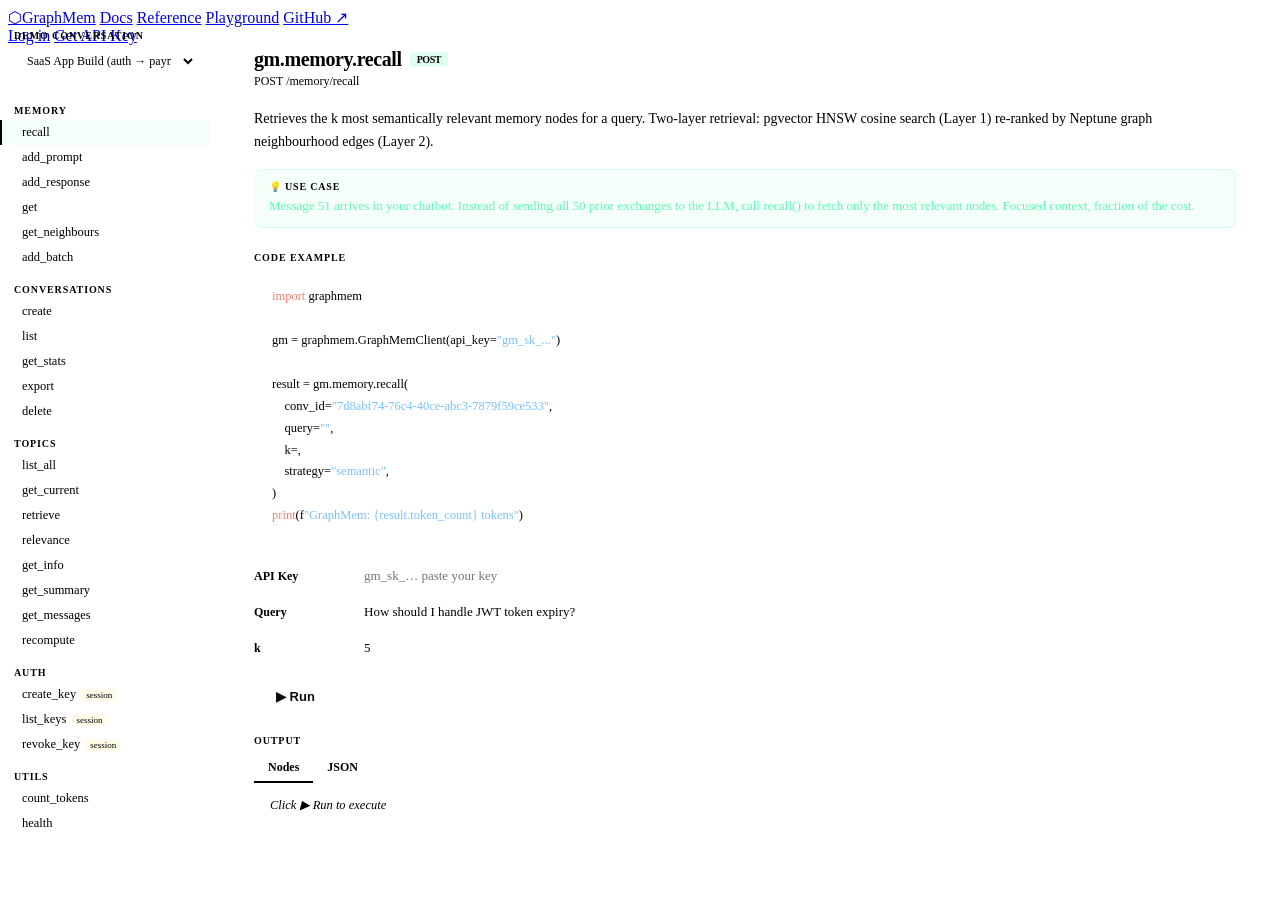
==== commit 1ead7ee8: "chore: update demo conv IDs to freshly seeded conversations" ====
--- a/api/static/playground.html
+++ b/api/static/playground.html
@@ -224,7 +224,10 @@
       <select class="pg-conv-select" id="convSelect" onchange="switchConv(this.value)">
         <option value="conv2">SaaS App Build (auth → payments → backend)</option>
         <option value="conv1">Multi-topic Chat (cooking → travel → coding)</option>
+        <option value="custom">Custom ID…</option>
       </select>
+      <input id="customConvInput" class="pg-conv-select" type="text" placeholder="Paste conv ID here"
+        style="display:none;margin-top:6px" oninput="refreshCode()"/>
     </div>
     <div class="pg-method-list" id="methodList"></div>
   </aside>
@@ -237,18 +240,21 @@
 <script src="/static/js/auth.js"></script>
 <script>
 const CONF = {
-  conv1: { id: '0eaf5486-63c6-4f5c-a4d8-5c761f1fa91d' },
-  conv2: { id: '0fd00ae3-5ffe-48f9-a3dc-6ac2e6badb16' },
+  conv1: { id: 'b32510eb-da96-4c7c-a1e2-7cda8c98354c' },
+  conv2: { id: '7d8abf74-76c4-40ce-abc3-7879f59ce533' },
 };
 const state = {
   conv: 'conv2', method: 'memory.recall', outputTab: 'cards',
   cache: {
-    conv1: { nodes:[], topics:[], nodeId:null, topicId:null },
-    conv2: { nodes:[], topics:[], nodeId:null, topicId:null }
+    conv1:   { nodes:[], topics:[], nodeId:null, topicId:null },
+    conv2:   { nodes:[], topics:[], nodeId:null, topicId:null },
+    custom:  { nodes:[], topics:[], nodeId:null, topicId:null }
   }
 };
 
-const convId = () => CONF[state.conv].id;
+const convId = () => state.conv === 'custom'
+  ? (document.getElementById('customConvInput')?.value?.trim() || '')
+  : CONF[state.conv].id;
 const cache  = () => state.cache[state.conv];
 
 function getApiKey() {
@@ -339,26 +345,35 @@
     execute: async (cid,p) => {
       const r = await apiFetch('/memory/prompt',{method:'POST',
         body:JSON.stringify({conversation_id:cid,content:p.content})});
-      return r.json();
+      const d = await r.json();
+      if (d.memory_id) { cache().nodeId = d.memory_id; }
+      return d;
     }
   },
   {
     id:'memory.add_response', ns:'memory', label:'add_response', badge:'POST', http:'POST /memory/{memory_id}/response',
     desc:"Attaches the LLM's response to a pending node, marking it complete. Triggers the async pipeline: embedding → Neptune edges → topic recompute.",
     usecase:'Your LLM has replied. Call add_response() to seal the node — it becomes searchable via recall() within seconds.',
-    params:[{id:'content',label:'Response',type:'text',
-      defConv1:'Crème brûlée requires a kitchen torch for the caramelized sugar top.',
-      defConv2:'On each refresh token use, issue a brand new one and invalidate the old (rotation pattern).'}],
+    params:[
+      {id:'memory_id',label:'memory_id',type:'text',def:'',
+        hint:'Paste the memory_id returned by add_prompt'},
+      {id:'content',label:'Response',type:'text',
+        defConv1:'Crème brûlée requires a kitchen torch for the caramelized sugar top.',
+        defConv2:'On each refresh token use, issue a brand new one and invalidate the old (rotation pattern).'}
+    ],
     code:(cid,p)=>
 `gm.memory.add_response(
-    memory_id=memory_id,
+    memory_id="${p.memory_id||'<paste memory_id from add_prompt>'}",
     conv_id="${cid}",
     content=llm_response,
 )`,
     execute: async (cid,p) => {
-      const pR = await apiFetch('/memory/prompt',{method:'POST',
-        body:JSON.stringify({conversation_id:cid,content:'Demo prompt for add_response'})});
-      const {memory_id} = await pR.json();
+      let memory_id = p.memory_id?.trim();
+      if (!memory_id) {
+        const pR = await apiFetch('/memory/prompt',{method:'POST',
+          body:JSON.stringify({conversation_id:cid,content:'Demo prompt for add_response'})});
+        memory_id = (await pR.json()).memory_id;
+      }
       const r = await apiFetch(`/memory/${memory_id}/response`,{method:'POST',
         body:JSON.stringify({conversation_id:cid,content:p.content})});
       return {memory_id,...(await r.json())};
@@ -464,15 +479,15 @@
   },
   {
     id:'conversations.delete', ns:'conversations', label:'delete', badge:'DELETE', http:'DELETE /conversations/{conv_id}',
-    desc:'Permanently deletes a conversation and all its nodes, topics, and Neptune graph edges. Demo creates a temp conversation then deletes it.',
+    desc:'Permanently deletes a conversation and all its nodes, topics, and Neptune graph edges.',
     usecase:'User deletes their account or session expires — GDPR cleanup, storage hygiene.',
-    params:[],
-    code:()=>
-`gm.conversations.delete(conv_id=expired_session_conv_id)`,
-    execute: async () => {
-      const {conversation_id} = await (await apiFetch('/conversations',{method:'POST',body:'{}'})).json();
-      await apiFetch(`/conversations/${conversation_id}`,{method:'DELETE'});
-      return {deleted:conversation_id,status:'ok'};
+    params:[{id:'conv_id',label:'Conv ID',type:'text',def:'',defConv1:'b32510eb-da96-4c7c-a1e2-7cda8c98354c',defConv2:'7d8abf74-76c4-40ce-abc3-7879f59ce533'}],
+    code:(cid,p)=>
+`gm.conversations.delete(conv_id="${p.conv_id||cid}")`,
+    execute: async (cid,p) => {
+      const target = p.conv_id || cid;
+      await apiFetch(`/conversations/${target}`,{method:'DELETE'});
+      return {deleted:target, status:'ok'};
     }
   },
   // ── TOPICS ─────────────────────────────────────────────────────────
@@ -760,7 +775,12 @@
   renderSidebar();
   const m=METHODS.find(x=>x.id===id); if (m) renderPanel(m);
 }
-function switchConv(k) { state.conv=k; selectMethod(state.method); }
+function switchConv(k) {
+  state.conv = k;
+  const inp = document.getElementById('customConvInput');
+  if (inp) inp.style.display = k === 'custom' ? 'block' : 'none';
+  selectMethod(state.method);
+}
 
 function switchTab(t) {
   state.outputTab=t;
